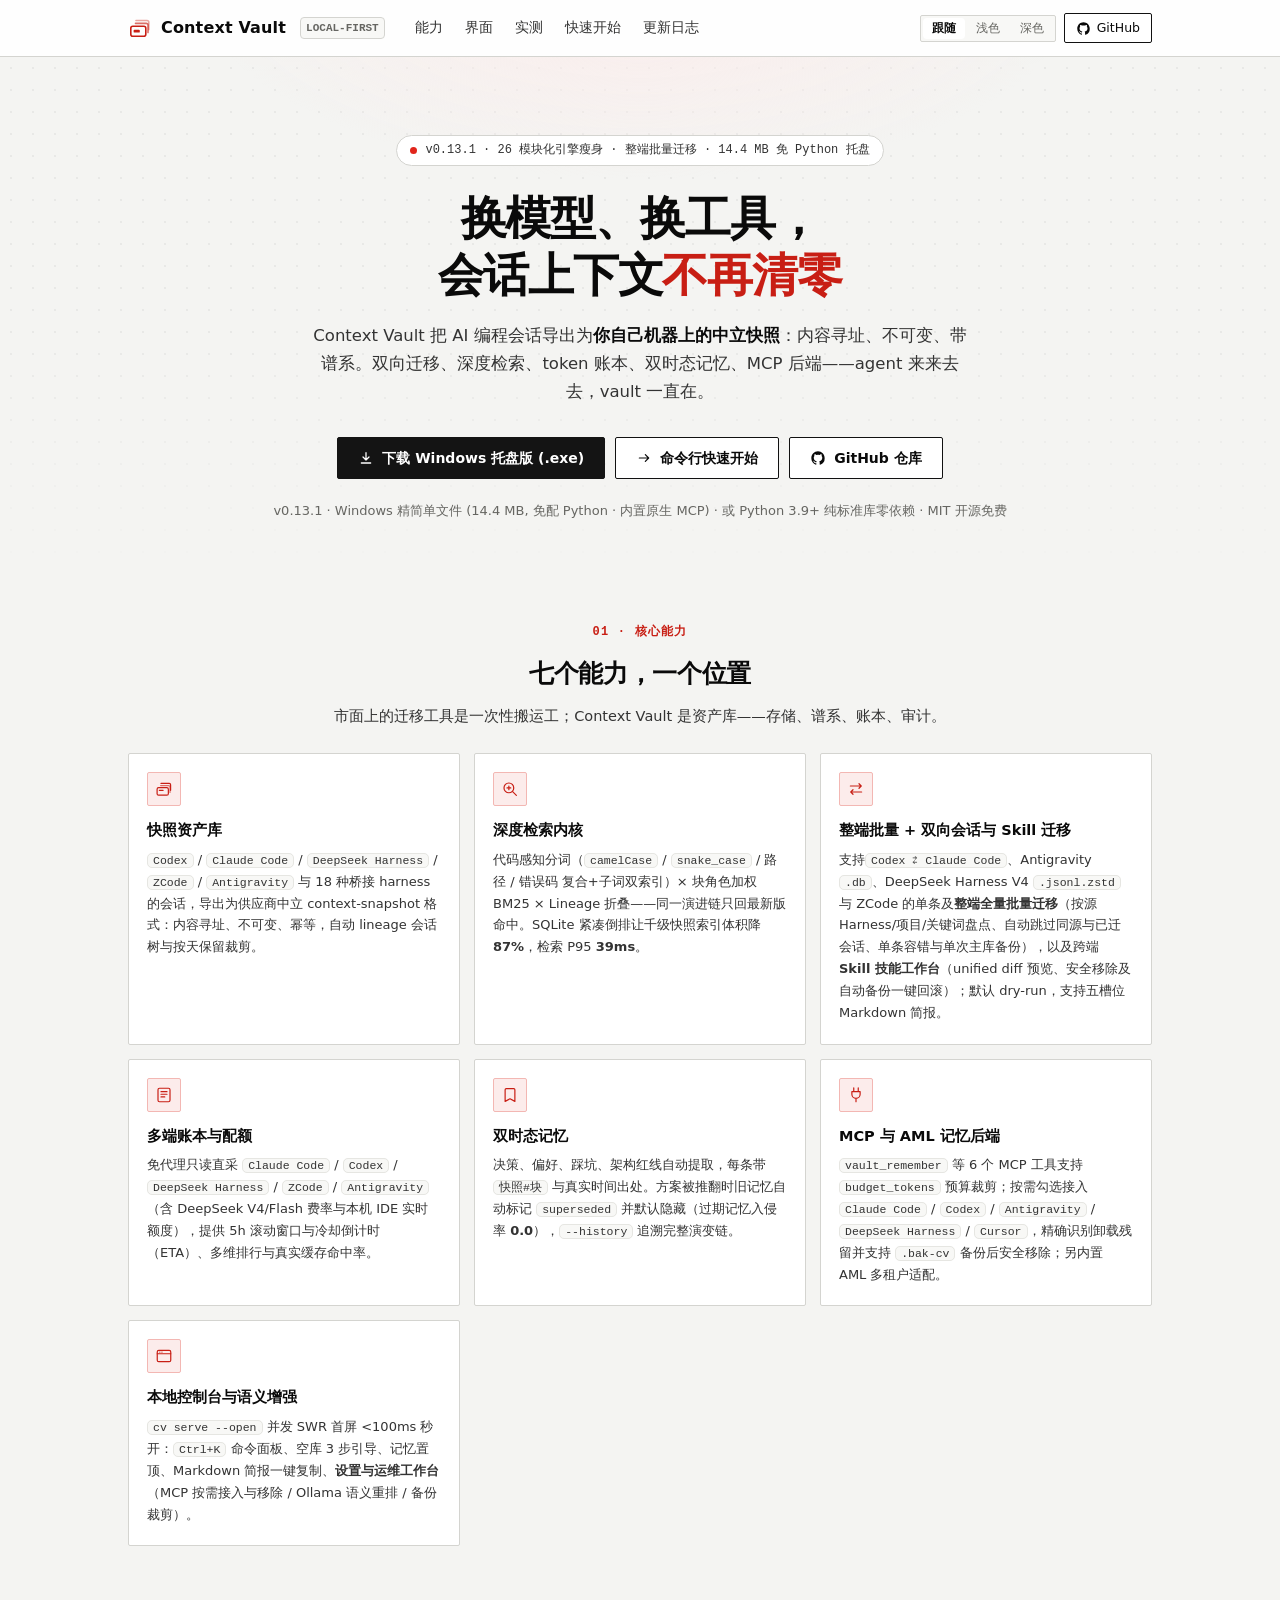
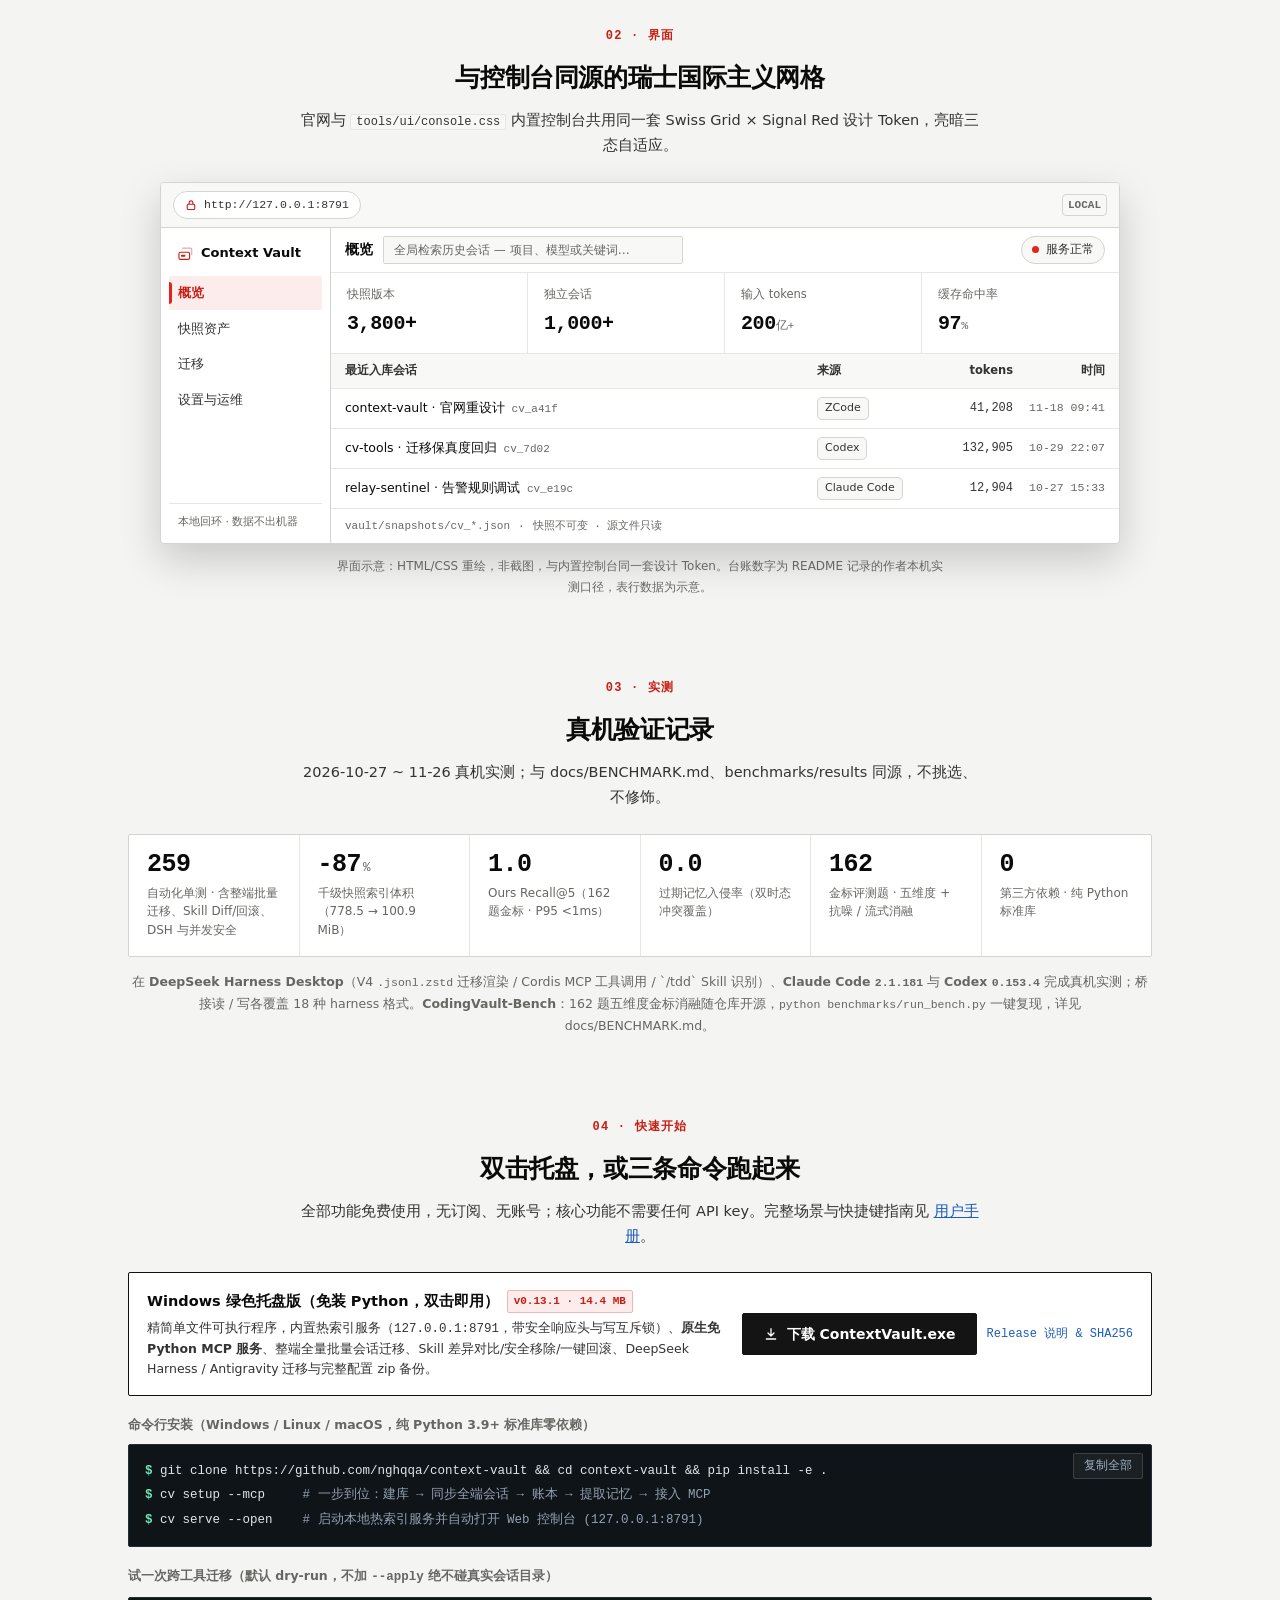
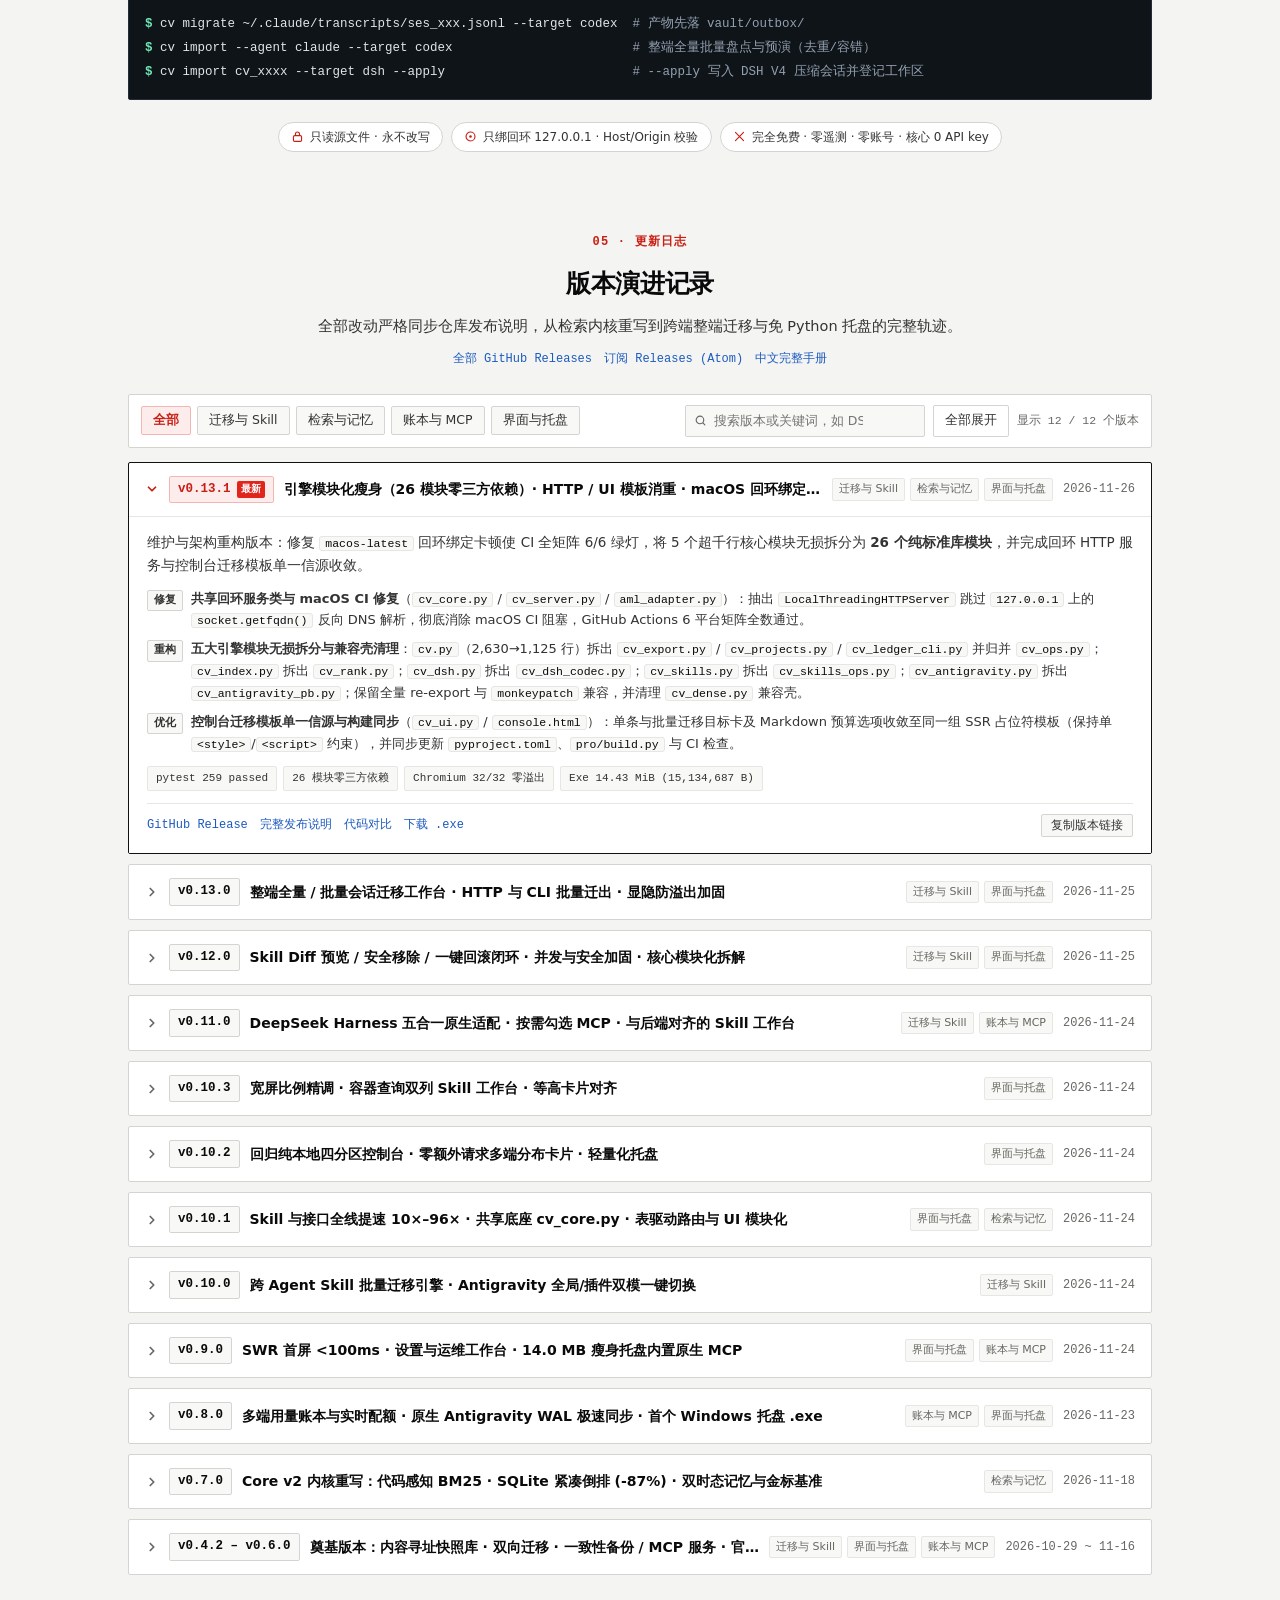
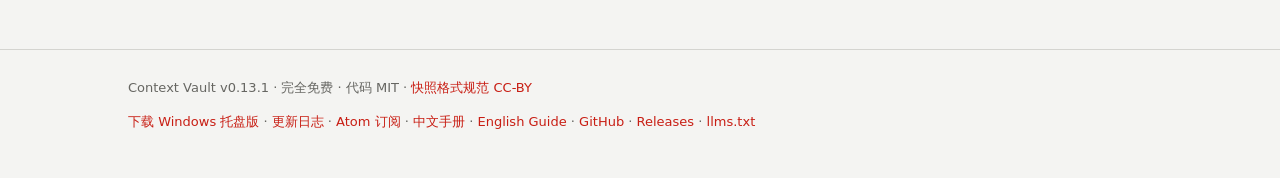
==== docs/site/index.html @ df3463b2 "release: v0.13.1 — modular engine refactor & loopback bind hardening" ====
<!DOCTYPE html>
<html lang="zh-CN">
<head>
<meta charset="utf-8">
<meta name="viewport" content="width=device-width,initial-scale=1">
<meta name="color-scheme" content="light dark">
<script>try{document.querySelector('meta[name="color-scheme"]').content=localStorage.getItem('cv-color-scheme')??'light dark'}catch(e){}</script>
<title>Context Vault — 本地优先的 AI 会话资产库</title>
<link rel="canonical" href="https://vault.nghqqa.cn/">
<meta name="description" content="把 Codex / Claude Code / DeepSeek Harness / ZCode / Antigravity 等会话与 Skill 导出为供应商中立快照：双向迁移、深度检索、token 账本、双时态记忆、按需 MCP 后端。纯标准库零依赖，数据不出机器。">
<link rel="icon" href="data:image/svg+xml,%3Csvg xmlns='http://www.w3.org/2000/svg' viewBox='0 0 20 20'%3E%3Crect x='2' y='2' width='16' height='16' fill='%23e1251b'/%3E%3Cpath d='M10 5v10M5 10h10' stroke='%23ffffff' stroke-width='2.6'/%3E%3C/svg%3E">
<style>
/* ============ Design Tokens — 与 tools/ui/console.css 同源 (Swiss International Style) ============ */
:root{
  color-scheme:light dark;
  --bg-canvas:light-dark(#f4f4f2,#18191b);
  --bg-surface:light-dark(#ffffff,#202225);
  --bg-subtle:light-dark(#f8f8f6,#272a2e);
  --bg-inset:light-dark(#ecece8,#2f3338);
  --line:light-dark(#d4d4d0,#383c42);
  --line-soft:light-dark(#e6e6e2,#2c3035);
  --line-strong:light-dark(#111111,#d4d6d8);
  --ink:light-dark(#0a0a0a,#ededeb);
  --ink-2:light-dark(#333333,#b8bcc2);
  --ink-3:light-dark(#666662,#8a8f96);
  --acc:#e1251b;
  --acc-strong:light-dark(#c81e14,#ff645a);
  --acc-soft:light-dark(#fceceb,rgba(255,100,90,.15));
  --acc-line:light-dark(#f3b7b3,rgba(255,100,90,.36));
  --acc-ink:#ffffff;
  --cta:light-dark(#141414,#ededeb);
  --cta-hover:light-dark(#2c2c2c,#d6d6d2);
  --cta-ink:light-dark(#ffffff,#111111);
  --link:light-dark(#1d5bbf,#6ea8fe);
  --warn:light-dark(#9a5200,#f5b027);
  --warn-bg:light-dark(#fef5e7,rgba(245,176,39,.13));
  --warn-line:light-dark(#edd09a,rgba(245,176,39,.34));
  --err:light-dark(#990f0f,#ff7070);
  --sans:"Helvetica Neue","Inter","Segoe UI Variable Text","Segoe UI","Microsoft YaHei UI",system-ui,sans-serif;
  --mono:"JetBrains Mono","Cascadia Code",Consolas,"SF Mono",ui-monospace,monospace;
  --rad-s:2px;--rad-m:2px;--rad-l:4px;
  --shadow-1:none;
  --shadow-2:0 16px 40px light-dark(rgba(0,0,0,.18),rgba(0,0,0,.5));
}
:root:has(> head > meta[name="color-scheme"][content="dark"]){color-scheme:dark}
:root:has(> head > meta[name="color-scheme"][content="light"]){color-scheme:light}

/* ============ 基础 ============ */
*{box-sizing:border-box;margin:0;padding:0}
html{scroll-behavior:smooth;scroll-padding-top:76px}
body{background:var(--bg-canvas);color:var(--ink);font:15px/1.72 var(--sans);
  -webkit-font-smoothing:antialiased;font-feature-settings:"tnum"}
::selection{background:var(--acc-soft)}
a{color:inherit;text-decoration:none}
svg{flex:none;display:block}
:focus-visible{outline:2px solid var(--acc-strong);outline-offset:2px;border-radius:4px}
.wrap{max-width:1080px;margin:0 auto;padding:0 clamp(16px,4vw,28px)}
@keyframes rise{from{opacity:0;transform:translateY(10px)}}
@keyframes pulse{0%{box-shadow:0 0 0 0 rgba(225,37,27,.35)}70%{box-shadow:0 0 0 6px rgba(225,37,27,0)}100%{box-shadow:0 0 0 0 rgba(225,37,27,0)}}

/* ============ 顶栏 ============ */
.top{position:sticky;top:0;z-index:60;
  background:light-dark(rgba(255,255,255,.88),rgba(20,25,31,.88));
  -webkit-backdrop-filter:blur(10px);backdrop-filter:blur(10px);
  border-bottom:1px solid var(--line)}
.top-in{display:flex;align-items:center;gap:14px;height:56px}
.brand{display:flex;align-items:center;gap:9px;font-weight:650;font-size:16px;letter-spacing:.01em;white-space:nowrap}
.brand .logo-mark{color:var(--acc-strong)}
.brand-tag{font-family:var(--mono);font-size:11px;font-weight:600;color:var(--ink-3);
  background:var(--bg-subtle);border:1px solid var(--line);border-radius:4px;padding:1px 5px}
.top nav{display:flex;gap:2px;margin-left:6px}
.top nav a{color:var(--ink-2);font-size:13.5px;padding:6px 10px;border-radius:var(--rad-s);white-space:nowrap}
.top nav a:hover{background:var(--bg-subtle);color:var(--ink)}
.top-acts{margin-left:auto;display:flex;align-items:center;gap:8px}
.theme-sw{display:grid;grid-template-columns:repeat(3,1fr);gap:2px;background:var(--bg-subtle);
  border:1px solid var(--line);border-radius:var(--rad-s);padding:2px}
.theme-sw button{background:none;border:none;color:var(--ink-3);font-size:11.5px;padding:3px 9px;
  border-radius:4px;cursor:pointer;font-family:inherit;white-space:nowrap}
.theme-sw button:hover{color:var(--ink)}
.theme-sw button[aria-pressed="true"]{background:var(--bg-surface);color:var(--ink);font-weight:600;box-shadow:var(--shadow-1)}
.gh{display:inline-flex;align-items:center;gap:6px;height:30px;padding:0 11px;
  border:1px solid var(--line-strong);border-radius:var(--rad-s);background:var(--bg-surface);
  color:var(--ink);font-size:12.5px;font-weight:500;white-space:nowrap}
.gh:hover{border-color:var(--ink-3);background:var(--bg-subtle)}
.gh svg{width:15px;height:15px}

/* ============ Hero ============ */
.hero{position:relative;padding:78px 0 58px;text-align:center;overflow:hidden}
.hero::before{content:"";position:absolute;inset:0;pointer-events:none;
  background:
    radial-gradient(620px 280px at 50% -80px,var(--acc-soft),transparent 72%),
    radial-gradient(light-dark(rgba(21,25,29,.05),rgba(237,241,245,.05)) 1px,transparent 1px);
  background-size:auto,22px 22px;
  -webkit-mask-image:linear-gradient(#000 55%,transparent);mask-image:linear-gradient(#000 55%,transparent)}
.hero>*{position:relative}
.badge{display:inline-flex;align-items:center;gap:8px;border:1px solid var(--line);background:var(--bg-surface);
  border-radius:999px;padding:4px 13px;font-family:var(--mono);font-size:12px;color:var(--ink-2);box-shadow:var(--shadow-1)}
.badge .dot{width:7px;height:7px;border-radius:50%;background:var(--acc)}
@media(prefers-reduced-motion:no-preference){.badge .dot{animation:pulse 2.4s ease-out infinite}}
.hero h1{font-size:clamp(30px,5.2vw,46px);line-height:1.24;letter-spacing:-.025em;font-weight:700;
  max-width:760px;margin:24px auto 0}
.hero h1 em{font-style:normal;color:var(--acc-strong)}
.hero .lede{color:var(--ink-2);font-size:16.5px;max-width:660px;margin:18px auto 0}
.hero .lede b{color:var(--ink);font-weight:600}
.cta{display:flex;gap:10px;justify-content:center;align-items:center;flex-wrap:wrap;margin-top:30px}
.btn{display:inline-flex;align-items:center;justify-content:center;gap:8px;height:42px;padding:0 20px;
  border:1px solid var(--line-strong);border-radius:var(--rad-s);background:var(--bg-surface);color:var(--ink);
  font-size:14px;font-weight:600;cursor:pointer;white-space:nowrap;
  transition:background .12s ease,border-color .12s ease}
.btn:hover{border-color:var(--ink-3);background:var(--bg-subtle)}
.btn:active{transform:translateY(1px)}
.btn.primary{background:var(--cta);border-color:var(--cta);color:var(--cta-ink)}
.btn.primary:hover{background:var(--cta-hover);border-color:var(--cta-hover)}
.btn svg{width:16px;height:16px}
.hero .meta{margin-top:20px;color:var(--ink-3);font-size:13px;line-height:1.8}
@media(prefers-reduced-motion:no-preference){
  .hero .badge,.hero h1,.hero .lede,.hero .cta,.hero .meta{animation:rise .5s cubic-bezier(.2,.7,.3,1) backwards}
  .hero h1{animation-delay:.05s}.hero .lede{animation-delay:.1s}
  .hero .cta{animation-delay:.15s}.hero .meta{animation-delay:.2s}
}

/* ============ 分区标题 ============ */
section{padding:38px 0}
.sec-head{max-width:680px;margin:0 auto 24px;text-align:center}
.kicker{font-family:var(--mono);font-size:12px;font-weight:600;letter-spacing:.1em;color:var(--acc-strong)}
h2{font-size:clamp(20px,3vw,25px);font-weight:700;letter-spacing:-.015em;margin-top:8px}
.sub{color:var(--ink-2);font-size:14.5px;margin-top:9px}

/* ============ 能力卡片 ============ */
.cards{display:grid;grid-template-columns:repeat(3,minmax(0,1fr));gap:14px}
.card{background:var(--bg-surface);border:1px solid var(--line);border-radius:var(--rad-m);
  box-shadow:var(--shadow-1);padding:18px 18px 20px;min-width:0}
.card .ic{width:34px;height:34px;border-radius:var(--rad-s);background:var(--acc-soft);
  border:1px solid var(--acc-line);color:var(--acc-strong);
  display:flex;align-items:center;justify-content:center;margin-bottom:12px}
.card h3{font-size:14.5px;font-weight:650;margin-bottom:6px}
.card p{color:var(--ink-2);font-size:13px;line-height:1.68}
.card p code{font-family:var(--mono);font-size:11.5px;color:var(--ink-2);background:var(--bg-subtle);
  border:1px solid var(--line-soft);border-radius:5px;padding:0 5px;overflow-wrap:anywhere}
@media(prefers-reduced-motion:no-preference){
  .card{transition:border-color .15s ease,transform .15s ease}
  .card:hover{border-color:var(--line-strong);transform:translateY(-2px)}
}
@media(prefers-reduced-motion:reduce){.card:hover{border-color:var(--line-strong)}}

/* ============ 控制台预览（纯 HTML/CSS 示意） ============ */
.mock-fig{margin:0}
.mock{border:1px solid var(--line);border-radius:var(--rad-l);background:var(--bg-surface);
  box-shadow:var(--shadow-2);overflow:hidden;max-width:960px;margin:0 auto;text-align:left;font-size:13.5px}
.mock-bar{display:flex;align-items:center;gap:8px;padding:8px 12px;border-bottom:1px solid var(--line);background:var(--bg-subtle)}
.mock-url{display:inline-flex;align-items:center;gap:7px;font-family:var(--mono);font-size:11.5px;color:var(--ink-2);
  background:var(--bg-surface);border:1px solid var(--line);border-radius:999px;padding:3px 11px;
  min-width:0;overflow:hidden;white-space:nowrap}
.mock-url svg{width:12px;height:12px;color:var(--acc-strong)}
.mock-bar .brand-tag{margin-left:auto}
.mock-shell{display:grid;grid-template-columns:170px minmax(0,1fr)}
.mock-side{border-right:1px solid var(--line);display:flex;flex-direction:column;gap:2px;padding:10px 8px;min-width:0}
.ms-brand{display:flex;align-items:center;gap:7px;font-weight:650;font-size:13px;padding:4px 8px 10px;white-space:nowrap;overflow:hidden}
.ms-brand .logo-mark{color:var(--acc-strong)}
.ms-nav{display:flex;flex-direction:column;gap:2px}
.ms-nav span{position:relative;display:flex;align-items:center;gap:8px;font-size:12.5px;color:var(--ink-2);
  padding:6px 9px;border-radius:var(--rad-s);white-space:nowrap;overflow:hidden}
.ms-nav span.on{background:var(--acc-soft);color:var(--acc-strong);font-weight:600}
.ms-nav span.on::before{content:"";position:absolute;left:0;top:6px;bottom:6px;width:3px;
  border-radius:0 3px 3px 0;background:var(--acc)}
.ms-foot{margin-top:auto;padding:9px 9px 2px;font-size:11px;color:var(--ink-3);border-top:1px solid var(--line-soft)}
.mock-main{min-width:0;display:flex;flex-direction:column}
.mm-top{display:flex;align-items:center;gap:10px;padding:8px 14px;border-bottom:1px solid var(--line-soft)}
.mm-top b{font-size:13.5px;font-weight:650;white-space:nowrap}
.mm-search{flex:1;max-width:300px;display:flex;align-items:center;gap:7px;height:28px;min-width:0;
  border:1px solid var(--line);background:var(--bg-subtle);border-radius:var(--rad-s);
  padding:0 10px;color:var(--ink-3);font-size:12px;overflow:hidden;white-space:nowrap}
.mm-search svg{width:12px;height:12px}
.mm-status{margin-left:auto;display:inline-flex;align-items:center;gap:7px;font-size:11.5px;color:var(--ink-2);
  border:1px solid var(--line);border-radius:999px;padding:3px 10px;background:var(--bg-subtle);white-space:nowrap}
.mm-status .dot{width:7px;height:7px;border-radius:50%;background:var(--acc)}
.mock .kpi-band{display:grid;grid-template-columns:repeat(4,minmax(0,1fr));border-bottom:1px solid var(--line-soft)}
.mock .kpi{padding:12px 16px;border-right:1px solid var(--line-soft);min-width:0}
.mock .kpi:last-child{border-right:none}
.mock .kpi .k{font-size:11.5px;color:var(--ink-3)}
.mock .kpi .v{font-family:var(--mono);font-size:20px;font-weight:650;letter-spacing:-.02em;
  font-variant-numeric:tabular-nums;color:var(--ink);white-space:nowrap;margin-top:2px}
.mock .kpi .v small{font-size:11.5px;font-weight:500;color:var(--ink-3)}
.mm-tbl{font-size:12.5px}
.mm-tbl .th,.mm-row{display:grid;grid-template-columns:minmax(0,1fr) 96px 92px 84px;gap:8px;align-items:center;min-width:0}
.mm-tbl .th{padding:7px 14px;font-size:11.5px;font-weight:600;color:var(--ink-2);
  background:var(--bg-subtle);border-bottom:1px solid var(--line-soft)}
.mm-row{padding:8px 14px;border-bottom:1px solid var(--line-soft)}
.mm-row:last-child{border-bottom:none}
.mm-row .t{color:var(--ink);overflow:hidden;text-overflow:ellipsis;white-space:nowrap;min-width:0}
.mm-row .t i{font-style:normal;font-family:var(--mono);font-size:11px;color:var(--ink-3);margin-left:7px}
.chip{display:inline-flex;align-items:center;font-size:11px;padding:1px 7px;border-radius:5px;justify-self:start;
  background:var(--bg-subtle);color:var(--ink-2);border:1px solid var(--line);white-space:nowrap}
.mm-row .num{font-family:var(--mono);font-size:12px;color:var(--ink-2);text-align:right;font-variant-numeric:tabular-nums}
.mm-row .tm{font-family:var(--mono);font-size:11.5px;color:var(--ink-3);text-align:right;white-space:nowrap}
.mock-foot{display:flex;gap:8px;align-items:center;flex-wrap:wrap;padding:8px 14px;
  border-top:1px solid var(--line-soft);font-family:var(--mono);font-size:11px;color:var(--ink-3)}
.mock-fig figcaption{font-size:12px;color:var(--ink-3);text-align:center;line-height:1.75;
  max-width:640px;margin:12px auto 0;padding:0 16px}

/* ============ 实测数字 ============ */
.stats{display:grid;grid-template-columns:repeat(6,minmax(0,1fr));gap:1px;background:var(--line-soft);
  border:1px solid var(--line);border-radius:var(--rad-m);box-shadow:var(--shadow-1);overflow:hidden}
.stat{background:var(--bg-surface);padding:16px 18px;min-width:0;display:flex;flex-direction:column;gap:4px}
.stat .v{font-family:var(--mono);font-size:25px;font-weight:650;letter-spacing:-.02em;line-height:1.15;
  font-variant-numeric:tabular-nums;white-space:nowrap;color:var(--ink)}
.stat .v small{font-size:12.5px;font-weight:500;color:var(--ink-3);margin-left:2px}
.stat .k{font-size:12px;color:var(--ink-3);line-height:1.55}
.note{font-size:12.5px;color:var(--ink-3);text-align:center;line-height:1.75;margin-top:14px}
.note code{font-family:var(--mono);font-size:11.5px}

/* ============ 快速开始 ============ */
.dl-card{display:flex;align-items:center;justify-content:space-between;gap:16px;flex-wrap:wrap;
  background:var(--bg-surface);border:1px solid var(--line-strong);border-radius:var(--rad-m);
  padding:16px 18px;margin-bottom:18px}
.dl-info{min-width:0;flex:1 1 320px}
.dl-head{display:flex;align-items:center;gap:8px;flex-wrap:wrap;font-size:14.5px;font-weight:650;color:var(--ink)}
.dl-tag{font-family:var(--mono);font-size:11px;font-weight:600;color:var(--acc-strong);
  background:var(--acc-soft);border:1px solid var(--acc-line);border-radius:2px;padding:1px 6px}
.dl-desc{font-size:12.5px;color:var(--ink-2);margin-top:4px;line-height:1.6}
.dl-acts{display:flex;align-items:center;gap:10px;flex-wrap:wrap}
.dl-sub{font-family:var(--mono);font-size:12px;color:var(--link)}
.dl-sub:hover{text-decoration:underline;text-underline-offset:3px}
.term{position:relative;background:#0f1419;border:1px solid #242e3a;border-radius:var(--rad-m);
  box-shadow:var(--shadow-1);overflow:hidden}
.term pre{margin:0;padding:14px 16px;font:12.5px/1.95 var(--mono);color:#dfe5ea;overflow-x:auto;white-space:pre}
.term .pr{color:#6ee7b7;font-weight:700}
.term .cm{color:#93a0b0}
.copy{position:absolute;top:8px;right:8px;height:26px;padding:0 10px;display:inline-flex;align-items:center;
  font-size:11.5px;font-family:var(--mono);color:#9fb0c0;background:rgba(223,229,234,.06);
  border:1px solid rgba(223,229,234,.16);border-radius:var(--rad-s);cursor:pointer}
.copy:hover{color:#dfe5ea;border-color:rgba(223,229,234,.34)}
.copy.ok{color:#6ee7b7;border-color:rgba(110,231,183,.4)}
.copy.bad{color:#f87171;border-color:rgba(248,113,113,.4)}
.term-label{font-size:12.5px;font-weight:600;color:var(--ink-3);margin:18px 0 8px}
.privacy-row{display:flex;gap:8px;flex-wrap:wrap;justify-content:center;margin-top:22px}
.pv{display:inline-flex;align-items:center;gap:6px;font-size:12px;color:var(--ink-2);
  border:1px solid var(--line);background:var(--bg-surface);border-radius:999px;padding:4px 12px}
.pv svg{width:13px;height:13px;color:var(--acc-strong)}

/* ============ 页脚 ============ */
footer{border-top:1px solid var(--line);margin-top:36px;padding:26px 0 46px}
.foot-in{display:flex;justify-content:space-between;gap:10px 24px;flex-wrap:wrap;color:var(--ink-3);font-size:13px;line-height:1.9}
footer a{color:var(--acc-strong)}
footer a:hover{text-decoration:underline;text-underline-offset:3px}

/* ============ 响应式 ============ */
@media(max-width:960px){.top nav{display:none}}
@media(max-width:920px){
  .cards{grid-template-columns:repeat(2,minmax(0,1fr))}
  .stats{grid-template-columns:repeat(3,minmax(0,1fr))}
}
@media(max-width:700px){
  .mock-shell{grid-template-columns:minmax(0,1fr)}
  .mock-side{display:none}
  .mock .kpi-band{grid-template-columns:repeat(2,minmax(0,1fr))}
  .mock .kpi:nth-child(2){border-right:none}
  .mock .kpi:nth-child(-n+2){border-bottom:1px solid var(--line-soft)}
  .mm-search{display:none}
}
@media(max-width:640px){
  .hero{padding:56px 0 44px}
  section{padding:30px 0}
  .cards{grid-template-columns:minmax(0,1fr)}
}
@media(max-width:560px){
  .stats{grid-template-columns:repeat(2,minmax(0,1fr))}
  .stat .v{font-size:22px}
  .mm-tbl .th,.mm-row{grid-template-columns:minmax(0,1fr) 74px}
  .mm-tbl .th :nth-child(2),.mm-tbl .th :nth-child(4),
  .mm-row :nth-child(2),.mm-row :nth-child(4){display:none}
}
@media(max-width:430px){
  .top-in{gap:8px}
  .brand{font-size:15px}
  .brand-tag{display:none}
  .theme-sw button{padding:3px 6px;font-size:11px}
  .gh span{display:none}
  .gh{padding:0 8px}
  .cta .btn{height:40px;padding:0 16px;font-size:13.5px}
}
@media(prefers-reduced-motion:reduce){html{scroll-behavior:auto}}
[hidden]{display:none!important}
.badge{transition:border-color .15s ease,color .15s ease}
.badge:hover{border-color:var(--line-strong);color:var(--ink)}

/* ============ 更新日志 (Changelog) ============ */
.cl-head-links{display:flex;gap:12px;justify-content:center;flex-wrap:wrap;margin-top:10px;font-family:var(--mono);font-size:12px}
.cl-head-links a{color:var(--link)}
.cl-head-links a:hover{text-decoration:underline;text-underline-offset:3px}
.cl-bar{display:flex;align-items:center;justify-content:space-between;gap:10px;flex-wrap:wrap;
  background:var(--bg-surface);border:1px solid var(--line);border-radius:var(--rad-m);
  padding:10px 12px;margin-bottom:14px}
.cl-cats{display:flex;gap:6px;flex-wrap:wrap}
.cl-cat{background:var(--bg-subtle);border:1px solid var(--line);border-radius:var(--rad-s);
  color:var(--ink-2);font-family:var(--sans);font-size:12.5px;font-weight:500;padding:5px 11px;cursor:pointer;white-space:nowrap}
.cl-cat:hover{border-color:var(--line-strong);color:var(--ink)}
.cl-cat[aria-pressed="true"]{background:var(--acc-soft);border-color:var(--acc-line);color:var(--acc-strong);font-weight:600}
.cl-tools{display:flex;align-items:center;gap:8px;flex-wrap:wrap;margin-left:auto}
.cl-search{position:relative;display:flex;align-items:center}
.cl-search svg{position:absolute;left:9px;width:13px;height:13px;color:var(--ink-3);pointer-events:none}
.cl-search input{height:32px;width:240px;max-width:100%;padding:0 48px 0 28px;border:1px solid var(--line);
  border-radius:var(--rad-s);background:var(--bg-subtle);color:var(--ink);font-family:var(--sans);font-size:12.5px}
.cl-search input:focus{outline:2px solid var(--acc-strong);outline-offset:-1px;background:var(--bg-surface)}
.cl-q-clr{position:absolute;right:5px;border:none;background:transparent;color:var(--ink-3);
  font-size:11px;padding:2px 6px;cursor:pointer;font-family:var(--sans);border-radius:2px}
.cl-q-clr:hover{color:var(--ink);background:var(--bg-inset)}
.cl-act{height:32px;padding:0 11px;border:1px solid var(--line);border-radius:var(--rad-s);
  background:var(--bg-surface);color:var(--ink-2);font-family:var(--sans);font-size:12.5px;font-weight:500;
  cursor:pointer;white-space:nowrap}
.cl-act:hover{border-color:var(--line-strong);color:var(--ink);background:var(--bg-subtle)}
[command="--toggle-all"][aria-expanded="true"] .expand,
[command="--toggle-all"][aria-expanded="false"] .collapse{display:none}
.cl-count{font-family:var(--mono);font-size:11.5px;color:var(--ink-3);white-space:nowrap}
.cl-list{display:flex;flex-direction:column;gap:10px}
.cl-item{background:var(--bg-surface);border:1px solid var(--line);border-radius:var(--rad-m);
  overflow:hidden;scroll-margin-top:76px}
.cl-item[open]{border-color:var(--line-strong)}
.cl-item > summary{list-style:none;display:flex;align-items:center;gap:10px;padding:13px 16px;
  cursor:pointer;user-select:none;font-size:14px;min-width:0}
.cl-item > summary::-webkit-details-marker{display:none}
.cl-item > summary:hover{background:var(--bg-subtle)}
.cl-item > summary::before{content:"";inline-size:1em;block-size:1em;flex-shrink:0;background-color:currentColor;color:var(--ink-3);
  -webkit-mask:url("data:image/svg+xml,%3Csvg xmlns='http://www.w3.org/2000/svg' viewBox='0 0 16 16'%3E%3Cpath fill='none' stroke='%23000' stroke-width='2' stroke-linecap='round' stroke-linejoin='round' d='M4 6l4 4 4-4'/%3E%3C/svg%3E") no-repeat center / contain;
  mask:url("data:image/svg+xml,%3Csvg xmlns='http://www.w3.org/2000/svg' viewBox='0 0 16 16'%3E%3Cpath fill='none' stroke='%23000' stroke-width='2' stroke-linecap='round' stroke-linejoin='round' d='M4 6l4 4 4-4'/%3E%3C/svg%3E") no-repeat center / contain;
  rotate:-90deg}
details.cl-item[open] > summary::before{rotate:0deg;color:var(--acc-strong)}
@media(prefers-reduced-motion:no-preference){
  .cl-item > summary::before{transition:rotate .2s}
  details.cl-item::details-content{transition:block-size,content-visibility,display;transition-duration:.25s;transition-timing-function:ease-in-out;transition-behavior:allow-discrete}
}
details.cl-item::details-content{interpolate-size:allow-keywords;overflow:clip;contain:layout}
details.cl-item:not([open])::details-content{block-size:0}
.cl-ver{display:inline-flex;align-items:center;gap:6px;flex:none;font-family:var(--mono);font-size:12.5px;
  font-weight:700;padding:2px 8px;border-radius:var(--rad-s);border:1px solid var(--line);
  background:var(--bg-subtle);color:var(--ink);white-space:nowrap}
.cl-ver.latest{border-color:var(--acc-line);background:var(--acc-soft);color:var(--acc-strong)}
.cl-ver b{font-size:10px;font-weight:700;padding:0 4px;border-radius:2px;background:var(--acc);color:var(--acc-ink)}
.cl-title{font-weight:650;color:var(--ink);min-width:0;flex:1;overflow:hidden;text-overflow:ellipsis;white-space:nowrap}
.cl-tags{display:flex;gap:5px;flex:none}
.cl-tag{font-size:11px;color:var(--ink-3);background:var(--bg-subtle);border:1px solid var(--line-soft);
  border-radius:var(--rad-s);padding:1px 6px;white-space:nowrap}
.cl-item > summary time{flex:none;font-family:var(--mono);font-size:12px;color:var(--ink-3);white-space:nowrap}
.cl-body{padding:14px 18px 16px;border-top:1px solid var(--line-soft);background:var(--bg-surface)}
.cl-lead{font-size:13.5px;color:var(--ink-2);line-height:1.72;margin-bottom:10px}
.cl-lead code,.cl-pts code{font-family:var(--mono);font-size:11.5px;color:var(--ink);background:var(--bg-subtle);
  border:1px solid var(--line-soft);border-radius:3px;padding:0 5px;overflow-wrap:anywhere}
.cl-pts{list-style:none;display:flex;flex-direction:column;gap:7px;font-size:13px;color:var(--ink-2);line-height:1.68}
.cl-pts li{display:flex;align-items:baseline;gap:8px;min-width:0}
.cl-pts li > span:last-child{min-width:0;flex:1}
.cl-kind{flex:none;font-family:var(--mono);font-size:10.5px;font-weight:600;padding:1px 6px;border-radius:2px;
  border:1px solid var(--line);background:var(--bg-subtle);color:var(--ink-2);white-space:nowrap}
.cl-kind.k-add{border-color:var(--acc-line);background:var(--acc-soft);color:var(--acc-strong)}
.cl-kind.k-sec{border-color:var(--warn-line);background:var(--warn-bg);color:var(--warn)}
.cl-metrics{display:flex;flex-wrap:wrap;gap:6px;margin-top:12px}
.cl-m{font-family:var(--mono);font-size:11px;color:var(--ink-2);background:var(--bg-subtle);
  border:1px solid var(--line-soft);border-radius:var(--rad-s);padding:2px 8px}
.cl-links{display:flex;align-items:center;gap:12px;flex-wrap:wrap;margin-top:12px;padding-top:10px;
  border-top:1px solid var(--line-soft);font-family:var(--mono);font-size:12px}
.cl-links a{color:var(--link)}
.cl-links a:hover{text-decoration:underline;text-underline-offset:3px}
.cl-copy-link{margin-left:auto;border:1px solid var(--line);background:var(--bg-subtle);color:var(--ink-2);
  font-family:var(--mono);font-size:11.5px;padding:3px 9px;border-radius:var(--rad-s);cursor:pointer}
.cl-copy-link:hover{border-color:var(--line-strong);color:var(--ink)}
.cl-copy-link.ok{border-color:var(--acc-line);background:var(--acc-soft);color:var(--acc-strong)}
.cl-empty{background:var(--bg-surface);border:1px dashed var(--line);border-radius:var(--rad-m);
  padding:28px 16px;text-align:center;color:var(--ink-3);font-size:13.5px}
.cl-empty p{margin-bottom:10px}
@media(max-width:760px){
  .cl-tools{width:100%;margin-left:0}
  .cl-search{flex:1 1 200px}
  .cl-search input{width:100%}
}
@media(max-width:640px){
  .cl-tags{display:none}
  .cl-item > summary{padding:11px 12px;gap:8px}
  .cl-body{padding:12px 14px}
}
@media(max-width:430px){
  .cl-item > summary{flex-wrap:wrap;row-gap:4px}
  .cl-title{flex:1 1 100%;order:3;white-space:normal}
  .cl-item > summary time{margin-left:auto}
  .cl-copy-link{margin-left:0}
}
</style>
</head>
<body>

<header class="top">
  <div class="wrap top-in">
    <a class="brand" href="#top" aria-label="Context Vault 首页">
      <svg class="logo-mark" width="24" height="24" viewBox="0 0 24 24" fill="none" aria-hidden="true">
        <path d="M8 4.5h11a1.8 1.8 0 0 1 1.8 1.8v7.4" stroke="currentColor" stroke-width="1.6" opacity=".4" stroke-linecap="round"/>
        <path d="M7.5 7.4h10.7a1.8 1.8 0 0 1 1.8 1.8v7.4" stroke="currentColor" stroke-width="1.6" opacity=".65" stroke-linecap="round"/>
        <rect x="2.8" y="10.2" width="15" height="10" rx="2" stroke="currentColor" stroke-width="1.6"/>
        <rect x="5.6" y="13.8" width="6.2" height="2.8" rx=".9" fill="currentColor"/>
      </svg>
      Context Vault
    </a>
    <span class="brand-tag">LOCAL-FIRST</span>
    <nav aria-label="页面导航">
      <a href="#features">能力</a>
      <a href="#console">界面</a>
      <a href="#metrics">实测</a>
      <a href="#quickstart">快速开始</a>
      <a href="#changelog">更新日志</a>
    </nav>
    <div class="top-acts">
      <div class="theme-sw" role="group" aria-label="界面主题">
        <button type="button" data-theme="light dark" aria-pressed="true">跟随</button>
        <button type="button" data-theme="light" aria-pressed="false">浅色</button>
        <button type="button" data-theme="dark" aria-pressed="false">深色</button>
      </div>
      <a class="gh" href="https://github.com/nghqqa/context-vault" aria-label="GitHub 仓库">
        <svg viewBox="0 0 24 24" fill="currentColor" aria-hidden="true"><path d="M12 2C6.48 2 2 6.58 2 12.25c0 4.53 2.87 8.37 6.84 9.73.5.1.68-.22.68-.48 0-.24-.01-.87-.01-1.7-2.78.62-3.37-1.37-3.37-1.37-.45-1.18-1.11-1.5-1.11-1.5-.91-.64.07-.63.07-.63 1 .07 1.53 1.06 1.53 1.06.9 1.57 2.36 1.12 2.94.86.09-.67.35-1.12.63-1.38-2.22-.26-4.56-1.14-4.56-5.07 0-1.12.39-2.03 1.03-2.75-.1-.26-.45-1.3.1-2.7 0 0 .84-.28 2.75 1.05a9.36 9.36 0 0 1 5 0c1.91-1.33 2.75-1.05 2.75-1.05.55 1.4.2 2.44.1 2.7.64.72 1.03 1.63 1.03 2.75 0 3.94-2.34 4.8-4.57 5.06.36.32.68.94.68 1.9 0 1.37-.01 2.47-.01 2.81 0 .27.18.59.69.48A10.06 10.06 0 0 0 22 12.25C22 6.58 17.52 2 12 2Z"/></svg>
        <span>GitHub</span>
      </a>
    </div>
  </div>
</header>

<main id="top">

  <!-- ============ Hero ============ -->
  <section class="hero" aria-label="简介">
    <div class="wrap">
      <a class="badge" href="#changelog"><span class="dot" aria-hidden="true"></span>v0.13.1 · 26 模块化引擎瘦身 · 整端批量迁移 · 14.4 MB 免 Python 托盘</a>
      <h1>换模型、换工具，<br>会话上下文<em>不再清零</em></h1>
      <p class="lede">Context Vault 把 AI 编程会话导出为<b>你自己机器上的中立快照</b>：内容寻址、不可变、带谱系。双向迁移、深度检索、token 账本、双时态记忆、MCP 后端——agent 来来去去，vault 一直在。</p>
      <div class="cta">
        <a class="btn primary" href="https://github.com/nghqqa/context-vault/releases/download/v0.13.1/ContextVault.exe">
          <svg viewBox="0 0 24 24" fill="none" stroke="currentColor" stroke-width="1.9" stroke-linecap="round" stroke-linejoin="round" aria-hidden="true"><path d="M12 4v11m0 0-4.5-4.5M12 15l4.5-4.5M5 19.5h14"/></svg>
          下载 Windows 托盘版 (.exe)
        </a>
        <a class="btn" href="#quickstart">
          <svg viewBox="0 0 24 24" fill="none" stroke="currentColor" stroke-width="1.8" stroke-linecap="round" stroke-linejoin="round" aria-hidden="true"><path d="M5 12h14m0 0-5-5m5 5-5 5"/></svg>
          命令行快速开始
        </a>
        <a class="btn" href="https://github.com/nghqqa/context-vault">
          <svg viewBox="0 0 24 24" fill="currentColor" aria-hidden="true"><path d="M12 2C6.48 2 2 6.58 2 12.25c0 4.53 2.87 8.37 6.84 9.73.5.1.68-.22.68-.48 0-.24-.01-.87-.01-1.7-2.78.62-3.37-1.37-3.37-1.37-.45-1.18-1.11-1.5-1.11-1.5-.91-.64.07-.63.07-.63 1 .07 1.53 1.06 1.53 1.06.9 1.57 2.36 1.12 2.94.86.09-.67.35-1.12.63-1.38-2.22-.26-4.56-1.14-4.56-5.07 0-1.12.39-2.03 1.03-2.75-.1-.26-.45-1.3.1-2.7 0 0 .84-.28 2.75 1.05a9.36 9.36 0 0 1 5 0c1.91-1.33 2.75-1.05 2.75-1.05.55 1.4.2 2.44.1 2.7.64.72 1.03 1.63 1.03 2.75 0 3.94-2.34 4.8-4.57 5.06.36.32.68.94.68 1.9 0 1.37-.01 2.47-.01 2.81 0 .27.18.59.69.48A10.06 10.06 0 0 0 22 12.25C22 6.58 17.52 2 12 2Z"/></svg>
          GitHub 仓库
        </a>
      </div>
      <p class="meta">v0.13.1 · Windows 精简单文件 (14.4 MB, 免配 Python · 内置原生 MCP) · 或 Python 3.9+ 纯标准库零依赖 · MIT 开源免费</p>
    </div>
  </section>

  <!-- ============ 核心能力 ============ -->
  <section id="features">
    <div class="wrap">
      <div class="sec-head">
        <span class="kicker">01 · 核心能力</span>
        <h2>七个能力，一个位置</h2>
        <p class="sub">市面上的迁移工具是一次性搬运工；Context Vault 是资产库——存储、谱系、账本、审计。</p>
      </div>
      <div class="cards">
        <article class="card">
          <div class="ic"><svg width="18" height="18" viewBox="0 0 24 24" fill="none" stroke="currentColor" stroke-width="1.6" stroke-linecap="round" aria-hidden="true"><path d="M8 4.5h11a1.8 1.8 0 0 1 1.8 1.8v7.4"/><path d="M7.5 7.4h10.7a1.8 1.8 0 0 1 1.8 1.8v7.4" opacity=".6"/><rect x="2.8" y="10.2" width="15" height="10" rx="2"/><path d="M5.8 13.8h5" stroke-linejoin="round"/></svg></div>
          <h3>快照资产库</h3>
          <p><code>Codex</code> / <code>Claude Code</code> / <code>DeepSeek Harness</code> / <code>ZCode</code> / <code>Antigravity</code> 与 18 种桥接 harness 的会话，导出为供应商中立 context-snapshot 格式：内容寻址、不可变、幂等，自动 lineage 会话树与按天保留裁剪。</p>
        </article>
        <article class="card">
          <div class="ic"><svg width="18" height="18" viewBox="0 0 24 24" fill="none" stroke="currentColor" stroke-width="1.6" stroke-linecap="round" aria-hidden="true"><circle cx="10.5" cy="10.5" r="6.5"/><path d="m15.5 15.5 5 5"/><path d="M8 10.5h5m-2.5-2.5v5"/></svg></div>
          <h3>深度检索内核</h3>
          <p>代码感知分词（<code>camelCase</code> / <code>snake_case</code> / 路径 / 错误码 复合+子词双索引）× 块角色加权 BM25 × Lineage 折叠——同一演进链只回最新版命中。SQLite 紧凑倒排让千级快照索引体积降 <strong>87%</strong>，检索 P95 <strong>39ms</strong>。</p>
        </article>
        <article class="card">
          <div class="ic"><svg width="18" height="18" viewBox="0 0 24 24" fill="none" stroke="currentColor" stroke-width="1.6" stroke-linecap="round" stroke-linejoin="round" aria-hidden="true"><path d="M4.5 8H19m0 0-3-3m3 3-3 3M19.5 16H5m0 0 3-3m-3 3 3 3"/></svg></div>
          <h3>整端批量 + 双向会话与 Skill 迁移</h3>
          <p>支持<code>Codex ⇄ Claude Code</code>、Antigravity <code>.db</code>、DeepSeek Harness V4 <code>.jsonl.zstd</code> 与 ZCode 的单条及<b>整端全量批量迁移</b>（按源 Harness/项目/关键词盘点、自动跳过同源与已迁会话、单条容错与单次主库备份），以及跨端 <b>Skill 技能工作台</b>（unified diff 预览、安全移除及自动备份一键回滚）；默认 dry-run，支持五槽位 Markdown 简报。</p>
        </article>
        <article class="card">
          <div class="ic"><svg width="18" height="18" viewBox="0 0 24 24" fill="none" stroke="currentColor" stroke-width="1.6" stroke-linecap="round" stroke-linejoin="round" aria-hidden="true"><rect x="4" y="3" width="16" height="18" rx="2"/><path d="M8 7.5h8M8 11h8M8 14.5h5"/></svg></div>
          <h3>多端账本与配额</h3>
          <p>免代理只读直采 <code>Claude Code</code> / <code>Codex</code> / <code>DeepSeek Harness</code> / <code>ZCode</code> / <code>Antigravity</code>（含 DeepSeek V4/Flash 费率与本机 IDE 实时额度），提供 5h 滚动窗口与冷却倒计时（ETA）、多维排行与真实缓存命中率。</p>
        </article>
        <article class="card">
          <div class="ic"><svg width="18" height="18" viewBox="0 0 24 24" fill="none" stroke="currentColor" stroke-width="1.6" stroke-linecap="round" stroke-linejoin="round" aria-hidden="true"><path d="M7 3.5h10A1.5 1.5 0 0 1 18.5 5v15.5L12 17l-6.5 3.5V5A1.5 1.5 0 0 1 7 3.5Z"/></svg></div>
          <h3>双时态记忆</h3>
          <p>决策、偏好、踩坑、架构红线自动提取，每条带 <code>快照#块</code> 与真实时间出处。方案被推翻时旧记忆自动标记 <code>superseded</code> 并默认隐藏（过期记忆入侵率 <strong>0.0</strong>），<code>--history</code> 追溯完整演变链。</p>
        </article>
        <article class="card">
          <div class="ic"><svg width="18" height="18" viewBox="0 0 24 24" fill="none" stroke="currentColor" stroke-width="1.6" stroke-linecap="round" stroke-linejoin="round" aria-hidden="true"><path d="M9 2.5v5m6-5v5M6.5 7.5h11v3.5a5.5 5.5 0 0 1-11 0V7.5ZM12 16.5V21"/></svg></div>
          <h3>MCP 与 AML 记忆后端</h3>
          <p><code>vault_remember</code> 等 6 个 MCP 工具支持 <code>budget_tokens</code> 预算裁剪；按需勾选接入 <code>Claude Code</code> / <code>Codex</code> / <code>Antigravity</code> / <code>DeepSeek Harness</code> / <code>Cursor</code>，精确识别卸载残留并支持 <code>.bak-cv</code> 备份后安全移除；另内置 AML 多租户适配。</p>
        </article>
        <article class="card">
          <div class="ic"><svg width="18" height="18" viewBox="0 0 24 24" fill="none" stroke="currentColor" stroke-width="1.6" stroke-linecap="round" stroke-linejoin="round" aria-hidden="true"><rect x="3" y="4.5" width="18" height="15" rx="2"/><path d="M3 9h18M6.5 6.8h.01M9.3 6.8h.01"/></svg></div>
          <h3>本地控制台与语义增强</h3>
          <p><code>cv serve --open</code> 并发 SWR 首屏 &lt;100ms 秒开：<code>Ctrl+K</code> 命令面板、空库 3 步引导、记忆置顶、Markdown 简报一键复制、<strong>设置与运维工作台</strong>（MCP 按需接入与移除 / Ollama 语义重排 / 备份裁剪）。</p>
        </article>
      </div>
    </div>
  </section>

  <!-- ============ 控制台预览 ============ -->
  <section id="console">
    <div class="wrap">
      <div class="sec-head">
        <span class="kicker">02 · 界面</span>
        <h2>与控制台同源的瑞士国际主义网格</h2>
        <p class="sub">官网与 <code style="font-family:var(--mono);font-size:12px;background:var(--bg-subtle);border:1px solid var(--line-soft);border-radius:2px;padding:0 5px">tools/ui/console.css</code> 内置控制台共用同一套 Swiss Grid × Signal Red 设计 Token，亮暗三态自适应。</p>
      </div>
      <figure class="mock-fig">
        <div class="mock" aria-hidden="true">
          <div class="mock-bar">
            <span class="mock-url">
              <svg viewBox="0 0 16 16" fill="none" stroke="currentColor" stroke-width="1.5"><rect x="3" y="7" width="10" height="7" rx="1.5"/><path d="M5.5 7V5a2.5 2.5 0 0 1 5 0v2"/></svg>
              http://127.0.0.1:8791
            </span>
            <span class="brand-tag">LOCAL</span>
          </div>
          <div class="mock-shell">
            <div class="mock-side">
              <div class="ms-brand">
                <svg class="logo-mark" width="17" height="17" viewBox="0 0 24 24" fill="none" aria-hidden="true"><path d="M8 4.5h11a1.8 1.8 0 0 1 1.8 1.8v7.4" stroke="currentColor" stroke-width="1.6" opacity=".4" stroke-linecap="round"/><rect x="2.8" y="10.2" width="15" height="10" rx="2" stroke="currentColor" stroke-width="1.6"/><rect x="5.6" y="13.8" width="6.2" height="2.8" rx=".9" fill="currentColor"/></svg>
                Context Vault
              </div>
              <div class="ms-nav">
                <span class="on">概览</span>
                <span>快照资产</span>
                <span>迁移</span>
                <span>设置与运维</span>
              </div>
              <div class="ms-foot">本地回环 · 数据不出机器</div>
            </div>
            <div class="mock-main">
              <div class="mm-top">
                <b>概览</b>
                <span class="mm-search">全局检索历史会话 — 项目、模型或关键词…</span>
                <span class="mm-status"><span class="dot"></span>服务正常</span>
              </div>
              <div class="kpi-band">
                <div class="kpi"><div class="k">快照版本</div><div class="v">3,800+</div></div>
                <div class="kpi"><div class="k">独立会话</div><div class="v">1,000+</div></div>
                <div class="kpi"><div class="k">输入 tokens</div><div class="v">200<small>亿+</small></div></div>
                <div class="kpi"><div class="k">缓存命中率</div><div class="v">97<small>%</small></div></div>
              </div>
              <div class="mm-tbl">
                <div class="th"><span>最近入库会话</span><span>来源</span><span style="text-align:right">tokens</span><span style="text-align:right">时间</span></div>
                <div class="mm-row"><span class="t">context-vault · 官网重设计<i>cv_a41f</i></span><span class="chip">ZCode</span><span class="num">41,208</span><span class="tm">11-18 09:41</span></div>
                <div class="mm-row"><span class="t">cv-tools · 迁移保真度回归<i>cv_7d02</i></span><span class="chip">Codex</span><span class="num">132,905</span><span class="tm">10-29 22:07</span></div>
                <div class="mm-row"><span class="t">relay-sentinel · 告警规则调试<i>cv_e19c</i></span><span class="chip">Claude Code</span><span class="num">12,904</span><span class="tm">10-27 15:33</span></div>
              </div>
              <div class="mock-foot"><span>vault/snapshots/cv_*.json</span><span>·</span><span>快照不可变 · 源文件只读</span></div>
            </div>
          </div>
        </div>
        <figcaption>界面示意：HTML/CSS 重绘，非截图，与内置控制台同一套设计 Token。台账数字为 README 记录的作者本机实测口径，表行数据为示意。</figcaption>
      </figure>
    </div>
  </section>

  <!-- ============ 实测数字 ============ -->
  <section id="metrics">
    <div class="wrap">
      <div class="sec-head">
        <span class="kicker">03 · 实测</span>
        <h2>真机验证记录</h2>
        <p class="sub">2026-10-27 ~ 11-26 真机实测；与 docs/BENCHMARK.md、benchmarks/results 同源，不挑选、不修饰。</p>
      </div>
      <div class="stats">
        <div class="stat"><span class="v">259</span><span class="k">自动化单测 · 含整端批量迁移、Skill Diff/回滚、DSH 与并发安全</span></div>
        <div class="stat"><span class="v">-87<small>%</small></span><span class="k">千级快照索引体积（778.5 → 100.9 MiB）</span></div>
        <div class="stat"><span class="v">1.0</span><span class="k">Ours Recall@5（162 题金标 · P95 &lt;1ms）</span></div>
        <div class="stat"><span class="v">0.0</span><span class="k">过期记忆入侵率（双时态冲突覆盖）</span></div>
        <div class="stat"><span class="v">162</span><span class="k">金标评测题 · 五维度 + 抗噪 / 流式消融</span></div>
        <div class="stat"><span class="v">0</span><span class="k">第三方依赖 · 纯 Python 标准库</span></div>
      </div>
      <p class="note">在 <strong>DeepSeek Harness Desktop</strong>（V4 <code>.jsonl.zstd</code> 迁移渲染 / Cordis MCP 工具调用 / `/tdd` Skill 识别）、<strong>Claude Code <code>2.1.181</code></strong> 与 <strong>Codex <code>0.153.4</code></strong> 完成真机实测；桥接读 / 写各覆盖 18 种 harness 格式。<strong>CodingVault-Bench</strong>：162 题五维度金标消融随仓库开源，<code>python benchmarks/run_bench.py</code> 一键复现，详见 <a href="https://github.com/nghqqa/context-vault/blob/main/docs/BENCHMARK.md">docs/BENCHMARK.md</a>。</p>
    </div>
  </section>

  <!-- ============ 快速开始 ============ -->
  <section id="quickstart">
    <div class="wrap">
      <div class="sec-head">
        <span class="kicker">04 · 快速开始</span>
        <h2>双击托盘，或三条命令跑起来</h2>
        <p class="sub">全部功能免费使用，无订阅、无账号；核心功能不需要任何 API key。完整场景与快捷键指南见 <a href="https://github.com/nghqqa/context-vault/blob/main/docs/USAGE.md" style="color:var(--link);text-decoration:underline">用户手册</a>。</p>
      </div>
      <div class="dl-card">
        <div class="dl-info">
          <div class="dl-head">Windows 绿色托盘版（免装 Python，双击即用）<span class="dl-tag">v0.13.1 · 14.4 MB</span></div>
          <p class="dl-desc">精简单文件可执行程序，内置热索引服务（<code>127.0.0.1:8791</code>，带安全响应头与写互斥锁）、<strong>原生免 Python MCP 服务</strong>、整端全量批量会话迁移、Skill 差异对比/安全移除/一键回滚、DeepSeek Harness / Antigravity 迁移与完整配置 zip 备份。</p>
        </div>
        <div class="dl-acts">
          <a class="btn primary" href="https://github.com/nghqqa/context-vault/releases/download/v0.13.1/ContextVault.exe">
            <svg viewBox="0 0 24 24" fill="none" stroke="currentColor" stroke-width="1.9" stroke-linecap="round" stroke-linejoin="round" aria-hidden="true"><path d="M12 4v11m0 0-4.5-4.5M12 15l4.5-4.5M5 19.5h14"/></svg>
            下载 ContextVault.exe
          </a>
          <a class="dl-sub" href="https://github.com/nghqqa/context-vault/releases/tag/v0.13.1">Release 说明 &amp; SHA256</a>
        </div>
      </div>
      <p class="term-label" style="margin-top:0">命令行安装（Windows / Linux / macOS，纯 Python 3.9+ 标准库零依赖）</p>
      <div class="term">
        <button class="copy" id="copy-clone" type="button">复制全部</button>
<pre><span class="pr">$</span> git clone https://github.com/nghqqa/context-vault &amp;&amp; cd context-vault &amp;&amp; pip install -e .
<span class="pr">$</span> cv setup --mcp     <span class="cm"># 一步到位：建库 → 同步全端会话 → 账本 → 提取记忆 → 接入 MCP</span>
<span class="pr">$</span> cv serve --open    <span class="cm"># 启动本地热索引服务并自动打开 Web 控制台 (127.0.0.1:8791)</span></pre>
      </div>
      <p class="term-label">试一次跨工具迁移（默认 dry-run，不加 <code style="font-family:var(--mono)">--apply</code> 绝不碰真实会话目录）</p>
      <div class="term">
<pre><span class="pr">$</span> cv migrate ~/.claude/transcripts/ses_xxx.jsonl --target codex  <span class="cm"># 产物先落 vault/outbox/</span>
<span class="pr">$</span> cv import --agent claude --target codex                        <span class="cm"># 整端全量批量盘点与预演（去重/容错）</span>
<span class="pr">$</span> cv import cv_xxxx --target dsh --apply                         <span class="cm"># --apply 写入 DSH V4 压缩会话并登记工作区</span></pre>
      </div>
      <div class="privacy-row">
        <span class="pv"><svg viewBox="0 0 16 16" fill="none" stroke="currentColor" stroke-width="1.4" aria-hidden="true"><rect x="3" y="7" width="10" height="7" rx="1.5"/><path d="M5.5 7V5a2.5 2.5 0 0 1 5 0v2"/></svg>只读源文件 · 永不改写</span>
        <span class="pv"><svg viewBox="0 0 16 16" fill="none" stroke="currentColor" stroke-width="1.4" aria-hidden="true"><circle cx="8" cy="8" r="5.5"/><circle cx="8" cy="8" r="1.6" fill="currentColor" stroke="none"/></svg>只绑回环 127.0.0.1 · Host/Origin 校验</span>
        <span class="pv"><svg viewBox="0 0 16 16" fill="none" stroke="currentColor" stroke-width="1.4" stroke-linecap="round" aria-hidden="true"><path d="M3 3l10 10M13 3 3 13"/></svg>完全免费 · 零遥测 · 零账号 · 核心 0 API key</span>
      </div>
    </div>
  </section>

  <!-- ============ 更新日志 ============ -->
  <section id="changelog" aria-labelledby="changelog-heading">
    <div class="wrap">
      <div class="sec-head">
        <span class="kicker">05 · 更新日志</span>
        <h2 id="changelog-heading">版本演进记录</h2>
        <p class="sub">全部改动严格同步仓库发布说明，从检索内核重写到跨端整端迁移与免 Python 托盘的完整轨迹。</p>
        <div class="cl-head-links">
          <a href="https://github.com/nghqqa/context-vault/releases">全部 GitHub Releases</a>
          <a href="https://github.com/nghqqa/context-vault/releases.atom">订阅 Releases (Atom)</a>
          <a href="https://github.com/nghqqa/context-vault/blob/main/docs/USAGE.md">中文完整手册</a>
        </div>
      </div>

      <div class="cl-bar">
        <div class="cl-cats" role="group" aria-label="按主题筛选版本">
          <button type="button" class="cl-cat" data-cat="all" aria-pressed="true">全部</button>
          <button type="button" class="cl-cat" data-cat="migrate" aria-pressed="false">迁移与 Skill</button>
          <button type="button" class="cl-cat" data-cat="retrieval" aria-pressed="false">检索与记忆</button>
          <button type="button" class="cl-cat" data-cat="ledger" aria-pressed="false">账本与 MCP</button>
          <button type="button" class="cl-cat" data-cat="ui" aria-pressed="false">界面与托盘</button>
        </div>
        <div class="cl-tools">
          <div class="cl-search">
            <svg viewBox="0 0 24 24" fill="none" stroke="currentColor" stroke-width="2.1" stroke-linecap="round" aria-hidden="true"><circle cx="11" cy="11" r="7"/><path d="m20 20-3.5-3.5"/></svg>
            <input type="search" id="cl-q" placeholder="搜索版本或关键词，如 DSH / Skill / 批量…" aria-label="搜索更新日志">
            <button type="button" id="cl-q-clr" class="cl-q-clr" hidden>清空</button>
          </div>
          <button type="button" id="cl-toggle-all" class="cl-act" commandfor="cl-list" command="--toggle-all" aria-expanded="false">
            <span class="expand">全部展开</span><span class="collapse">全部收起</span>
          </button>
          <span id="cl-count" class="cl-count" aria-live="polite">显示 12 / 12 个版本</span>
        </div>
      </div>

      <div id="cl-list" class="cl-list">

        <details class="cl-item" id="v0.13.1" data-cats="migrate retrieval ui" open>
          <summary>
            <span class="cl-ver latest">v0.13.1 <b>最新</b></span>
            <span class="cl-title">引擎模块化瘦身（26 模块零三方依赖）· HTTP / UI 模板消重 · macOS 回环绑定修复</span>
            <span class="cl-tags"><span class="cl-tag">迁移与 Skill</span><span class="cl-tag">检索与记忆</span><span class="cl-tag">界面与托盘</span></span>
            <time datetime="2026-11-26">2026-11-26</time>
          </summary>
          <div class="cl-body">
            <p class="cl-lead">维护与架构重构版本：修复 <code>macos-latest</code> 回环绑定卡顿使 CI 全矩阵 6/6 绿灯，将 5 个超千行核心模块无损拆分为 <b>26 个纯标准库模块</b>，并完成回环 HTTP 服务与控制台迁移模板单一信源收敛。</p>
            <ul class="cl-pts">
              <li><span class="cl-kind k-fix">修复</span><span><b>共享回环服务类与 macOS CI 修复</b>（<code>cv_core.py</code> / <code>cv_server.py</code> / <code>aml_adapter.py</code>）：抽出 <code>LocalThreadingHTTPServer</code> 跳过 <code>127.0.0.1</code> 上的 <code>socket.getfqdn()</code> 反向 DNS 解析，彻底消除 macOS CI 阻塞，GitHub Actions 6 平台矩阵全数通过。</span></li>
              <li><span class="cl-kind k-ref">重构</span><span><b>五大引擎模块无损拆分与兼容壳清理</b>：<code>cv.py</code>（2,630→1,125 行）拆出 <code>cv_export.py</code> / <code>cv_projects.py</code> / <code>cv_ledger_cli.py</code> 并归并 <code>cv_ops.py</code>；<code>cv_index.py</code> 拆出 <code>cv_rank.py</code>；<code>cv_dsh.py</code> 拆出 <code>cv_dsh_codec.py</code>；<code>cv_skills.py</code> 拆出 <code>cv_skills_ops.py</code>；<code>cv_antigravity.py</code> 拆出 <code>cv_antigravity_pb.py</code>；保留全量 re-export 与 <code>monkeypatch</code> 兼容，并清理 <code>cv_dense.py</code> 兼容壳。</span></li>
              <li><span class="cl-kind k-opt">优化</span><span><b>控制台迁移模板单一信源与构建同步</b>（<code>cv_ui.py</code> / <code>console.html</code>）：单条与批量迁移目标卡及 Markdown 预算选项收敛至同一组 SSR 占位符模板（保持单 <code>&lt;style&gt;</code>/<code>&lt;script&gt;</code> 约束），并同步更新 <code>pyproject.toml</code>、<code>pro/build.py</code> 与 CI 检查。</span></li>
            </ul>
            <div class="cl-metrics">
              <span class="cl-m">pytest 259 passed</span>
              <span class="cl-m">26 模块零三方依赖</span>
              <span class="cl-m">Chromium 32/32 零溢出</span>
              <span class="cl-m">Exe 14.43 MiB (15,134,687 B)</span>
            </div>
            <div class="cl-links">
              <a href="https://github.com/nghqqa/context-vault/releases/tag/v0.13.1">GitHub Release</a>
              <a href="https://github.com/nghqqa/context-vault/blob/main/docs/release-notes-v0.13.1.md">完整发布说明</a>
              <a href="https://github.com/nghqqa/context-vault/compare/v0.13.0...v0.13.1">代码对比</a>
              <a href="https://github.com/nghqqa/context-vault/releases/download/v0.13.1/ContextVault.exe">下载 .exe</a>
              <button type="button" class="cl-copy-link" data-hash="#v0.13.1">复制版本链接</button>
            </div>
          </div>
        </details>

        <details class="cl-item" id="v0.13.0" data-cats="migrate ui">
          <summary>
            <span class="cl-ver">v0.13.0</span>
            <span class="cl-title">整端全量 / 批量会话迁移工作台 · HTTP 与 CLI 批量迁出 · 显隐防溢出加固</span>
            <span class="cl-tags"><span class="cl-tag">迁移与 Skill</span><span class="cl-tag">界面与托盘</span></span>
            <time datetime="2026-11-25">2026-11-25</time>
          </summary>
          <div class="cl-body">
            <p class="cl-lead">正式推出<strong>整端全量 / 批量会话迁移</strong>全链路能力：可在 Web 控制台、HTTP 接口与命令行一次性盘点并迁移整个 Harness 的顶层主对话，自动去重同源与已迁移会话，支持单条容错与单次主库备份。</p>
            <ul class="cl-pts">
              <li><span class="cl-kind k-add">新增</span><span><b>批量迁移规划与执行引擎</b>（<code>cv_migrate.py</code>）：新增 <code>plan_batch_migration()</code> 与 <code>run_batch_migration()</code>，自动将 <code>claude</code> / <code>claude-code</code> / <code>claude-transcript</code> 聚合归并在 <code>claude</code> 下；通过 <code>vault/migrations.jsonl</code> 记录 <code>"target"</code> 实现按目标端幂等去重；写入 <code>zcode</code> 前整批仅备份 1 次主库（<code>skip_backup=True</code>），单条失败记入结果行而不中断整批。</span></li>
              <li><span class="cl-kind k-add">新增</span><span><b>HTTP 批量路由与 CLI 整端命令</b>：新增 <code>GET /migrate/batch</code> 与 <code>POST /migrate/batch</code>（写锁串行化 + <code>ctx.cache.clear()</code>）；<code>cv import --agent &lt;src&gt; --target &lt;tgt&gt; [--no-skip-migrated] [--apply]</code> 无需传入 <code>snapshot_id</code> 或 <code>--project</code> 即可执行整端批量迁移。</span></li>
              <li><span class="cl-kind k-add">新增</span><span><b>控制台「整端批量迁移」双栏工作台</b>（<code>console.html</code> / <code>console_migrate.js</code>）：在「迁移 → 会话迁移」新增 <b>单条精调 / 整端批量迁移</b> 切换条，支持源 Harness pills、项目与关键词筛选、切源撞同源自动换目标、超 300 条预览上限保持全量提交，以及按状态展示的明细结果卡。</span></li>
              <li><span class="cl-kind k-fix">修复</span><span><b>HTML 同级壳层修复与 Playwright 显隐断言</b>：修复 <code>#mig-single-shell</code> 闭合标签错位导致 <code>#mig-batch-shell</code> 连带隐藏的问题；升级 <code>check_console_overflow.py</code> 为 <code>mig:bat</code> 与 <code>mig:sk</code> 增加真实 <code>is_visible()</code> 与高度 <code>&gt;100</code> 校验。</span></li>
            </ul>
            <div class="cl-metrics">
              <span class="cl-m">pytest 259 passed</span>
              <span class="cl-m">JS 单元含 MB1-MB4 通过</span>
              <span class="cl-m">Chromium 32/32 零溢出</span>
              <span class="cl-m">Exe 14.42 MiB (15,121,015 B)</span>
            </div>
            <div class="cl-links">
              <a href="https://github.com/nghqqa/context-vault/releases/tag/v0.13.0">GitHub Release</a>
              <a href="https://github.com/nghqqa/context-vault/blob/main/docs/release-notes-v0.13.0.md">完整发布说明</a>
              <a href="https://github.com/nghqqa/context-vault/compare/v0.12.0...v0.13.0">代码对比</a>
              <a href="https://github.com/nghqqa/context-vault/releases/download/v0.13.0/ContextVault.exe">下载 .exe</a>
              <button type="button" class="cl-copy-link" data-hash="#v0.13.0">复制版本链接</button>
            </div>
          </div>
        </details>

        <details class="cl-item" id="v0.12.0" data-cats="migrate ledger ui">
          <summary>
            <span class="cl-ver">v0.12.0</span>
            <span class="cl-title">Skill Diff 预览 / 安全移除 / 一键回滚闭环 · 并发与安全加固 · 核心模块化拆解</span>
            <span class="cl-tags"><span class="cl-tag">迁移与 Skill</span><span class="cl-tag">界面与托盘</span></span>
            <time datetime="2026-11-25">2026-11-25</time>
          </summary>
          <div class="cl-body">
            <p class="cl-lead">将 <b>Skill 工作台</b>升级为可审、可删、可反悔的完整闭环，并系统消除并发隐蔽缺陷与安全隐患，同时把核心 Python 与前端模块无损瘦身拆解。</p>
            <ul class="cl-pts">
              <li><span class="cl-kind k-add">新增</span><span><b>Skill Diff 预览、安全移除与备份回滚</b>（<code>cv skills inspect/remove/backups/rollback</code>）：迁入前在右侧抽屉预览规范化 <code>SKILL.md</code>、逐行 <code>unified_diff</code> 与附属文件增删改；移除与覆盖前强制清洗 slug/backup_id 并写入 <code>vault/backups/skills-*</code> 与 <code>manifest.json</code> 校验一键回滚。</span></li>
              <li><span class="cl-kind k-sec">安全</span><span><b>清零 <code>redirect_stdout</code> + 并发锁 + HTTP/XSS 加固</b>：抽出 <code>sync_usage_events()</code> 等结构化无打印 API，补齐 <code>_ServerCtx._write_lock</code> 与托盘 <code>TrayState._op_lock</code>（修复托盘同步未清缓存），兼容 IPv6 <code>[::1]</code> 与拒绝未鉴权 POST 前先清包，响应附加安全头，备份压缩纳入全部关键配置文件。</span></li>
              <li><span class="cl-kind k-opt">优化</span><span><b>DSH 单次 Zstd 压缩与 SQL 聚合提速</b>：V4 双帧压缩合并为单次 Node 子进程，<code>_runway()</code> 改写为 SQL <code>COALESCE(SUM(...), 0)</code> 聚合；CI 增加 Ubuntu Python 3.9、macOS Python 3.12 与 20 模块纯标准库验证。</span></li>
              <li><span class="cl-kind k-ref">重构</span><span><b>前后端模块化拆解</b>：将 <code>cv_mcp.py</code>、<code>cv_sync.py</code>、<code>cv_ledger_collect.py</code> 从主文件拆出并保留向后兼容重导出；前端抽出 <code>console_memory.js</code> 与 <code>console_reader.js</code>，严守单 <code>&lt;style&gt;</code>/单 <code>&lt;script&gt;</code>。</span></li>
            </ul>
            <div class="cl-metrics">
              <span class="cl-m">pytest 258 passed</span>
              <span class="cl-m">Chromium 28/28 零溢出</span>
              <span class="cl-m">Exe 14.41 MiB</span>
            </div>
            <div class="cl-links">
              <a href="https://github.com/nghqqa/context-vault/releases/tag/v0.12.0">GitHub Release</a>
              <a href="https://github.com/nghqqa/context-vault/blob/main/docs/release-notes-v0.12.0.md">完整发布说明</a>
              <a href="https://github.com/nghqqa/context-vault/compare/v0.11.0...v0.12.0">代码对比</a>
              <a href="https://github.com/nghqqa/context-vault/releases/download/v0.12.0/ContextVault.exe">下载 .exe</a>
              <button type="button" class="cl-copy-link" data-hash="#v0.12.0">复制版本链接</button>
            </div>
          </div>
        </details>

        <details class="cl-item" id="v0.11.0" data-cats="migrate ledger ui">
          <summary>
            <span class="cl-ver">v0.11.0</span>
            <span class="cl-title">DeepSeek Harness 五合一原生适配 · 按需勾选 MCP · 与后端对齐的 Skill 工作台</span>
            <span class="cl-tags"><span class="cl-tag">迁移与 Skill</span><span class="cl-tag">账本与 MCP</span></span>
            <time datetime="2026-11-24">2026-11-24</time>
          </summary>
          <div class="cl-body">
            <p class="cl-lead">新增 <b>DeepSeek Harness (<code>dsh</code>) 五合一原生支持</b>，同时重做真程序探测与按需勾选 MCP 安装/卸载，并在控制台 Skill 工作台强一致遵循已接入 MCP 后端。</p>
            <ul class="cl-pts">
              <li><span class="cl-kind k-add">新增</span><span><b>DeepSeek Harness 全协议闭环</b>（<code>tools/cv_dsh.py</code>）：零硬依赖 5 级 Zstd 编解码链解析 V4/V3/V2 会话（含崩溃截断尾帧恢复）；迁移写回 V4 拼接式 <code>.v4.jsonl.zstd</code>、自动登记 <code>workspace.json</code> 并清理 <code>session_projcache</code>；账本纳入 DeepSeek V4/Flash 费率；支持 <code>$DSH_HOME/cordis.patch.yml</code> 全局 MCP 注入。</span></li>
              <li><span class="cl-kind k-add">新增</span><span><b>按需自选 MCP 与残留目录识别</b>：探测真实可执行文件与扩展，自动识别已卸载客户端残留目录（<code>residual: true</code>）；支持 <code>cv mcp install --clients</code> 多选接入与 5 端单项安全卸载（自动写 <code>.bak-cv</code> 备份，不破坏同文件其它配置）。</span></li>
              <li><span class="cl-kind k-opt">优化</span><span><b>Skill 工作台单源对齐</b>：Web 控制台启用 <code>connected_only=1</code>，自动隐藏未接入 MCP 后端与 0 Skill 工具，MCP 变更后立即失效缓存，服务端对未接入目标返回 <code>400</code> 拦截。</span></li>
            </ul>
            <div class="cl-metrics">
              <span class="cl-m">DeepSeek Harness Desktop 真机实测通过</span>
              <span class="cl-m">pytest 251 passed</span>
              <span class="cl-m">Exe 14.39 MiB</span>
            </div>
            <div class="cl-links">
              <a href="https://github.com/nghqqa/context-vault/releases/tag/v0.11.0">GitHub Release</a>
              <a href="https://github.com/nghqqa/context-vault/blob/main/docs/release-notes-v0.11.0.md">完整发布说明</a>
              <a href="https://github.com/nghqqa/context-vault/compare/v0.10.3...v0.11.0">代码对比</a>
              <a href="https://github.com/nghqqa/context-vault/releases/download/v0.11.0/ContextVault.exe">下载 .exe</a>
              <button type="button" class="cl-copy-link" data-hash="#v0.11.0">复制版本链接</button>
            </div>
          </div>
        </details>

        <details class="cl-item" id="v0.10.3" data-cats="ui migrate">
          <summary>
            <span class="cl-ver">v0.10.3</span>
            <span class="cl-title">宽屏比例精调 · 容器查询双列 Skill 工作台 · 等高卡片对齐</span>
            <span class="cl-tags"><span class="cl-tag">界面与托盘</span></span>
            <time datetime="2026-11-24">2026-11-24</time>
          </summary>
          <div class="cl-body">
            <p class="cl-lead">聚焦宽屏人体工学与视觉对齐：全局容器放宽至 <code>1600px</code>，彻底翻转「Skill 技能迁移」布局并对齐四大分区卡片基线。</p>
            <ul class="cl-pts">
              <li><span class="cl-kind k-opt">优化</span><span><b>左宽右紧凑双列 Skill 工作台</b>：使用 <code>@container sklist &gt;= 680px</code> 容器查询在宽屏下自动呈双列网格，搭配 <code>380px–440px</code> 右侧吸顶操作栏（<code>&lt;=1100px</code> 自动折回单列）。</span></li>
              <li><span class="cl-kind k-opt">优化</span><span><b>概览齐平、快照合并栏与设置 2×2 等高</b>：概览采用 <code>7fr : 4.5fr</code> 实现左右底部齐平，多端资产按独立会话数降序；合并快照来源筛选与统计条；设置 2×2 卡片改为等高贴底按钮并放宽桌面端 MCP 配置路径至 56 字符。</span></li>
            </ul>
            <div class="cl-metrics">
              <span class="cl-m">pytest 241 passed</span>
              <span class="cl-m">Chromium 28/28 零溢出</span>
              <span class="cl-m">Exe 14.00 MiB</span>
            </div>
            <div class="cl-links">
              <a href="https://github.com/nghqqa/context-vault/releases/tag/v0.10.3">GitHub Release</a>
              <a href="https://github.com/nghqqa/context-vault/blob/main/docs/release-notes-v0.10.3.md">完整发布说明</a>
              <a href="https://github.com/nghqqa/context-vault/compare/v0.10.2...v0.10.3">代码对比</a>
              <a href="https://github.com/nghqqa/context-vault/releases/download/v0.10.3/ContextVault.exe">下载 .exe</a>
              <button type="button" class="cl-copy-link" data-hash="#v0.10.3">复制版本链接</button>
            </div>
          </div>
        </details>

        <details class="cl-item" id="v0.10.2" data-cats="ui ledger">
          <summary>
            <span class="cl-ver">v0.10.2</span>
            <span class="cl-title">回归纯本地四分区控制台 · 零额外请求多端分布卡片 · 轻量化托盘</span>
            <span class="cl-tags"><span class="cl-tag">界面与托盘</span></span>
            <time datetime="2026-11-24">2026-11-24</time>
          </summary>
          <div class="cl-body">
            <p class="cl-lead">围绕「纯粹本地化与零 API Key」做减法重构：移除早期代理哨兵分区与 30 秒轮询，让 Web 控制台与桌面托盘更加轻快专注。</p>
            <ul class="cl-pts">
              <li><span class="cl-kind k-ref">重构</span><span><b>精简为四大核心分区</b>：侧栏导航收敛为 <code>概览 / 快照资产 / 迁移 / 设置与运维</code>，移动端对齐 4 列布局，彻底清理遗留 <code>.probe-*</code> 样式。</span></li>
              <li><span class="cl-kind k-add">新增</span><span><b>零额外请求「多端资产分布」卡片</b>：直接复用 <code>/ledger</code> 数据渲染各端会话数与输入量，点击卡片内客户端可直接跳至对应快照筛选视图。</span></li>
              <li><span class="cl-kind k-opt">优化</span><span><b>轻量化双线程桌面托盘</b>：<code>pro/tray_app.py</code> 移除哨兵与切换守望线程，专注于热索引、原生 MCP 与自动同步/备份。</span></li>
            </ul>
            <div class="cl-metrics">
              <span class="cl-m">pytest 241 passed</span>
              <span class="cl-m">Exe 14.00 MiB</span>
            </div>
            <div class="cl-links">
              <a href="https://github.com/nghqqa/context-vault/releases/tag/v0.10.2">GitHub Release</a>
              <a href="https://github.com/nghqqa/context-vault/blob/main/docs/release-notes-v0.10.2.md">完整发布说明</a>
              <a href="https://github.com/nghqqa/context-vault/compare/v0.10.1...v0.10.2">代码对比</a>
              <a href="https://github.com/nghqqa/context-vault/releases/download/v0.10.2/ContextVault.exe">下载 .exe</a>
              <button type="button" class="cl-copy-link" data-hash="#v0.10.2">复制版本链接</button>
            </div>
          </div>
        </details>

        <details class="cl-item" id="v0.10.1" data-cats="retrieval ui">
          <summary>
            <span class="cl-ver">v0.10.1</span>
            <span class="cl-title">Skill 与接口全线提速 10×–96× · 共享底座 cv_core.py · 表驱动路由与 UI 模块化</span>
            <span class="cl-tags"><span class="cl-tag">界面与托盘</span><span class="cl-tag">检索与记忆</span></span>
            <time datetime="2026-11-24">2026-11-24</time>
          </summary>
          <div class="cl-body">
            <p class="cl-lead">纯标准库全栈性能提速与工程消重版本：Skill 扫描对比提速 <b>11×–52×</b>，热点 HTTP 接口全部压入 <b>2–20ms</b> 区间。</p>
            <ul class="cl-pts">
              <li><span class="cl-kind k-opt">优化</span><span><b>分层自失效 Skill 缓存</b>：单次 <code>os.scandir</code> + <code>(size, mtime_ns)</code> 自失效缓存 + 4 线程并行摘要，ZCode→Antigravity 从 1,181ms 降至 79.3ms、Claude 130 项暖态仅需 72.1ms，并配合前端 <code>{soft:true}</code> 切换零闪烁。</span></li>
              <li><span class="cl-kind k-opt">优化</span><span><b>服务端 WAL 缓存与零冗余 DDL</b>：<code>/stats</code>（<b>96×</b> → 2.1ms）、<code>/ledger/usage</code>（<b>35×</b> → 4.9ms）、<code>/ledger</code>（<b>20×</b> → 2.3ms）、<code>/projects</code>（<b>8.2×</b> → 19.7ms）；已开启数据库不再重复跑 <code>WAL</code>/<code>ALTER TABLE</code>。</span></li>
              <li><span class="cl-kind k-ref">重构</span><span><b>底座消重与路由展平</b>：抽出共享模块 <code>tools/cv_core.py</code>，<code>cv_dense</code> 并入 <code>cv_semantic</code>，<code>cv_server.py</code> 改为表驱动 <code>GET_ROUTES/POST_ROUTES</code> + 标准库日志轮换，2,313 行单文件 JS 拆分为 6 个模块。</span></li>
            </ul>
            <div class="cl-metrics">
              <span class="cl-m">/stats 202.8ms → 2.1ms (96×)</span>
              <span class="cl-m">Skill 扫描 11×–52×</span>
              <span class="cl-m">pytest 241 passed</span>
            </div>
            <div class="cl-links">
              <a href="https://github.com/nghqqa/context-vault/releases/tag/v0.10.1">GitHub Release</a>
              <a href="https://github.com/nghqqa/context-vault/blob/main/docs/release-notes-v0.10.1.md">完整发布说明</a>
              <a href="https://github.com/nghqqa/context-vault/compare/v0.10.0...v0.10.1">代码对比</a>
              <a href="https://github.com/nghqqa/context-vault/releases/download/v0.10.1/ContextVault.exe">下载 .exe</a>
              <button type="button" class="cl-copy-link" data-hash="#v0.10.1">复制版本链接</button>
            </div>
          </div>
        </details>

        <details class="cl-item" id="v0.10.0" data-cats="migrate ui">
          <summary>
            <span class="cl-ver">v0.10.0</span>
            <span class="cl-title">跨 Agent Skill 批量迁移引擎 · Antigravity 全局/插件双模一键切换</span>
            <span class="cl-tags"><span class="cl-tag">迁移与 Skill</span></span>
            <time datetime="2026-11-24">2026-11-24</time>
          </summary>
          <div class="cl-body">
            <p class="cl-lead">首次引入零依赖跨端 <code>SKILL.md</code> 批量迁移引擎（<code>cv_skills.py</code>）及控制台双模式工作台，支持在多款 AI 编程工具间安全迁出技能包。</p>
            <ul class="cl-pts">
              <li><span class="cl-kind k-add">新增</span><span><b>全只读源发现与 SHA-256 幂等比对</b>：零依赖解析 ZCode / Claude Code / Codex / Antigravity / Cursor 与工作区 <code>.agents/skills/</code>；自动完成目标副本 Frontmatter slug 规范化，检测硬编码路径并监测 System Prompt Token 预算。</span></li>
              <li><span class="cl-kind k-add">新增</span><span><b>Antigravity 双写模式</b>：支持直写全局目录（<code>skills</code> 热加载）与打包为包含 <code>plugin.json</code> 的可一键开关插件包（<code>plugin</code>）；覆盖同名冲突时自动备份到 <code>vault/backups/skills-*</code>。</span></li>
            </ul>
            <div class="cl-metrics">
              <span class="cl-m">真机实测 77/77 ZCode Skill 迁入 Antigravity</span>
              <span class="cl-m">pytest 240 passed</span>
              <span class="cl-m">Exe 13.99 MiB</span>
            </div>
            <div class="cl-links">
              <a href="https://github.com/nghqqa/context-vault/releases/tag/v0.10.0">GitHub Release</a>
              <a href="https://github.com/nghqqa/context-vault/blob/main/docs/release-notes-v0.10.0.md">完整发布说明</a>
              <a href="https://github.com/nghqqa/context-vault/compare/v0.9.0...v0.10.0">代码对比</a>
              <a href="https://github.com/nghqqa/context-vault/releases/download/v0.10.0/ContextVault.exe">下载 .exe</a>
              <button type="button" class="cl-copy-link" data-hash="#v0.10.0">复制版本链接</button>
            </div>
          </div>
        </details>

        <details class="cl-item" id="v0.9.0" data-cats="ui ledger">
          <summary>
            <span class="cl-ver">v0.9.0</span>
            <span class="cl-title">SWR 首屏 &lt;100ms · 设置与运维工作台 · 14.0 MB 瘦身托盘内置原生 MCP</span>
            <span class="cl-tags"><span class="cl-tag">界面与托盘</span><span class="cl-tag">账本与 MCP</span></span>
            <time datetime="2026-11-24">2026-11-24</time>
          </summary>
          <div class="cl-body">
            <p class="cl-lead">全栈精修版本：控制台首屏加载从 ~6 秒骤降至 <b>&lt; 100ms（热态 65ms）</b>，独立托盘体积直降 <b>47.6%</b> 并首次原生内置 <code>--mcp</code> 服务。</p>
            <ul class="cl-pts">
              <li><span class="cl-kind k-opt">优化</span><span><b>并发渐进首屏 + SWR 异步配额缓存</b>：外网与本机 IDE 实时配额走 SWR 零阻塞刷新，<code>/audit?summary_only=1</code> 从 43 KB 降至 151 B，新增 4 个 SQLite 二级索引并启用自动 gzip、32 MB 限流与 5 MB 日志轮换。</span></li>
              <li><span class="cl-kind k-add">新增</span><span><b>设置与运维工作台 + 3 步新手向导</b>：浏览器内可视化管理 MCP 一键接入、Ollama 语义层配置、额度 Token、在线 zip 备份与版本裁剪，新增英文完整手册 <code>docs/USAGE.en.md</code>。</span></li>
              <li><span class="cl-kind k-opt">优化</span><span><b>瘦身免 Python 托盘 + 内置 <code>--mcp</code></b>：排除重型无关科学计算包使 <code>ContextVault.exe</code> 从 26.67 MiB 减至 <b>13.98 MiB</b>，并通过 <code>ContextVault.exe --mcp</code> 零 Python 直连 MCP 客户端。</span></li>
            </ul>
            <div class="cl-metrics">
              <span class="cl-m">首屏 ~6s → &lt;100ms</span>
              <span class="cl-m">Exe 体积 -47.6% (13.98 MiB)</span>
              <span class="cl-m">pytest 236 passed</span>
            </div>
            <div class="cl-links">
              <a href="https://github.com/nghqqa/context-vault/releases/tag/v0.9.0">GitHub Release</a>
              <a href="https://github.com/nghqqa/context-vault/blob/main/docs/release-notes-v0.9.0.md">完整发布说明</a>
              <a href="https://github.com/nghqqa/context-vault/compare/v0.8.0...v0.9.0">代码对比</a>
              <a href="https://github.com/nghqqa/context-vault/releases/download/v0.9.0/ContextVault.exe">下载 .exe</a>
              <button type="button" class="cl-copy-link" data-hash="#v0.9.0">复制版本链接</button>
            </div>
          </div>
        </details>

        <details class="cl-item" id="v0.8.0" data-cats="ledger migrate ui">
          <summary>
            <span class="cl-ver">v0.8.0</span>
            <span class="cl-title">多端用量账本与实时配额 · 原生 Antigravity WAL 极速同步 · 首个 Windows 托盘 .exe</span>
            <span class="cl-tags"><span class="cl-tag">账本与 MCP</span><span class="cl-tag">界面与托盘</span></span>
            <time datetime="2026-11-23">2026-11-23</time>
          </summary>
          <div class="cl-body">
            <p class="cl-lead">首次上线零依赖多端用量账本、<b>0.2 秒</b>原生 Antigravity <code>.db</code>/WAL 同步、瑞士国际主义重构界面与免 Python Windows 绿色托盘单文件。</p>
            <ul class="cl-pts">
              <li><span class="cl-kind k-add">新增</span><span><b>免代理本地多端账本</b>（<code>cv_ledger.py</code>）：直采多端日志内嵌 usage，提供 5h 滚动窗口、恢复倒计时 ETA、7d/月跑道与实时配额卡片。</span></li>
              <li><span class="cl-kind k-opt">优化</span><span><b>原生 Antigravity <code>.db</code>/WAL 解码器</b>：替代外部工具链将同步耗时从 ~60s 压缩至 <b>~0.2s</b>；<code>cv_index.py</code> 补齐 <code>idx_blockhash_h</code> 实现 O(1) 增量索引去重。</span></li>
              <li><span class="cl-kind k-add">新增</span><span><b>AML 多租户适配器、脱敏与语义层</b>：内置 <code>cv-aml</code> / <code>Dockerfile.aml</code>（<code>request_id</code> 幂等 + <code>409</code> 冲突）、<code>--redact</code> 密钥脱敏、可选 Ollama <code>cv semantic</code> 以及首个独立 <code>ContextVault.exe</code> 发布附件。</span></li>
            </ul>
            <div class="cl-metrics">
              <span class="cl-m">Antigravity 同步 ~60s → ~0.2s</span>
              <span class="cl-m">pytest 234 passed</span>
            </div>
            <div class="cl-links">
              <a href="https://github.com/nghqqa/context-vault/releases/tag/v0.8.0">GitHub Release</a>
              <a href="https://github.com/nghqqa/context-vault/blob/main/docs/release-notes-v0.8.0.md">完整发布说明</a>
              <a href="https://github.com/nghqqa/context-vault/compare/v0.7.0...v0.8.0">代码对比</a>
              <a href="https://github.com/nghqqa/context-vault/releases/download/v0.8.0/ContextVault.exe">下载 .exe</a>
              <button type="button" class="cl-copy-link" data-hash="#v0.8.0">复制版本链接</button>
            </div>
          </div>
        </details>

        <details class="cl-item" id="v0.7.0" data-cats="retrieval">
          <summary>
            <span class="cl-ver">v0.7.0</span>
            <span class="cl-title">Core v2 内核重写：代码感知 BM25 · SQLite 紧凑倒排 (-87%) · 双时态记忆与金标基准</span>
            <span class="cl-tags"><span class="cl-tag">检索与记忆</span></span>
            <time datetime="2026-11-18">2026-11-18</time>
          </summary>
          <div class="cl-body">
            <p class="cl-lead">彻底重写检索与记忆内核，并用 162 题五维度消融基准（<b>CodingVault-Bench</b>）全程量化验收每一项结构改动。</p>
            <ul class="cl-pts">
              <li><span class="cl-kind k-opt">优化</span><span><b>代码感知 BM25 + Lineage 折叠 + SQLite 倒排</b>：复合词/子词双索引让跨写法检索 R@1 从 0.69 升至 <b>0.89</b>；Lineage 折叠与块角色加权终结老版本重复命中与 <code>tool_result</code> 刷分；2,006 快照实测索引体积 <b>778.5 MiB → 100.9 MiB (-87.0%)</b>，检索 <b>P95 39.0ms</b>。</span></li>
              <li><span class="cl-kind k-add">新增</span><span><b>双时态记忆（v2）与五槽位交接简报</b>：带出处与主题签名的五类记忆支持冲突覆盖（<code>superseded</code>），过期记忆入侵率降至 <b>0.0</b>；4K 预算 Markdown 交接简报实现 <b>1.0</b> 触碰文件召回。</span></li>
              <li><span class="cl-kind k-add">新增</span><span><b>CodingVault-Bench 开源基准</b>：<code>python benchmarks/run_bench.py</code> 30 秒复现 162 题五维度消融评测。</span></li>
            </ul>
            <div class="cl-metrics">
              <span class="cl-m">索引体积 -87.0%</span>
              <span class="cl-m">检索 P95 39.0ms</span>
              <span class="cl-m">过期入侵率 0.0</span>
              <span class="cl-m">pytest 124 passed</span>
            </div>
            <div class="cl-links">
              <a href="https://github.com/nghqqa/context-vault/releases/tag/v0.7.0">GitHub Release</a>
              <a href="https://github.com/nghqqa/context-vault/blob/main/docs/release-notes-v0.7.0.md">完整发布说明</a>
              <a href="https://github.com/nghqqa/context-vault/compare/v0.6.0...v0.7.0">代码对比</a>
              <button type="button" class="cl-copy-link" data-hash="#v0.7.0">复制版本链接</button>
            </div>
          </div>
        </details>

        <details class="cl-item" id="v0.6.0" data-cats="migrate ui ledger">
          <summary>
            <span class="cl-ver">v0.4.2 – v0.6.0</span>
            <span class="cl-title">奠基版本：内容寻址快照库 · 双向迁移 · 一致性备份 / MCP 服务 · 官网上线</span>
            <span class="cl-tags"><span class="cl-tag">迁移与 Skill</span><span class="cl-tag">界面与托盘</span><span class="cl-tag">账本与 MCP</span></span>
            <time datetime="2026-11-16">2026-10-29 ~ 11-16</time>
          </summary>
          <div class="cl-body">
            <p class="cl-lead">确立供应商中立快照规范、Codex ⇄ Claude Code 真机双向迁移、MCP stdio 后端与单文件官网的早期里程碑阶段。</p>
            <ul class="cl-pts">
              <li><span class="cl-kind k-add">新增</span><span><b>v0.6.0（2026-11-16）</b>：现代多栏迁移工作台界面、Antigravity / ZCode 双向会话交换、按项目树批量同步与 <code>cv prune</code> 按天版本保留裁剪。</span></li>
              <li><span class="cl-kind k-add">新增</span><span><b>v0.5.0（2026-10-31）</b>：Markdown 交接简报导出（<code>--target markdown</code>）、常驻服务令牌鉴权（<code>CV_SERVE_TOKEN</code>）与单文件静态官网首版上线。</span></li>
              <li><span class="cl-kind k-add">新增</span><span><b>v0.4.2（2026-10-29）</b>：一致性 zip 快照备份与轮换（<code>cv backup</code>）、早期 MCP Server 联调与双向会话迁移真机验证通过。</span></li>
            </ul>
            <div class="cl-links">
              <a href="https://github.com/nghqqa/context-vault/releases/tag/v0.6.0">v0.6.0 Release</a>
              <a href="https://github.com/nghqqa/context-vault/releases/tag/v0.5.0">v0.5.0 Release</a>
              <a href="https://github.com/nghqqa/context-vault/releases/tag/v0.4.2">v0.4.2 Release</a>
              <button type="button" class="cl-copy-link" data-hash="#v0.6.0">复制版本链接</button>
            </div>
          </div>
        </details>

      </div>

      <div id="cl-empty" class="cl-empty" hidden>
        <p>当前筛选或搜索关键词下没有匹配的版本记录。</p>
        <button type="button" id="cl-reset-empty" class="cl-act">重置筛选条件</button>
      </div>
    </div>
  </section>

</main>

<footer>
  <div class="wrap foot-in">
    <div>Context Vault v0.13.1 · 完全免费 · 代码 MIT · <a href="https://github.com/nghqqa/context-vault/blob/main/docs/snapshot-format.md">快照格式规范 CC-BY</a></div>
    <div><a href="https://github.com/nghqqa/context-vault/releases/download/v0.13.1/ContextVault.exe">下载 Windows 托盘版</a> · <a href="#changelog">更新日志</a> · <a href="https://github.com/nghqqa/context-vault/releases.atom">Atom 订阅</a> · <a href="https://github.com/nghqqa/context-vault/blob/main/docs/USAGE.md">中文手册</a> · <a href="https://github.com/nghqqa/context-vault/blob/main/docs/USAGE.en.md">English Guide</a> · <a href="https://github.com/nghqqa/context-vault">GitHub</a> · <a href="https://github.com/nghqqa/context-vault/releases">Releases</a> · <a href="https://raw.githubusercontent.com/nghqqa/context-vault/main/llms.txt">llms.txt</a></div>
  </div>
</footer>

<script>
(function(){
"use strict";
var KEY="cv-color-scheme";
var meta=document.querySelector('meta[name="color-scheme"]');
var btns=Array.prototype.slice.call(document.querySelectorAll(".theme-sw button"));
function apply(v){
  meta.setAttribute("content",v);
  btns.forEach(function(b){b.setAttribute("aria-pressed",String(b.dataset.theme===v))});
}
function setTheme(v){
  try{
    if(v==="light dark"){localStorage.removeItem(KEY)}else{localStorage.setItem(KEY,v)}
  }catch(e){}
  apply(v);
}
btns.forEach(function(b){b.addEventListener("click",function(){setTheme(b.dataset.theme)})});
var stored=null;
try{stored=localStorage.getItem(KEY)}catch(e){}
apply(stored||"light dark");
window.addEventListener("storage",function(e){
  if(e.key===KEY){
    var v=null;
    try{v=localStorage.getItem(KEY)}catch(_){/* ignore */}
    apply(v||"light dark");
  }
});

/* 复制走 Async Clipboard（GH Pages 恒为 https secure context）；失败也如实反馈，不做假成功 */
var CLONE_CMD="git clone https://github.com/nghqqa/context-vault && cd context-vault && pip install -e .\ncv setup --mcp\ncv serve --open";
var copyBtn=document.getElementById("copy-clone");
if(copyBtn){
  copyBtn.addEventListener("click",function(){
    var t=function(txt,cls){copyBtn.textContent=txt;copyBtn.classList.remove("ok","bad");if(cls)copyBtn.classList.add(cls)};
    var p;
    try{
      if(!(navigator.clipboard&&navigator.clipboard.writeText))throw new Error("clipboard unavailable");
      p=navigator.clipboard.writeText(CLONE_CMD);
    }catch(e){t("复制失败","bad");return}
    p.then(function(){t("已复制","ok")},function(){t("复制失败","bad")});
    setTimeout(function(){t("复制全部")},1800);
  });
}

/* ============ 更新日志筛选、全部展开/收起、版本深链 ============ */
var clList=document.getElementById("cl-list");
if(clList){
  var clItems=Array.prototype.slice.call(clList.querySelectorAll(":scope > details.cl-item"));
  var clCats=Array.prototype.slice.call(document.querySelectorAll(".cl-cat"));
  var clQ=document.getElementById("cl-q");
  var clQClr=document.getElementById("cl-q-clr");
  var clEmpty=document.getElementById("cl-empty");
  var clReset=document.getElementById("cl-reset-empty");
  var clCount=document.getElementById("cl-count");
  var clToggleAll=document.getElementById("cl-toggle-all");
  var activeCat="all",lastHadQ=false;

  clItems.forEach(function(d){
    d._defaultOpen=d.hasAttribute("open");
    d._hay=(d.id+" "+(d.textContent||"")).toLowerCase();
  });

  function syncToggleBtn(){
    if(!clToggleAll)return;
    var vis=clItems.filter(function(d){return !d.hidden});
    var allOpen=vis.length>0&&vis.every(function(d){return d.open});
    clToggleAll.setAttribute("aria-expanded",allOpen?"true":"false");
    clToggleAll.disabled=vis.length===0;
  }

  function filterChangelog(){
    var q=(clQ?clQ.value:"").trim().toLowerCase();
    if(clQClr)clQClr.hidden=!q;
    var shown=0;
    clItems.forEach(function(d){
      var cats=(d.dataset.cats||"").split(/\s+/);
      var okCat=(activeCat==="all")||cats.indexOf(activeCat)>=0;
      var okQ=!q||d._hay.indexOf(q)>=0;
      var vis=okCat&&okQ;
      d.hidden=!vis;
      if(vis){
        shown++;
        if(q)d.open=true;
        else if(lastHadQ)d.open=!!d._defaultOpen;
      }else if(!q&&lastHadQ){
        d.open=!!d._defaultOpen;
      }
    });
    lastHadQ=!!q;
    if(clCount)clCount.textContent="显示 "+shown+" / "+clItems.length+" 个版本";
    if(clEmpty)clEmpty.hidden=shown>0;
    syncToggleBtn();
  }

  function resetFilters(){
    activeCat="all";
    clCats.forEach(function(b){b.setAttribute("aria-pressed",b.dataset.cat==="all"?"true":"false")});
    if(clQ)clQ.value="";
    filterChangelog();
  }

  clCats.forEach(function(b){
    b.addEventListener("click",function(){
      activeCat=b.dataset.cat||"all";
      clCats.forEach(function(x){x.setAttribute("aria-pressed",x===b?"true":"false")});
      filterChangelog();
    });
  });

  if(clQ)clQ.addEventListener("input",filterChangelog);
  if(clQClr)clQClr.addEventListener("click",function(){
    if(clQ){clQ.value="";clQ.focus()}
    filterChangelog();
  });
  if(clReset)clReset.addEventListener("click",resetFilters);

  function runToggleAll(btn){
    var target=btn||clToggleAll;
    if(!target)return;
    var expand=target.getAttribute("aria-expanded")!=="true";
    clItems.forEach(function(d){if(!d.hidden)d.open=expand});
    syncToggleBtn();
  }

  document.addEventListener("command",function(event){
    if(event.command!=="--toggle-all")return;
    runToggleAll(event.source||clToggleAll);
  },{capture:true});
  if(clToggleAll&&!(typeof Object.hasOwn==="function"?Object.hasOwn(HTMLButtonElement.prototype,"commandForElement"):("commandForElement" in HTMLButtonElement.prototype))){
    clToggleAll.addEventListener("click",function(){runToggleAll(clToggleAll)});
  }

  clList.addEventListener("toggle",function(event){
    if(event.target&&event.target.matches&&event.target.matches("#cl-list > details.cl-item"))syncToggleBtn();
  },{capture:true});

  function openVersionHash(){
    var h=location.hash||"";
    if(h.indexOf("#v")!==0)return;
    var target=document.getElementById(h.slice(1));
    if(!target||!target.matches("details.cl-item"))return;
    if(target.hidden)resetFilters();
    target.open=true;
    syncToggleBtn();
    target.scrollIntoView({behavior:"auto"});
  }
  window.addEventListener("hashchange",openVersionHash);

  clList.addEventListener("click",function(e){
    var btn=e.target&&e.target.closest?e.target.closest(".cl-copy-link"):null;
    if(!btn)return;
    var h=btn.dataset.hash||"";
    var url=location.origin!=="null"?(location.origin+location.pathname+h):(location.href.split("#")[0]+h);
    var resetTxt=function(txt,ok){btn.textContent=txt;btn.classList.toggle("ok",!!ok)};
    var p;
    try{
      if(!(navigator.clipboard&&navigator.clipboard.writeText))throw new Error("clipboard unavailable");
      p=navigator.clipboard.writeText(url);
    }catch(_){resetTxt("复制失败",false);return}
    p.then(function(){resetTxt("已复制链接",true)},function(){resetTxt("复制失败",false)});
    setTimeout(function(){resetTxt("复制版本链接",false)},1800);
  });

  syncToggleBtn();
  openVersionHash();
}
})();
</script>
</body>
</html>
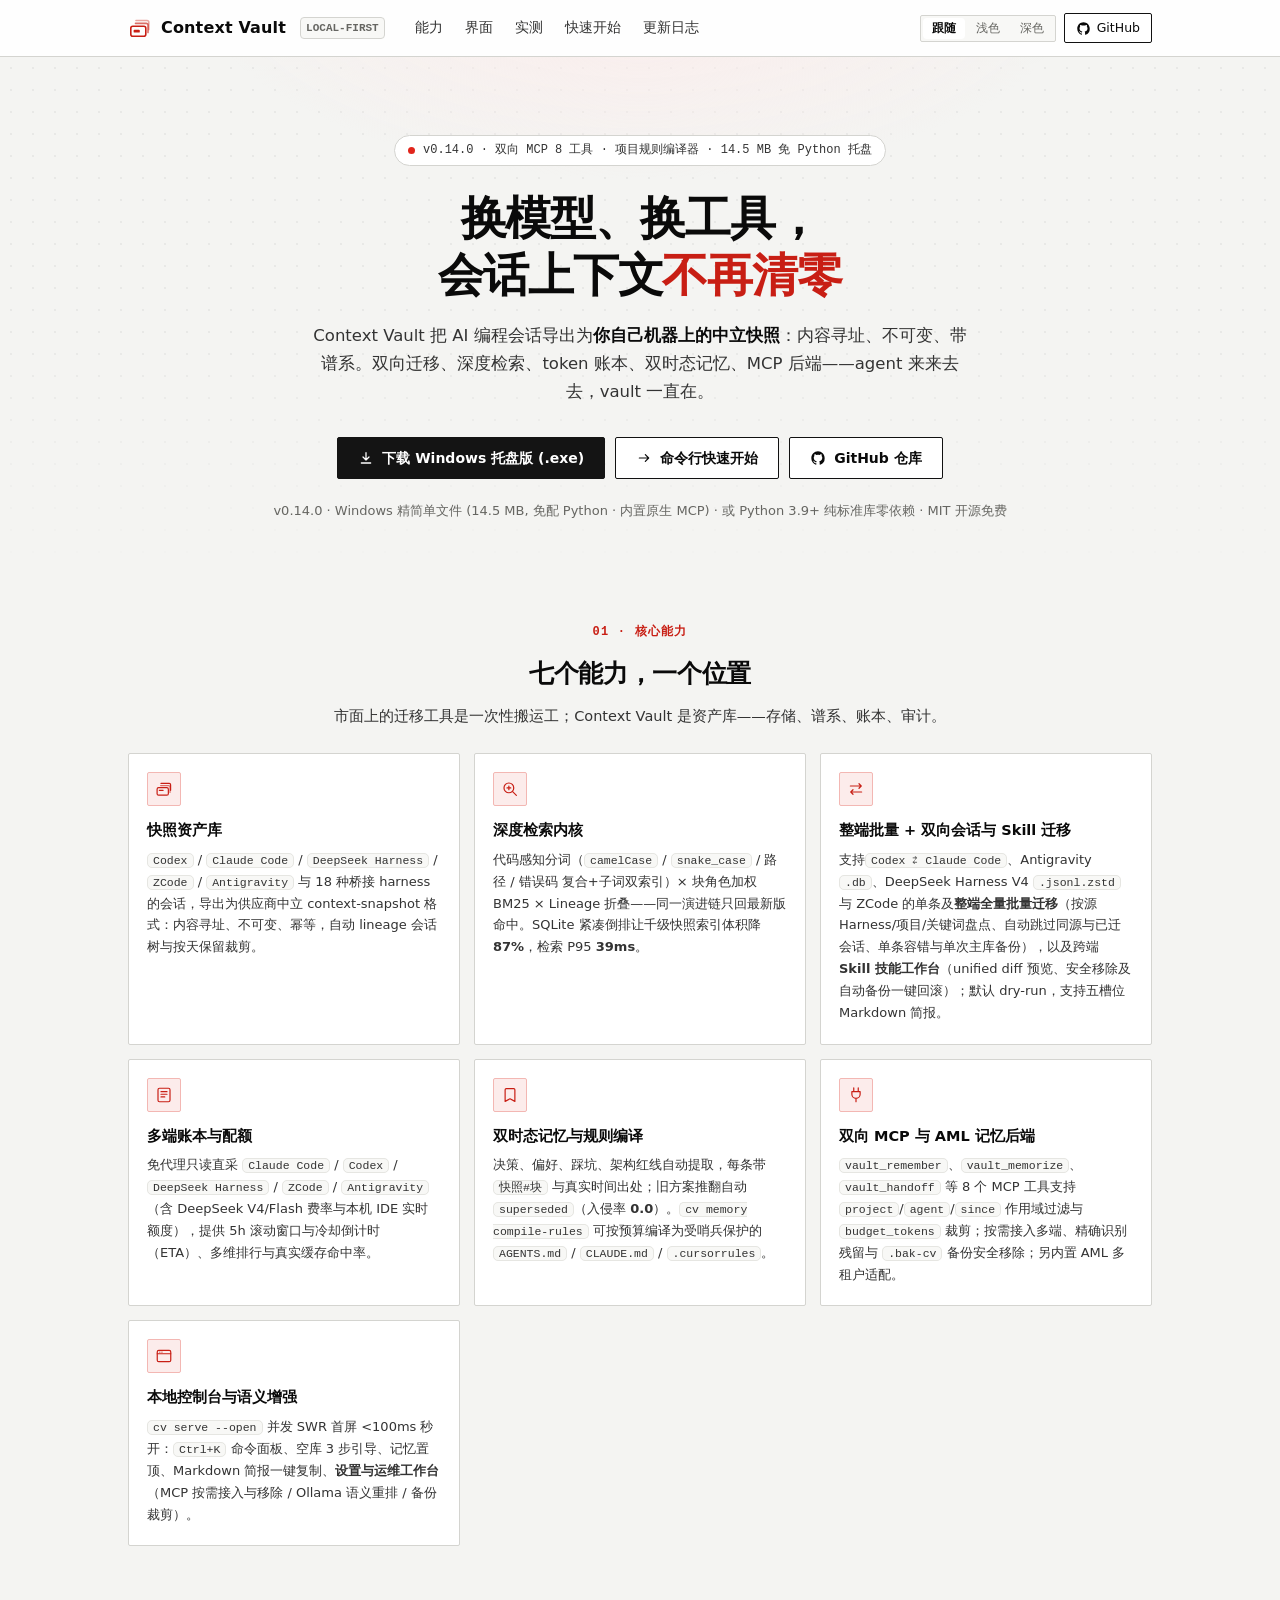
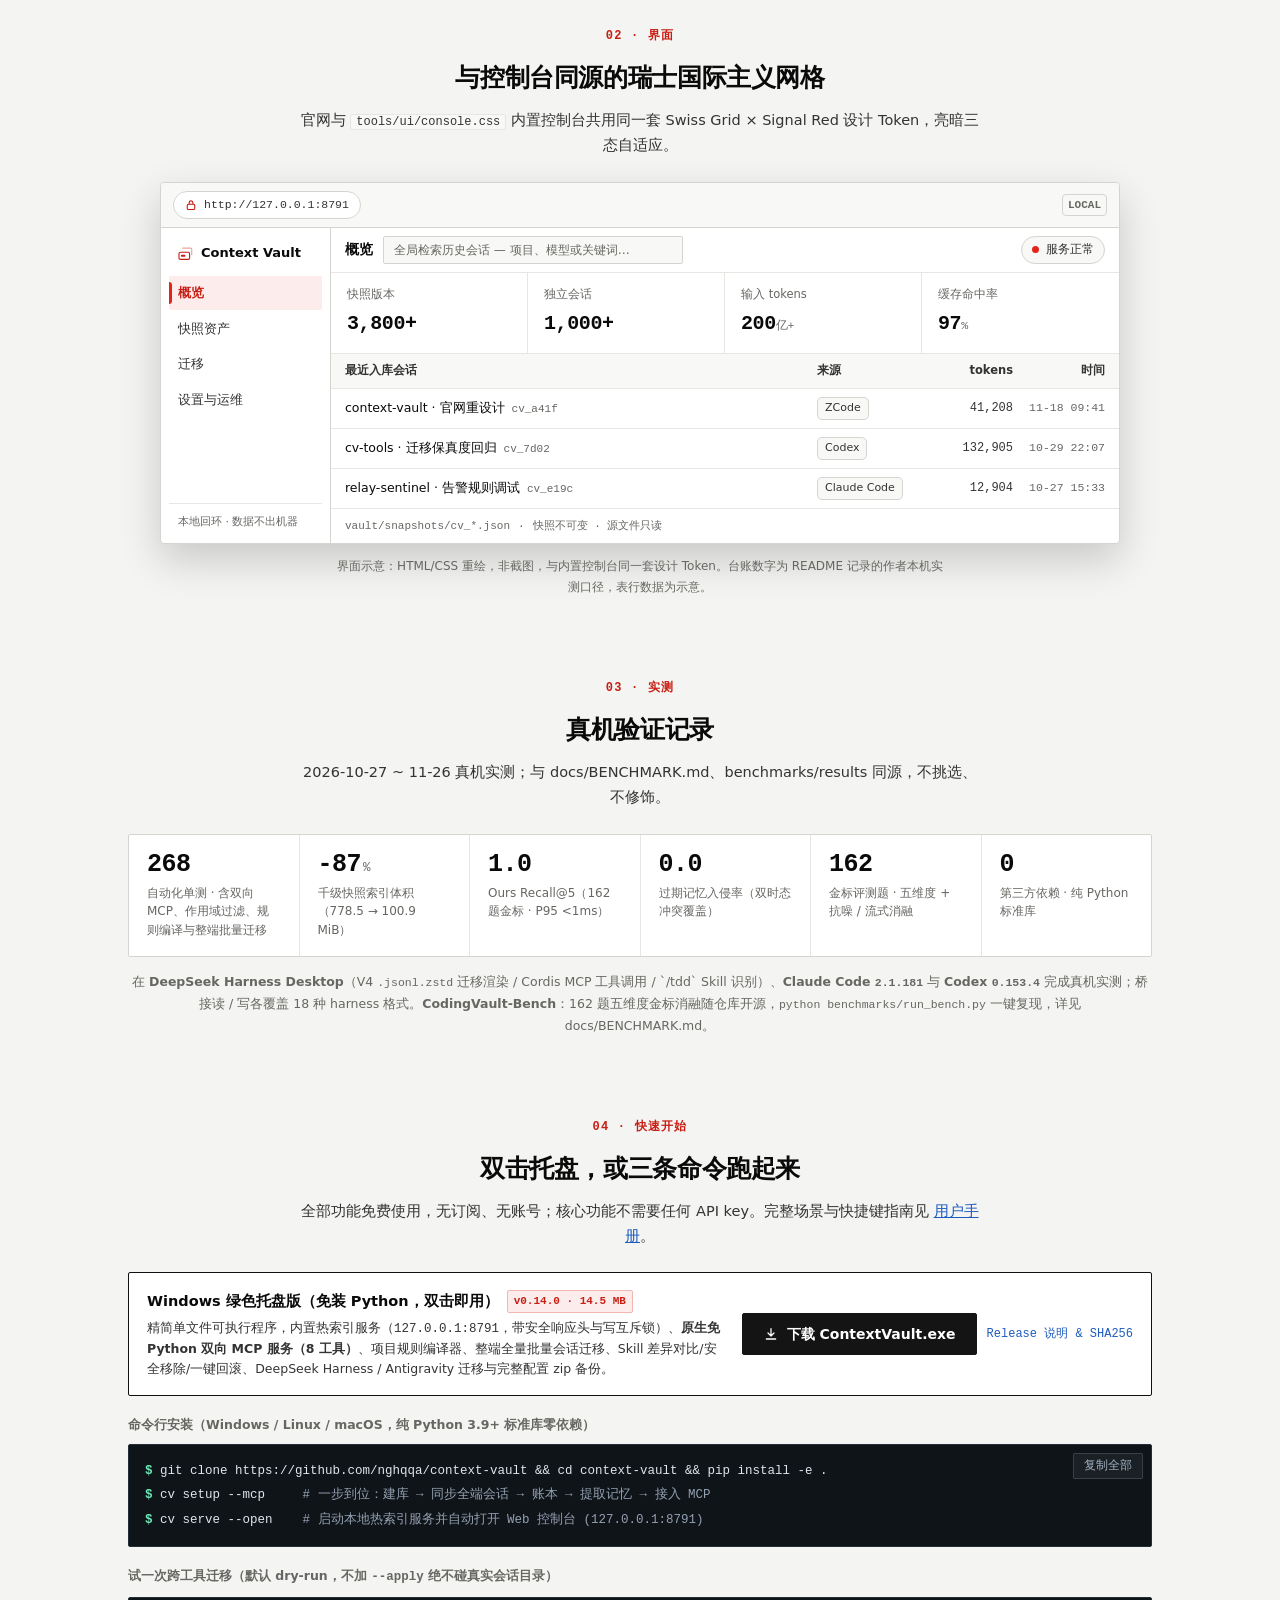
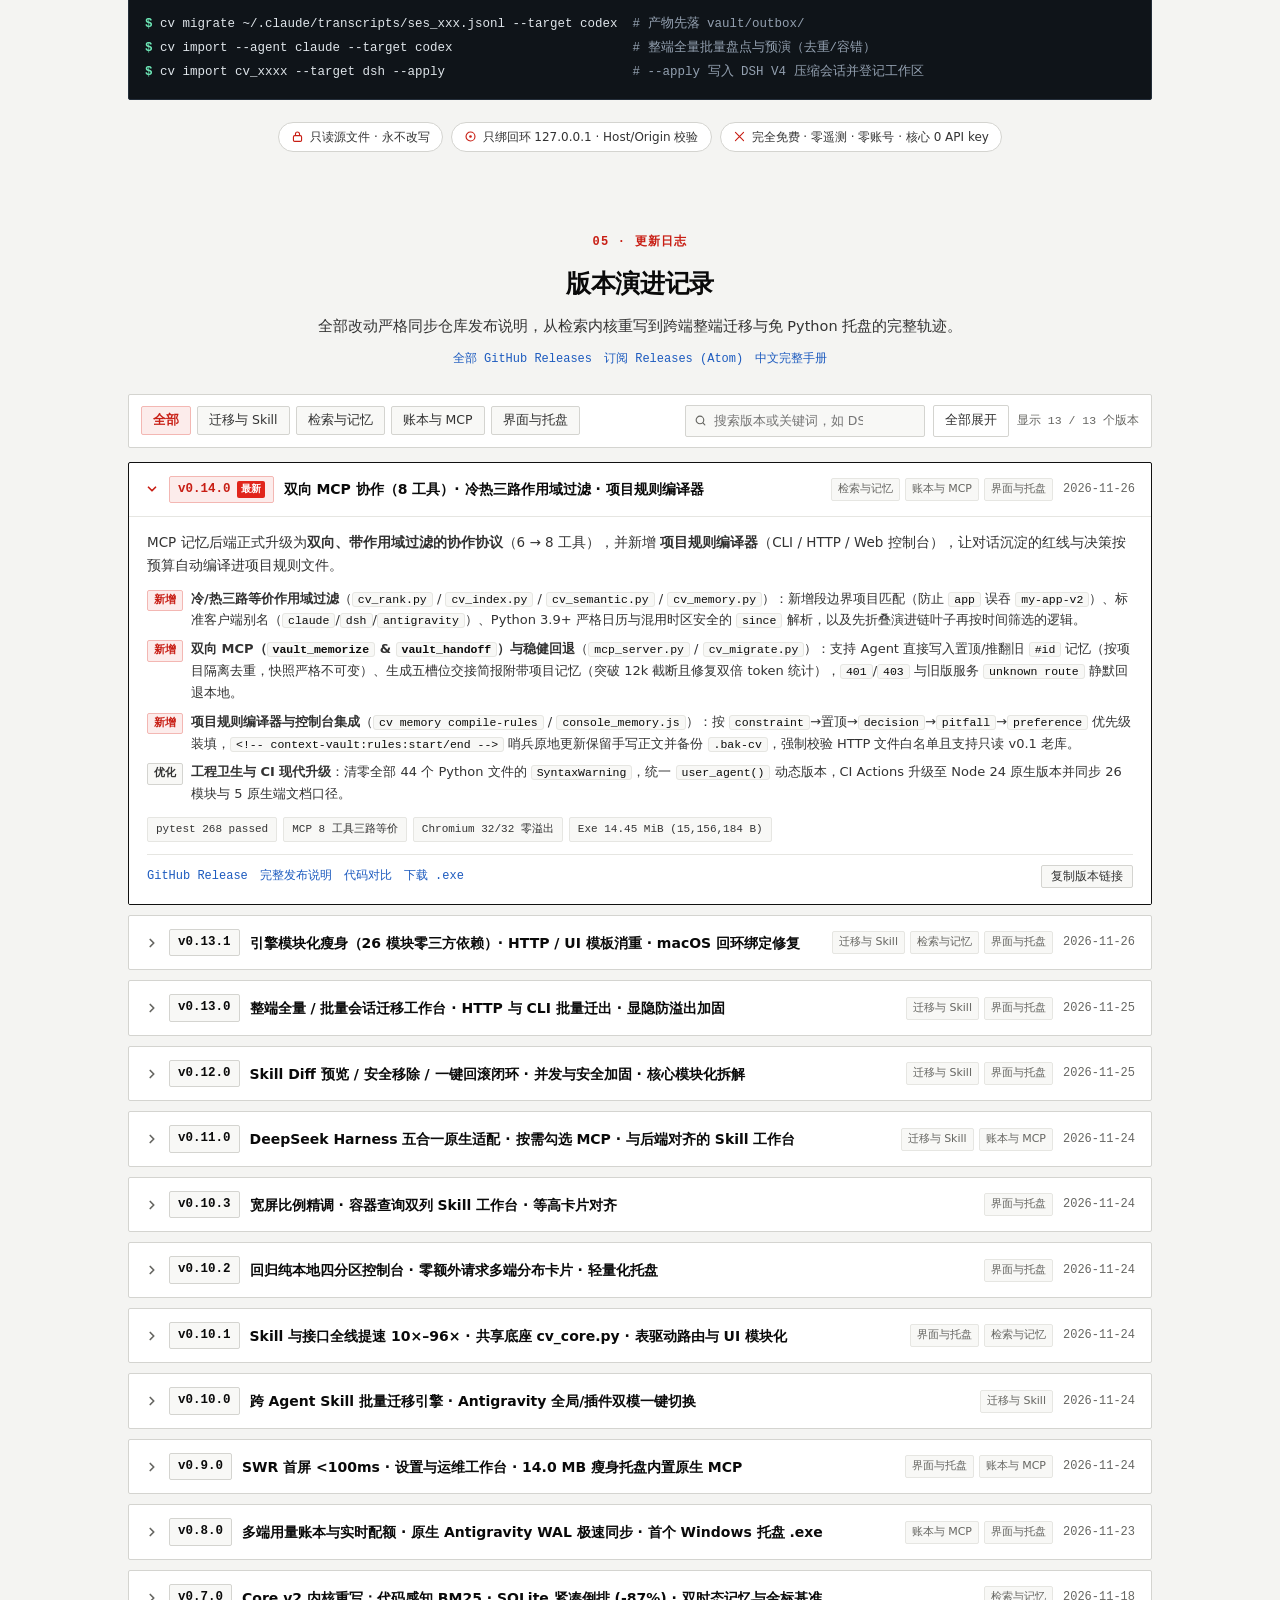
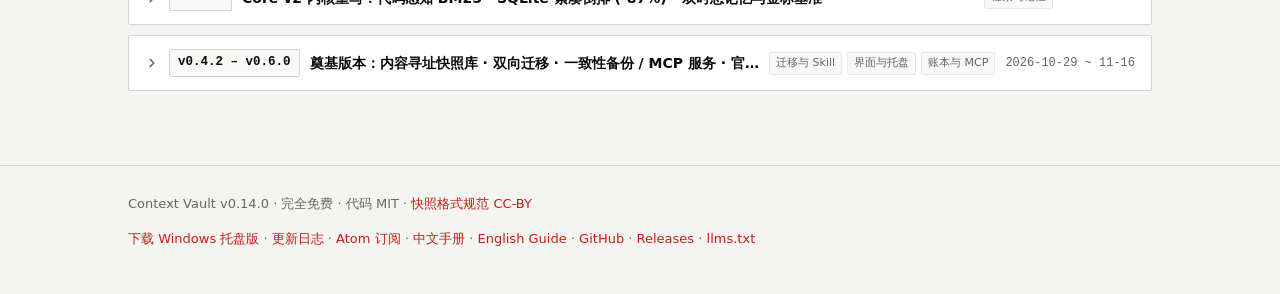
==== commit eb4e9a60: "release: v0.14.0 — bidirectional MCP, scoped filtering & project rules compiler" ====
--- a/docs/site/index.html
+++ b/docs/site/index.html
@@ -424,11 +424,11 @@
   <!-- ============ Hero ============ -->
   <section class="hero" aria-label="简介">
     <div class="wrap">
-      <a class="badge" href="#changelog"><span class="dot" aria-hidden="true"></span>v0.13.1 · 26 模块化引擎瘦身 · 整端批量迁移 · 14.4 MB 免 Python 托盘</a>
+      <a class="badge" href="#changelog"><span class="dot" aria-hidden="true"></span>v0.14.0 · 双向 MCP 8 工具 · 项目规则编译器 · 14.5 MB 免 Python 托盘</a>
       <h1>换模型、换工具，<br>会话上下文<em>不再清零</em></h1>
       <p class="lede">Context Vault 把 AI 编程会话导出为<b>你自己机器上的中立快照</b>：内容寻址、不可变、带谱系。双向迁移、深度检索、token 账本、双时态记忆、MCP 后端——agent 来来去去，vault 一直在。</p>
       <div class="cta">
-        <a class="btn primary" href="https://github.com/nghqqa/context-vault/releases/download/v0.13.1/ContextVault.exe">
+        <a class="btn primary" href="https://github.com/nghqqa/context-vault/releases/download/v0.14.0/ContextVault.exe">
           <svg viewBox="0 0 24 24" fill="none" stroke="currentColor" stroke-width="1.9" stroke-linecap="round" stroke-linejoin="round" aria-hidden="true"><path d="M12 4v11m0 0-4.5-4.5M12 15l4.5-4.5M5 19.5h14"/></svg>
           下载 Windows 托盘版 (.exe)
         </a>
@@ -441,7 +441,7 @@
           GitHub 仓库
         </a>
       </div>
-      <p class="meta">v0.13.1 · Windows 精简单文件 (14.4 MB, 免配 Python · 内置原生 MCP) · 或 Python 3.9+ 纯标准库零依赖 · MIT 开源免费</p>
+      <p class="meta">v0.14.0 · Windows 精简单文件 (14.5 MB, 免配 Python · 内置原生 MCP) · 或 Python 3.9+ 纯标准库零依赖 · MIT 开源免费</p>
     </div>
   </section>
 
@@ -476,13 +476,13 @@
         </article>
         <article class="card">
           <div class="ic"><svg width="18" height="18" viewBox="0 0 24 24" fill="none" stroke="currentColor" stroke-width="1.6" stroke-linecap="round" stroke-linejoin="round" aria-hidden="true"><path d="M7 3.5h10A1.5 1.5 0 0 1 18.5 5v15.5L12 17l-6.5 3.5V5A1.5 1.5 0 0 1 7 3.5Z"/></svg></div>
-          <h3>双时态记忆</h3>
-          <p>决策、偏好、踩坑、架构红线自动提取，每条带 <code>快照#块</code> 与真实时间出处。方案被推翻时旧记忆自动标记 <code>superseded</code> 并默认隐藏（过期记忆入侵率 <strong>0.0</strong>），<code>--history</code> 追溯完整演变链。</p>
+          <h3>双时态记忆与规则编译</h3>
+          <p>决策、偏好、踩坑、架构红线自动提取，每条带 <code>快照#块</code> 与真实时间出处；旧方案推翻自动 <code>superseded</code>（入侵率 <strong>0.0</strong>）。<code>cv memory compile-rules</code> 可按预算编译为受哨兵保护的 <code>AGENTS.md</code> / <code>CLAUDE.md</code> / <code>.cursorrules</code>。</p>
         </article>
         <article class="card">
           <div class="ic"><svg width="18" height="18" viewBox="0 0 24 24" fill="none" stroke="currentColor" stroke-width="1.6" stroke-linecap="round" stroke-linejoin="round" aria-hidden="true"><path d="M9 2.5v5m6-5v5M6.5 7.5h11v3.5a5.5 5.5 0 0 1-11 0V7.5ZM12 16.5V21"/></svg></div>
-          <h3>MCP 与 AML 记忆后端</h3>
-          <p><code>vault_remember</code> 等 6 个 MCP 工具支持 <code>budget_tokens</code> 预算裁剪；按需勾选接入 <code>Claude Code</code> / <code>Codex</code> / <code>Antigravity</code> / <code>DeepSeek Harness</code> / <code>Cursor</code>，精确识别卸载残留并支持 <code>.bak-cv</code> 备份后安全移除；另内置 AML 多租户适配。</p>
+          <h3>双向 MCP 与 AML 记忆后端</h3>
+          <p><code>vault_remember</code>、<code>vault_memorize</code>、<code>vault_handoff</code> 等 8 个 MCP 工具支持 <code>project</code>/<code>agent</code>/<code>since</code> 作用域过滤与 <code>budget_tokens</code> 裁剪；按需接入多端、精确识别残留与 <code>.bak-cv</code> 备份安全移除；另内置 AML 多租户适配。</p>
         </article>
         <article class="card">
           <div class="ic"><svg width="18" height="18" viewBox="0 0 24 24" fill="none" stroke="currentColor" stroke-width="1.6" stroke-linecap="round" stroke-linejoin="round" aria-hidden="true"><rect x="3" y="4.5" width="18" height="15" rx="2"/><path d="M3 9h18M6.5 6.8h.01M9.3 6.8h.01"/></svg></div>
@@ -560,7 +560,7 @@
         <p class="sub">2026-10-27 ~ 11-26 真机实测；与 docs/BENCHMARK.md、benchmarks/results 同源，不挑选、不修饰。</p>
       </div>
       <div class="stats">
-        <div class="stat"><span class="v">259</span><span class="k">自动化单测 · 含整端批量迁移、Skill Diff/回滚、DSH 与并发安全</span></div>
+        <div class="stat"><span class="v">268</span><span class="k">自动化单测 · 含双向 MCP、作用域过滤、规则编译与整端批量迁移</span></div>
         <div class="stat"><span class="v">-87<small>%</small></span><span class="k">千级快照索引体积（778.5 → 100.9 MiB）</span></div>
         <div class="stat"><span class="v">1.0</span><span class="k">Ours Recall@5（162 题金标 · P95 &lt;1ms）</span></div>
         <div class="stat"><span class="v">0.0</span><span class="k">过期记忆入侵率（双时态冲突覆盖）</span></div>
@@ -581,15 +581,15 @@
       </div>
       <div class="dl-card">
         <div class="dl-info">
-          <div class="dl-head">Windows 绿色托盘版（免装 Python，双击即用）<span class="dl-tag">v0.13.1 · 14.4 MB</span></div>
-          <p class="dl-desc">精简单文件可执行程序，内置热索引服务（<code>127.0.0.1:8791</code>，带安全响应头与写互斥锁）、<strong>原生免 Python MCP 服务</strong>、整端全量批量会话迁移、Skill 差异对比/安全移除/一键回滚、DeepSeek Harness / Antigravity 迁移与完整配置 zip 备份。</p>
+          <div class="dl-head">Windows 绿色托盘版（免装 Python，双击即用）<span class="dl-tag">v0.14.0 · 14.5 MB</span></div>
+          <p class="dl-desc">精简单文件可执行程序，内置热索引服务（<code>127.0.0.1:8791</code>，带安全响应头与写互斥锁）、<strong>原生免 Python 双向 MCP 服务（8 工具）</strong>、项目规则编译器、整端全量批量会话迁移、Skill 差异对比/安全移除/一键回滚、DeepSeek Harness / Antigravity 迁移与完整配置 zip 备份。</p>
         </div>
         <div class="dl-acts">
-          <a class="btn primary" href="https://github.com/nghqqa/context-vault/releases/download/v0.13.1/ContextVault.exe">
+          <a class="btn primary" href="https://github.com/nghqqa/context-vault/releases/download/v0.14.0/ContextVault.exe">
             <svg viewBox="0 0 24 24" fill="none" stroke="currentColor" stroke-width="1.9" stroke-linecap="round" stroke-linejoin="round" aria-hidden="true"><path d="M12 4v11m0 0-4.5-4.5M12 15l4.5-4.5M5 19.5h14"/></svg>
             下载 ContextVault.exe
           </a>
-          <a class="dl-sub" href="https://github.com/nghqqa/context-vault/releases/tag/v0.13.1">Release 说明 &amp; SHA256</a>
+          <a class="dl-sub" href="https://github.com/nghqqa/context-vault/releases/tag/v0.14.0">Release 说明 &amp; SHA256</a>
         </div>
       </div>
       <p class="term-label" style="margin-top:0">命令行安装（Windows / Linux / macOS，纯 Python 3.9+ 标准库零依赖）</p>
@@ -644,15 +644,46 @@
           <button type="button" id="cl-toggle-all" class="cl-act" commandfor="cl-list" command="--toggle-all" aria-expanded="false">
             <span class="expand">全部展开</span><span class="collapse">全部收起</span>
           </button>
-          <span id="cl-count" class="cl-count" aria-live="polite">显示 12 / 12 个版本</span>
+          <span id="cl-count" class="cl-count" aria-live="polite">显示 13 / 13 个版本</span>
         </div>
       </div>
 
       <div id="cl-list" class="cl-list">
 
-        <details class="cl-item" id="v0.13.1" data-cats="migrate retrieval ui" open>
+        <details class="cl-item" id="v0.14.0" data-cats="retrieval ledger ui" open>
           <summary>
-            <span class="cl-ver latest">v0.13.1 <b>最新</b></span>
+            <span class="cl-ver latest">v0.14.0 <b>最新</b></span>
+            <span class="cl-title">双向 MCP 协作（8 工具）· 冷热三路作用域过滤 · 项目规则编译器</span>
+            <span class="cl-tags"><span class="cl-tag">检索与记忆</span><span class="cl-tag">账本与 MCP</span><span class="cl-tag">界面与托盘</span></span>
+            <time datetime="2026-11-26">2026-11-26</time>
+          </summary>
+          <div class="cl-body">
+            <p class="cl-lead">MCP 记忆后端正式升级为<strong>双向、带作用域过滤的协作协议</strong>（6 → 8 工具），并新增 <b>项目规则编译器</b>（CLI / HTTP / Web 控制台），让对话沉淀的红线与决策按预算自动编译进项目规则文件。</p>
+            <ul class="cl-pts">
+              <li><span class="cl-kind k-add">新增</span><span><b>冷/热三路等价作用域过滤</b>（<code>cv_rank.py</code> / <code>cv_index.py</code> / <code>cv_semantic.py</code> / <code>cv_memory.py</code>）：新增段边界项目匹配（防止 <code>app</code> 误吞 <code>my-app-v2</code>）、标准客户端别名（<code>claude</code>/<code>dsh</code>/<code>antigravity</code>）、Python 3.9+ 严格日历与混用时区安全的 <code>since</code> 解析，以及先折叠演进链叶子再按时间筛选的逻辑。</span></li>
+              <li><span class="cl-kind k-add">新增</span><span><b>双向 MCP（<code>vault_memorize</code> &amp; <code>vault_handoff</code>）与稳健回退</b>（<code>mcp_server.py</code> / <code>cv_migrate.py</code>）：支持 Agent 直接写入置顶/推翻旧 <code>#id</code> 记忆（按项目隔离去重，快照严格不可变）、生成五槽位交接简报附带项目记忆（突破 12k 截断且修复双倍 token 统计），<code>401</code>/<code>403</code> 与旧版服务 <code>unknown route</code> 静默回退本地。</span></li>
+              <li><span class="cl-kind k-add">新增</span><span><b>项目规则编译器与控制台集成</b>（<code>cv memory compile-rules</code> / <code>console_memory.js</code>）：按 <code>constraint</code>→置顶→<code>decision</code>→<code>pitfall</code>→<code>preference</code> 优先级装填，<code>&lt;!-- context-vault:rules:start/end --&gt;</code> 哨兵原地更新保留手写正文并备份 <code>.bak-cv</code>，强制校验 HTTP 文件白名单且支持只读 v0.1 老库。</span></li>
+              <li><span class="cl-kind k-opt">优化</span><span><b>工程卫生与 CI 现代升级</b>：清零全部 44 个 Python 文件的 <code>SyntaxWarning</code>，统一 <code>user_agent()</code> 动态版本，CI Actions 升级至 Node 24 原生版本并同步 26 模块与 5 原生端文档口径。</span></li>
+            </ul>
+            <div class="cl-metrics">
+              <span class="cl-m">pytest 268 passed</span>
+              <span class="cl-m">MCP 8 工具三路等价</span>
+              <span class="cl-m">Chromium 32/32 零溢出</span>
+              <span class="cl-m">Exe 14.45 MiB (15,156,184 B)</span>
+            </div>
+            <div class="cl-links">
+              <a href="https://github.com/nghqqa/context-vault/releases/tag/v0.14.0">GitHub Release</a>
+              <a href="https://github.com/nghqqa/context-vault/blob/main/docs/release-notes-v0.14.0.md">完整发布说明</a>
+              <a href="https://github.com/nghqqa/context-vault/compare/v0.13.1...v0.14.0">代码对比</a>
+              <a href="https://github.com/nghqqa/context-vault/releases/download/v0.14.0/ContextVault.exe">下载 .exe</a>
+              <button type="button" class="cl-copy-link" data-hash="#v0.14.0">复制版本链接</button>
+            </div>
+          </div>
+        </details>
+
+        <details class="cl-item" id="v0.13.1" data-cats="migrate retrieval ui">
+          <summary>
+            <span class="cl-ver">v0.13.1</span>
             <span class="cl-title">引擎模块化瘦身（26 模块零三方依赖）· HTTP / UI 模板消重 · macOS 回环绑定修复</span>
             <span class="cl-tags"><span class="cl-tag">迁移与 Skill</span><span class="cl-tag">检索与记忆</span><span class="cl-tag">界面与托盘</span></span>
             <time datetime="2026-11-26">2026-11-26</time>
@@ -1005,8 +1036,8 @@
 
 <footer>
   <div class="wrap foot-in">
-    <div>Context Vault v0.13.1 · 完全免费 · 代码 MIT · <a href="https://github.com/nghqqa/context-vault/blob/main/docs/snapshot-format.md">快照格式规范 CC-BY</a></div>
-    <div><a href="https://github.com/nghqqa/context-vault/releases/download/v0.13.1/ContextVault.exe">下载 Windows 托盘版</a> · <a href="#changelog">更新日志</a> · <a href="https://github.com/nghqqa/context-vault/releases.atom">Atom 订阅</a> · <a href="https://github.com/nghqqa/context-vault/blob/main/docs/USAGE.md">中文手册</a> · <a href="https://github.com/nghqqa/context-vault/blob/main/docs/USAGE.en.md">English Guide</a> · <a href="https://github.com/nghqqa/context-vault">GitHub</a> · <a href="https://github.com/nghqqa/context-vault/releases">Releases</a> · <a href="https://raw.githubusercontent.com/nghqqa/context-vault/main/llms.txt">llms.txt</a></div>
+    <div>Context Vault v0.14.0 · 完全免费 · 代码 MIT · <a href="https://github.com/nghqqa/context-vault/blob/main/docs/snapshot-format.md">快照格式规范 CC-BY</a></div>
+    <div><a href="https://github.com/nghqqa/context-vault/releases/download/v0.14.0/ContextVault.exe">下载 Windows 托盘版</a> · <a href="#changelog">更新日志</a> · <a href="https://github.com/nghqqa/context-vault/releases.atom">Atom 订阅</a> · <a href="https://github.com/nghqqa/context-vault/blob/main/docs/USAGE.md">中文手册</a> · <a href="https://github.com/nghqqa/context-vault/blob/main/docs/USAGE.en.md">English Guide</a> · <a href="https://github.com/nghqqa/context-vault">GitHub</a> · <a href="https://github.com/nghqqa/context-vault/releases">Releases</a> · <a href="https://raw.githubusercontent.com/nghqqa/context-vault/main/llms.txt">llms.txt</a></div>
   </div>
 </footer>
 
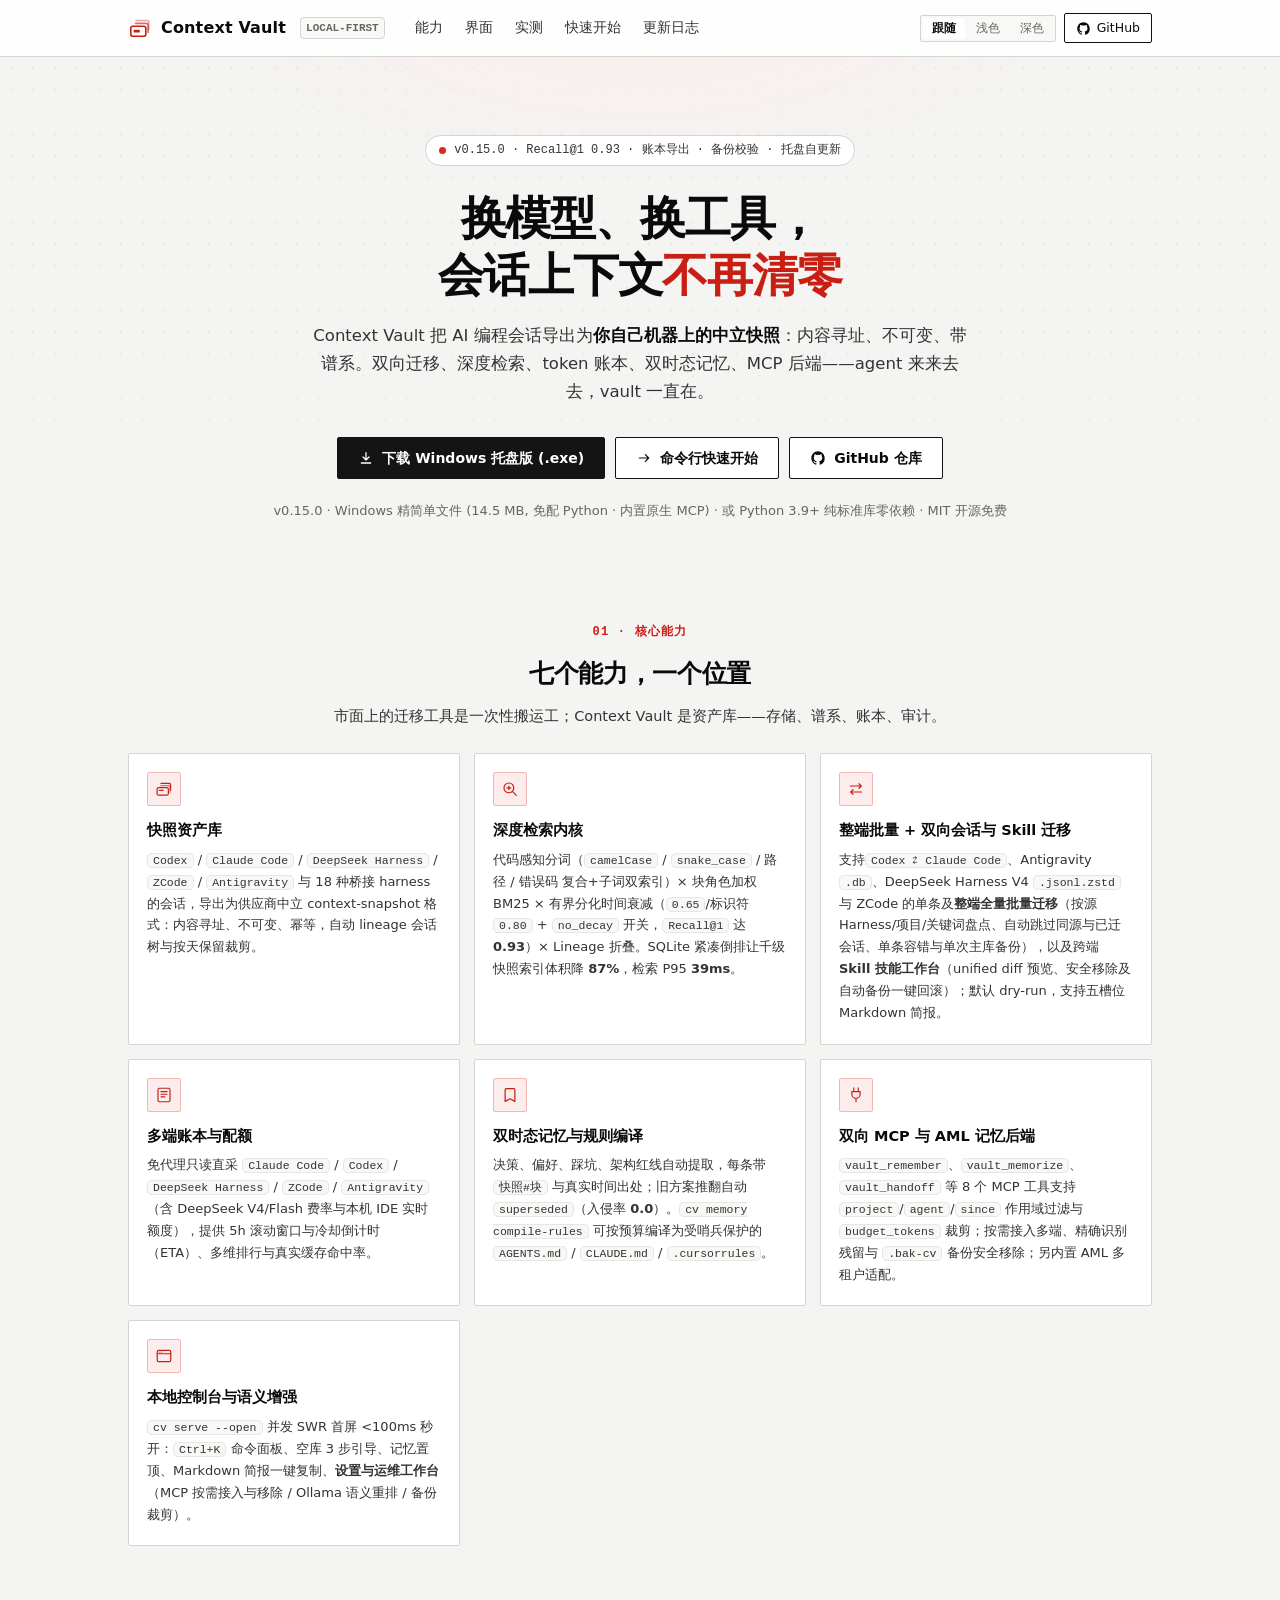
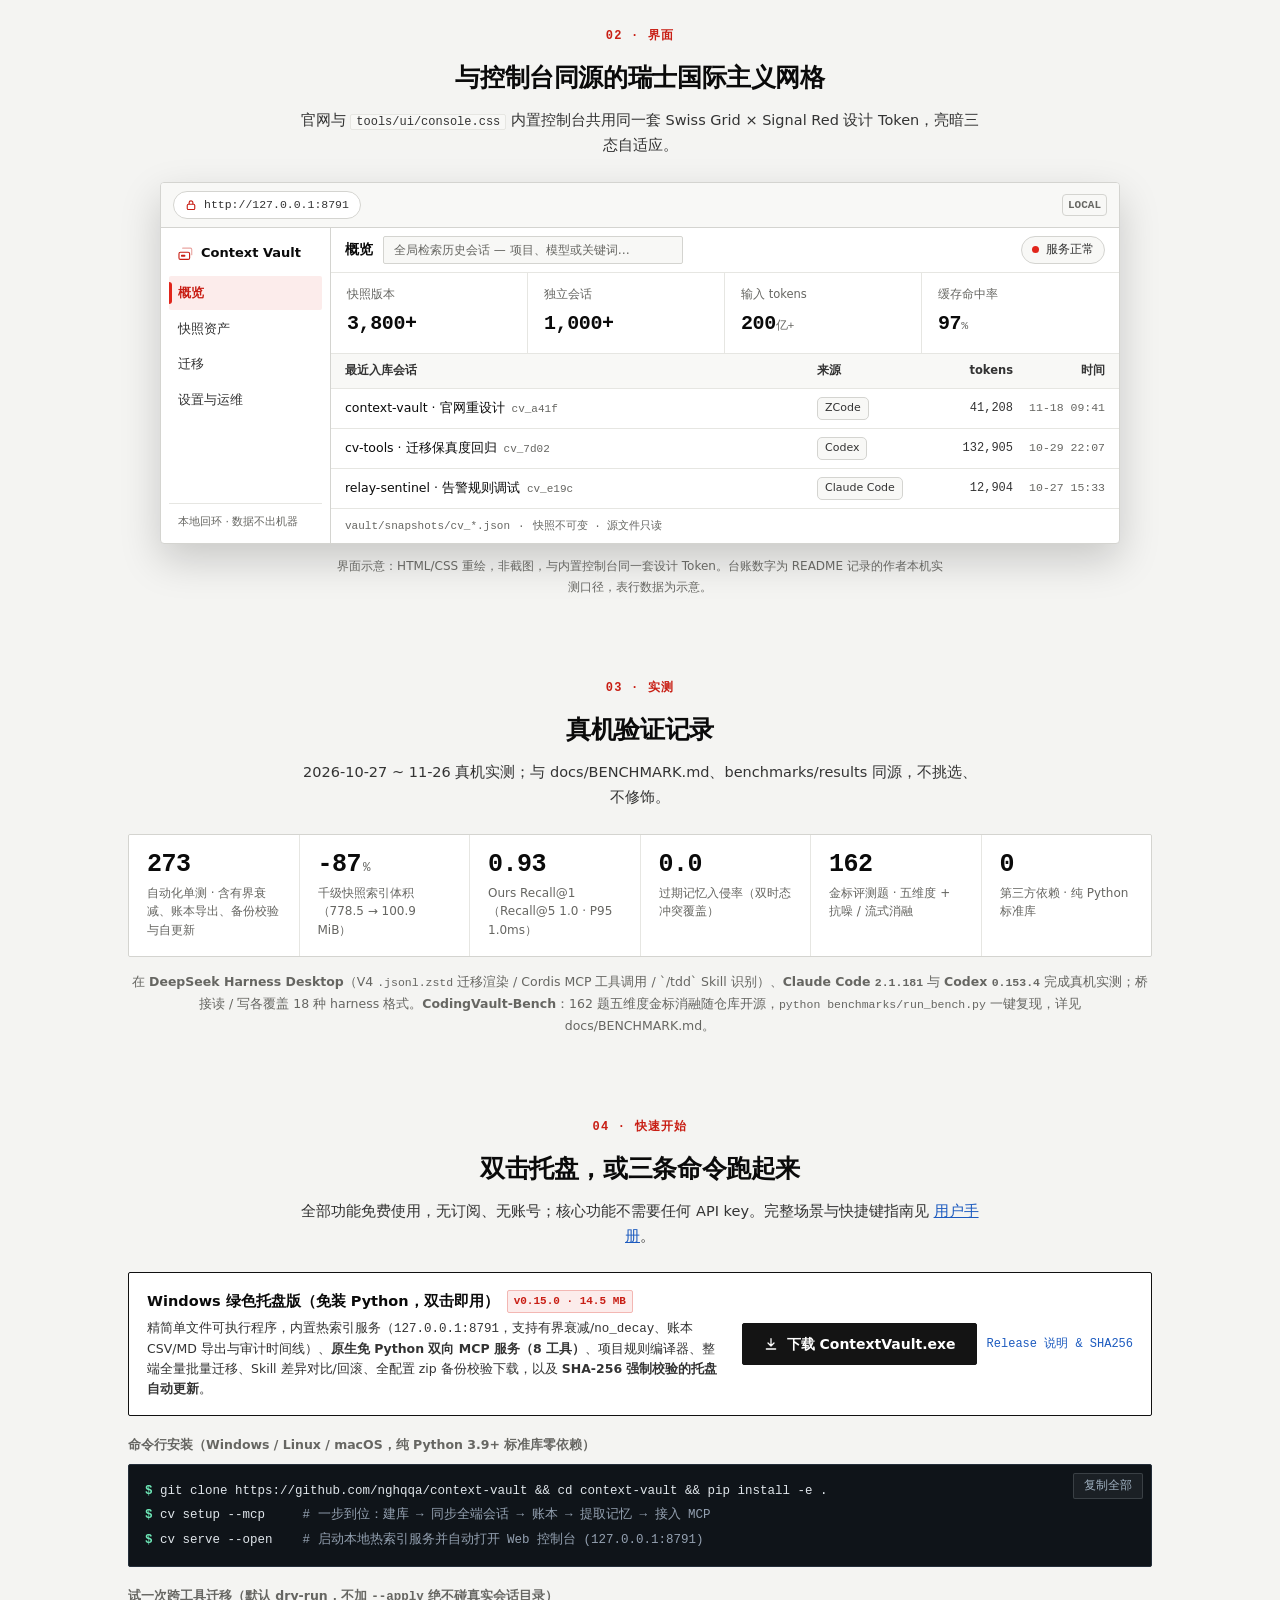
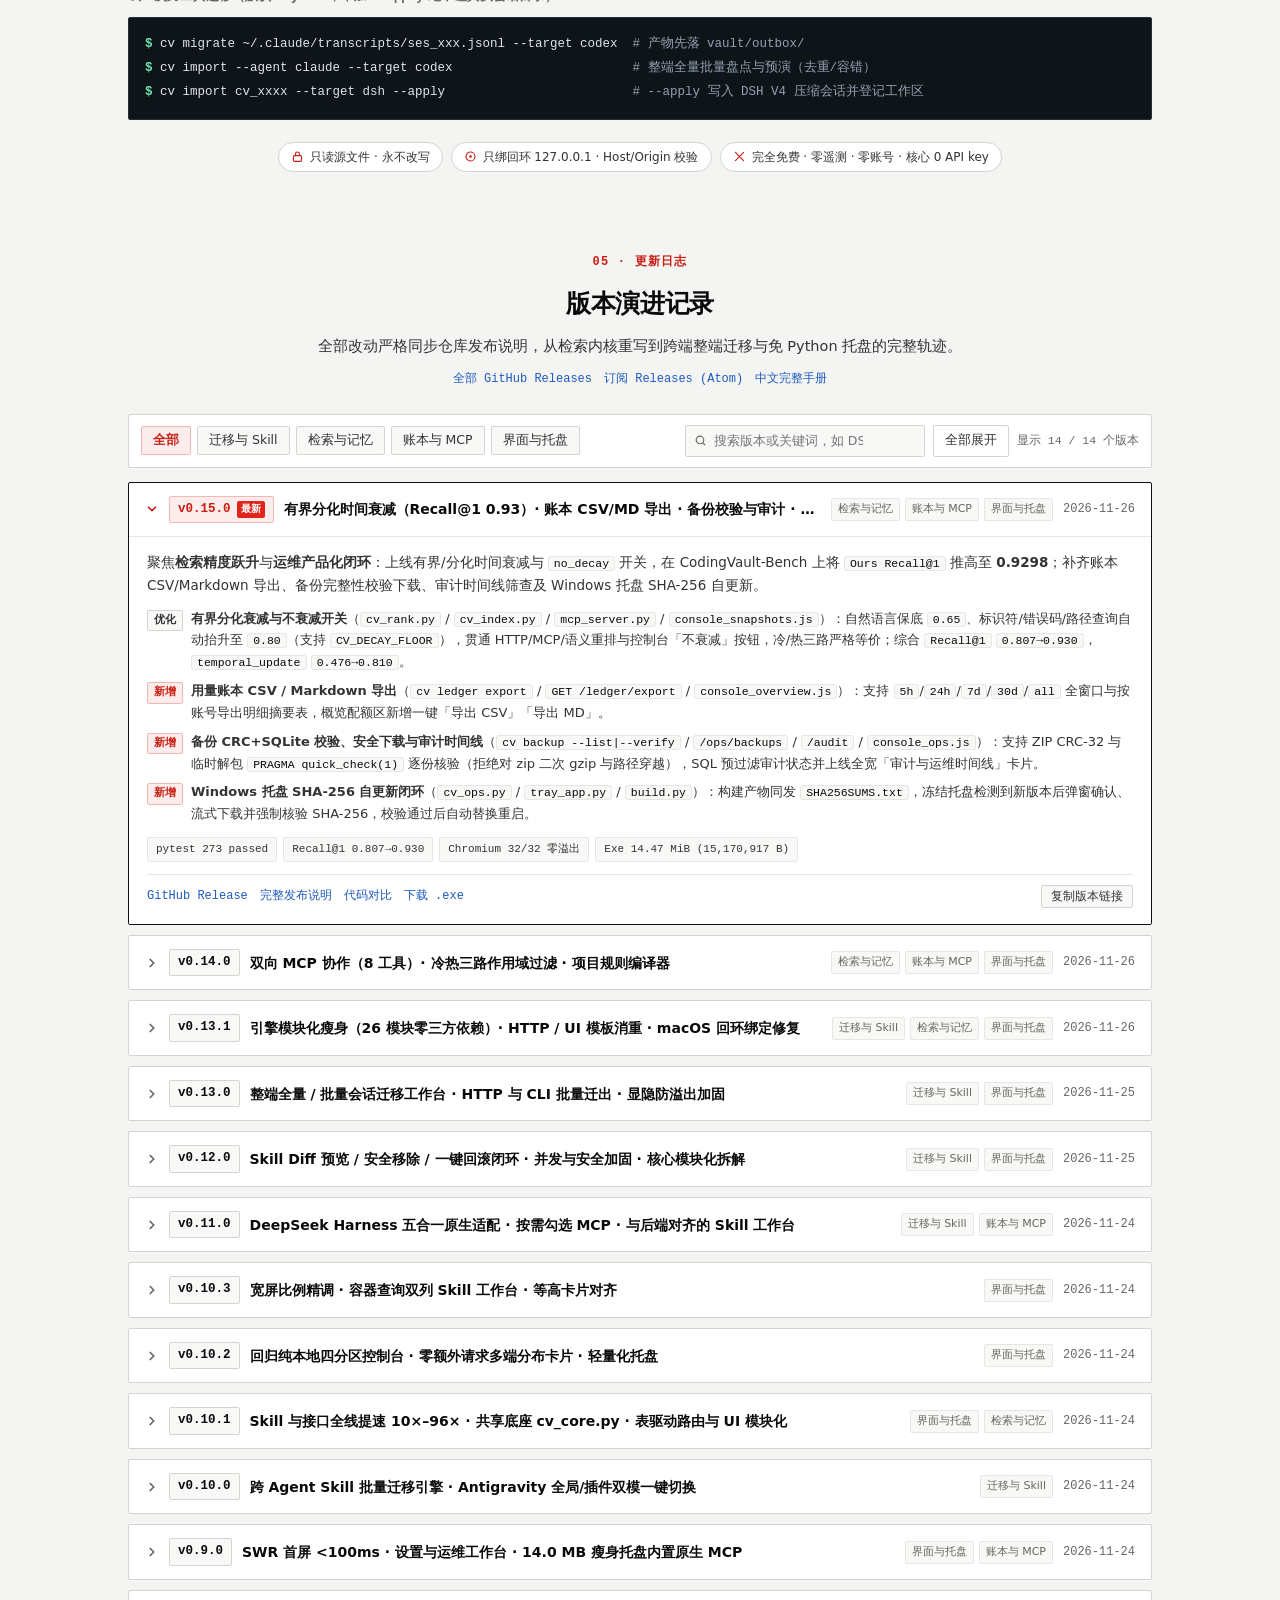
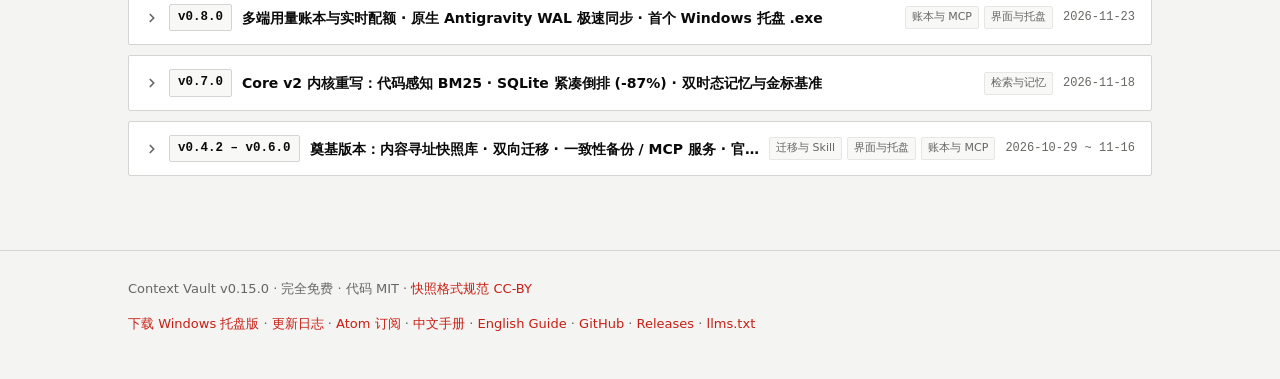
==== commit d529fc4b: "release: v0.15.0 — bounded decay retrieval, ledger export, backup verify & audit console" ====
--- a/docs/site/index.html
+++ b/docs/site/index.html
@@ -424,11 +424,11 @@
   <!-- ============ Hero ============ -->
   <section class="hero" aria-label="简介">
     <div class="wrap">
-      <a class="badge" href="#changelog"><span class="dot" aria-hidden="true"></span>v0.14.0 · 双向 MCP 8 工具 · 项目规则编译器 · 14.5 MB 免 Python 托盘</a>
+      <a class="badge" href="#changelog"><span class="dot" aria-hidden="true"></span>v0.15.0 · Recall@1 0.93 · 账本导出 · 备份校验 · 托盘自更新</a>
       <h1>换模型、换工具，<br>会话上下文<em>不再清零</em></h1>
       <p class="lede">Context Vault 把 AI 编程会话导出为<b>你自己机器上的中立快照</b>：内容寻址、不可变、带谱系。双向迁移、深度检索、token 账本、双时态记忆、MCP 后端——agent 来来去去，vault 一直在。</p>
       <div class="cta">
-        <a class="btn primary" href="https://github.com/nghqqa/context-vault/releases/download/v0.14.0/ContextVault.exe">
+        <a class="btn primary" href="https://github.com/nghqqa/context-vault/releases/download/v0.15.0/ContextVault.exe">
           <svg viewBox="0 0 24 24" fill="none" stroke="currentColor" stroke-width="1.9" stroke-linecap="round" stroke-linejoin="round" aria-hidden="true"><path d="M12 4v11m0 0-4.5-4.5M12 15l4.5-4.5M5 19.5h14"/></svg>
           下载 Windows 托盘版 (.exe)
         </a>
@@ -441,7 +441,7 @@
           GitHub 仓库
         </a>
       </div>
-      <p class="meta">v0.14.0 · Windows 精简单文件 (14.5 MB, 免配 Python · 内置原生 MCP) · 或 Python 3.9+ 纯标准库零依赖 · MIT 开源免费</p>
+      <p class="meta">v0.15.0 · Windows 精简单文件 (14.5 MB, 免配 Python · 内置原生 MCP) · 或 Python 3.9+ 纯标准库零依赖 · MIT 开源免费</p>
     </div>
   </section>
 
@@ -462,7 +462,7 @@
         <article class="card">
           <div class="ic"><svg width="18" height="18" viewBox="0 0 24 24" fill="none" stroke="currentColor" stroke-width="1.6" stroke-linecap="round" aria-hidden="true"><circle cx="10.5" cy="10.5" r="6.5"/><path d="m15.5 15.5 5 5"/><path d="M8 10.5h5m-2.5-2.5v5"/></svg></div>
           <h3>深度检索内核</h3>
-          <p>代码感知分词（<code>camelCase</code> / <code>snake_case</code> / 路径 / 错误码 复合+子词双索引）× 块角色加权 BM25 × Lineage 折叠——同一演进链只回最新版命中。SQLite 紧凑倒排让千级快照索引体积降 <strong>87%</strong>，检索 P95 <strong>39ms</strong>。</p>
+          <p>代码感知分词（<code>camelCase</code> / <code>snake_case</code> / 路径 / 错误码 复合+子词双索引）× 块角色加权 BM25 × 有界分化时间衰减（<code>0.65</code>/标识符 <code>0.80</code> + <code>no_decay</code> 开关，<code>Recall@1</code> 达 <strong>0.93</strong>）× Lineage 折叠。SQLite 紧凑倒排让千级快照索引体积降 <strong>87%</strong>，检索 P95 <strong>39ms</strong>。</p>
         </article>
         <article class="card">
           <div class="ic"><svg width="18" height="18" viewBox="0 0 24 24" fill="none" stroke="currentColor" stroke-width="1.6" stroke-linecap="round" stroke-linejoin="round" aria-hidden="true"><path d="M4.5 8H19m0 0-3-3m3 3-3 3M19.5 16H5m0 0 3-3m-3 3 3 3"/></svg></div>
@@ -560,9 +560,9 @@
         <p class="sub">2026-10-27 ~ 11-26 真机实测；与 docs/BENCHMARK.md、benchmarks/results 同源，不挑选、不修饰。</p>
       </div>
       <div class="stats">
-        <div class="stat"><span class="v">268</span><span class="k">自动化单测 · 含双向 MCP、作用域过滤、规则编译与整端批量迁移</span></div>
+        <div class="stat"><span class="v">273</span><span class="k">自动化单测 · 含有界衰减、账本导出、备份校验与自更新</span></div>
         <div class="stat"><span class="v">-87<small>%</small></span><span class="k">千级快照索引体积（778.5 → 100.9 MiB）</span></div>
-        <div class="stat"><span class="v">1.0</span><span class="k">Ours Recall@5（162 题金标 · P95 &lt;1ms）</span></div>
+        <div class="stat"><span class="v">0.93</span><span class="k">Ours Recall@1（Recall@5 1.0 · P95 1.0ms）</span></div>
         <div class="stat"><span class="v">0.0</span><span class="k">过期记忆入侵率（双时态冲突覆盖）</span></div>
         <div class="stat"><span class="v">162</span><span class="k">金标评测题 · 五维度 + 抗噪 / 流式消融</span></div>
         <div class="stat"><span class="v">0</span><span class="k">第三方依赖 · 纯 Python 标准库</span></div>
@@ -581,15 +581,15 @@
       </div>
       <div class="dl-card">
         <div class="dl-info">
-          <div class="dl-head">Windows 绿色托盘版（免装 Python，双击即用）<span class="dl-tag">v0.14.0 · 14.5 MB</span></div>
-          <p class="dl-desc">精简单文件可执行程序，内置热索引服务（<code>127.0.0.1:8791</code>，带安全响应头与写互斥锁）、<strong>原生免 Python 双向 MCP 服务（8 工具）</strong>、项目规则编译器、整端全量批量会话迁移、Skill 差异对比/安全移除/一键回滚、DeepSeek Harness / Antigravity 迁移与完整配置 zip 备份。</p>
+          <div class="dl-head">Windows 绿色托盘版（免装 Python，双击即用）<span class="dl-tag">v0.15.0 · 14.5 MB</span></div>
+          <p class="dl-desc">精简单文件可执行程序，内置热索引服务（<code>127.0.0.1:8791</code>，支持有界衰减/<code>no_decay</code>、账本 CSV/MD 导出与审计时间线）、<strong>原生免 Python 双向 MCP 服务（8 工具）</strong>、项目规则编译器、整端全量批量迁移、Skill 差异对比/回滚、全配置 zip 备份校验下载，以及 <strong>SHA-256 强制校验的托盘自动更新</strong>。</p>
         </div>
         <div class="dl-acts">
-          <a class="btn primary" href="https://github.com/nghqqa/context-vault/releases/download/v0.14.0/ContextVault.exe">
+          <a class="btn primary" href="https://github.com/nghqqa/context-vault/releases/download/v0.15.0/ContextVault.exe">
             <svg viewBox="0 0 24 24" fill="none" stroke="currentColor" stroke-width="1.9" stroke-linecap="round" stroke-linejoin="round" aria-hidden="true"><path d="M12 4v11m0 0-4.5-4.5M12 15l4.5-4.5M5 19.5h14"/></svg>
             下载 ContextVault.exe
           </a>
-          <a class="dl-sub" href="https://github.com/nghqqa/context-vault/releases/tag/v0.14.0">Release 说明 &amp; SHA256</a>
+          <a class="dl-sub" href="https://github.com/nghqqa/context-vault/releases/tag/v0.15.0">Release 说明 &amp; SHA256</a>
         </div>
       </div>
       <p class="term-label" style="margin-top:0">命令行安装（Windows / Linux / macOS，纯 Python 3.9+ 标准库零依赖）</p>
@@ -644,15 +644,46 @@
           <button type="button" id="cl-toggle-all" class="cl-act" commandfor="cl-list" command="--toggle-all" aria-expanded="false">
             <span class="expand">全部展开</span><span class="collapse">全部收起</span>
           </button>
-          <span id="cl-count" class="cl-count" aria-live="polite">显示 13 / 13 个版本</span>
+          <span id="cl-count" class="cl-count" aria-live="polite">显示 14 / 14 个版本</span>
         </div>
       </div>
 
       <div id="cl-list" class="cl-list">
 
-        <details class="cl-item" id="v0.14.0" data-cats="retrieval ledger ui" open>
-          <summary>
-            <span class="cl-ver latest">v0.14.0 <b>最新</b></span>
+        <details class="cl-item" id="v0.15.0" data-cats="retrieval ledger ui" open>
+          <summary>
+            <span class="cl-ver latest">v0.15.0 <b>最新</b></span>
+            <span class="cl-title">有界分化时间衰减（Recall@1 0.93）· 账本 CSV/MD 导出 · 备份校验与审计 · 托盘自更新</span>
+            <span class="cl-tags"><span class="cl-tag">检索与记忆</span><span class="cl-tag">账本与 MCP</span><span class="cl-tag">界面与托盘</span></span>
+            <time datetime="2026-11-26">2026-11-26</time>
+          </summary>
+          <div class="cl-body">
+            <p class="cl-lead">聚焦<strong>检索精度跃升</strong>与<strong>运维产品化闭环</strong>：上线有界/分化时间衰减与 <code>no_decay</code> 开关，在 CodingVault-Bench 上将 <code>Ours Recall@1</code> 推高至 <b>0.9298</b>；补齐账本 CSV/Markdown 导出、备份完整性校验下载、审计时间线筛查及 Windows 托盘 SHA-256 自更新。</p>
+            <ul class="cl-pts">
+              <li><span class="cl-kind k-opt">优化</span><span><b>有界分化衰减与不衰减开关</b>（<code>cv_rank.py</code> / <code>cv_index.py</code> / <code>mcp_server.py</code> / <code>console_snapshots.js</code>）：自然语言保底 <code>0.65</code>、标识符/错误码/路径查询自动抬升至 <code>0.80</code>（支持 <code>CV_DECAY_FLOOR</code>），贯通 HTTP/MCP/语义重排与控制台「不衰减」按钮，冷/热三路严格等价；综合 <code>Recall@1</code> <code>0.807→0.930</code>，<code>temporal_update</code> <code>0.476→0.810</code>。</span></li>
+              <li><span class="cl-kind k-add">新增</span><span><b>用量账本 CSV / Markdown 导出</b>（<code>cv ledger export</code> / <code>GET /ledger/export</code> / <code>console_overview.js</code>）：支持 <code>5h</code>/<code>24h</code>/<code>7d</code>/<code>30d</code>/<code>all</code> 全窗口与按账号导出明细摘要表，概览配额区新增一键「导出 CSV」「导出 MD」。</span></li>
+              <li><span class="cl-kind k-add">新增</span><span><b>备份 CRC+SQLite 校验、安全下载与审计时间线</b>（<code>cv backup --list|--verify</code> / <code>/ops/backups</code> / <code>/audit</code> / <code>console_ops.js</code>）：支持 ZIP CRC-32 与临时解包 <code>PRAGMA quick_check(1)</code> 逐份核验（拒绝对 zip 二次 gzip 与路径穿越），SQL 预过滤审计状态并上线全宽「审计与运维时间线」卡片。</span></li>
+              <li><span class="cl-kind k-add">新增</span><span><b>Windows 托盘 SHA-256 自更新闭环</b>（<code>cv_ops.py</code> / <code>tray_app.py</code> / <code>build.py</code>）：构建产物同发 <code>SHA256SUMS.txt</code>，冻结托盘检测到新版本后弹窗确认、流式下载并强制核验 SHA-256，校验通过后自动替换重启。</span></li>
+            </ul>
+            <div class="cl-metrics">
+              <span class="cl-m">pytest 273 passed</span>
+              <span class="cl-m">Recall@1 0.807→0.930</span>
+              <span class="cl-m">Chromium 32/32 零溢出</span>
+              <span class="cl-m">Exe 14.47 MiB (15,170,917 B)</span>
+            </div>
+            <div class="cl-links">
+              <a href="https://github.com/nghqqa/context-vault/releases/tag/v0.15.0">GitHub Release</a>
+              <a href="https://github.com/nghqqa/context-vault/blob/main/docs/release-notes-v0.15.0.md">完整发布说明</a>
+              <a href="https://github.com/nghqqa/context-vault/compare/v0.14.0...v0.15.0">代码对比</a>
+              <a href="https://github.com/nghqqa/context-vault/releases/download/v0.15.0/ContextVault.exe">下载 .exe</a>
+              <button type="button" class="cl-copy-link" data-hash="#v0.15.0">复制版本链接</button>
+            </div>
+          </div>
+        </details>
+
+        <details class="cl-item" id="v0.14.0" data-cats="retrieval ledger ui">
+          <summary>
+            <span class="cl-ver">v0.14.0</span>
             <span class="cl-title">双向 MCP 协作（8 工具）· 冷热三路作用域过滤 · 项目规则编译器</span>
             <span class="cl-tags"><span class="cl-tag">检索与记忆</span><span class="cl-tag">账本与 MCP</span><span class="cl-tag">界面与托盘</span></span>
             <time datetime="2026-11-26">2026-11-26</time>
@@ -1036,8 +1067,8 @@
 
 <footer>
   <div class="wrap foot-in">
-    <div>Context Vault v0.14.0 · 完全免费 · 代码 MIT · <a href="https://github.com/nghqqa/context-vault/blob/main/docs/snapshot-format.md">快照格式规范 CC-BY</a></div>
-    <div><a href="https://github.com/nghqqa/context-vault/releases/download/v0.14.0/ContextVault.exe">下载 Windows 托盘版</a> · <a href="#changelog">更新日志</a> · <a href="https://github.com/nghqqa/context-vault/releases.atom">Atom 订阅</a> · <a href="https://github.com/nghqqa/context-vault/blob/main/docs/USAGE.md">中文手册</a> · <a href="https://github.com/nghqqa/context-vault/blob/main/docs/USAGE.en.md">English Guide</a> · <a href="https://github.com/nghqqa/context-vault">GitHub</a> · <a href="https://github.com/nghqqa/context-vault/releases">Releases</a> · <a href="https://raw.githubusercontent.com/nghqqa/context-vault/main/llms.txt">llms.txt</a></div>
+    <div>Context Vault v0.15.0 · 完全免费 · 代码 MIT · <a href="https://github.com/nghqqa/context-vault/blob/main/docs/snapshot-format.md">快照格式规范 CC-BY</a></div>
+    <div><a href="https://github.com/nghqqa/context-vault/releases/download/v0.15.0/ContextVault.exe">下载 Windows 托盘版</a> · <a href="#changelog">更新日志</a> · <a href="https://github.com/nghqqa/context-vault/releases.atom">Atom 订阅</a> · <a href="https://github.com/nghqqa/context-vault/blob/main/docs/USAGE.md">中文手册</a> · <a href="https://github.com/nghqqa/context-vault/blob/main/docs/USAGE.en.md">English Guide</a> · <a href="https://github.com/nghqqa/context-vault">GitHub</a> · <a href="https://github.com/nghqqa/context-vault/releases">Releases</a> · <a href="https://raw.githubusercontent.com/nghqqa/context-vault/main/llms.txt">llms.txt</a></div>
   </div>
 </footer>
 
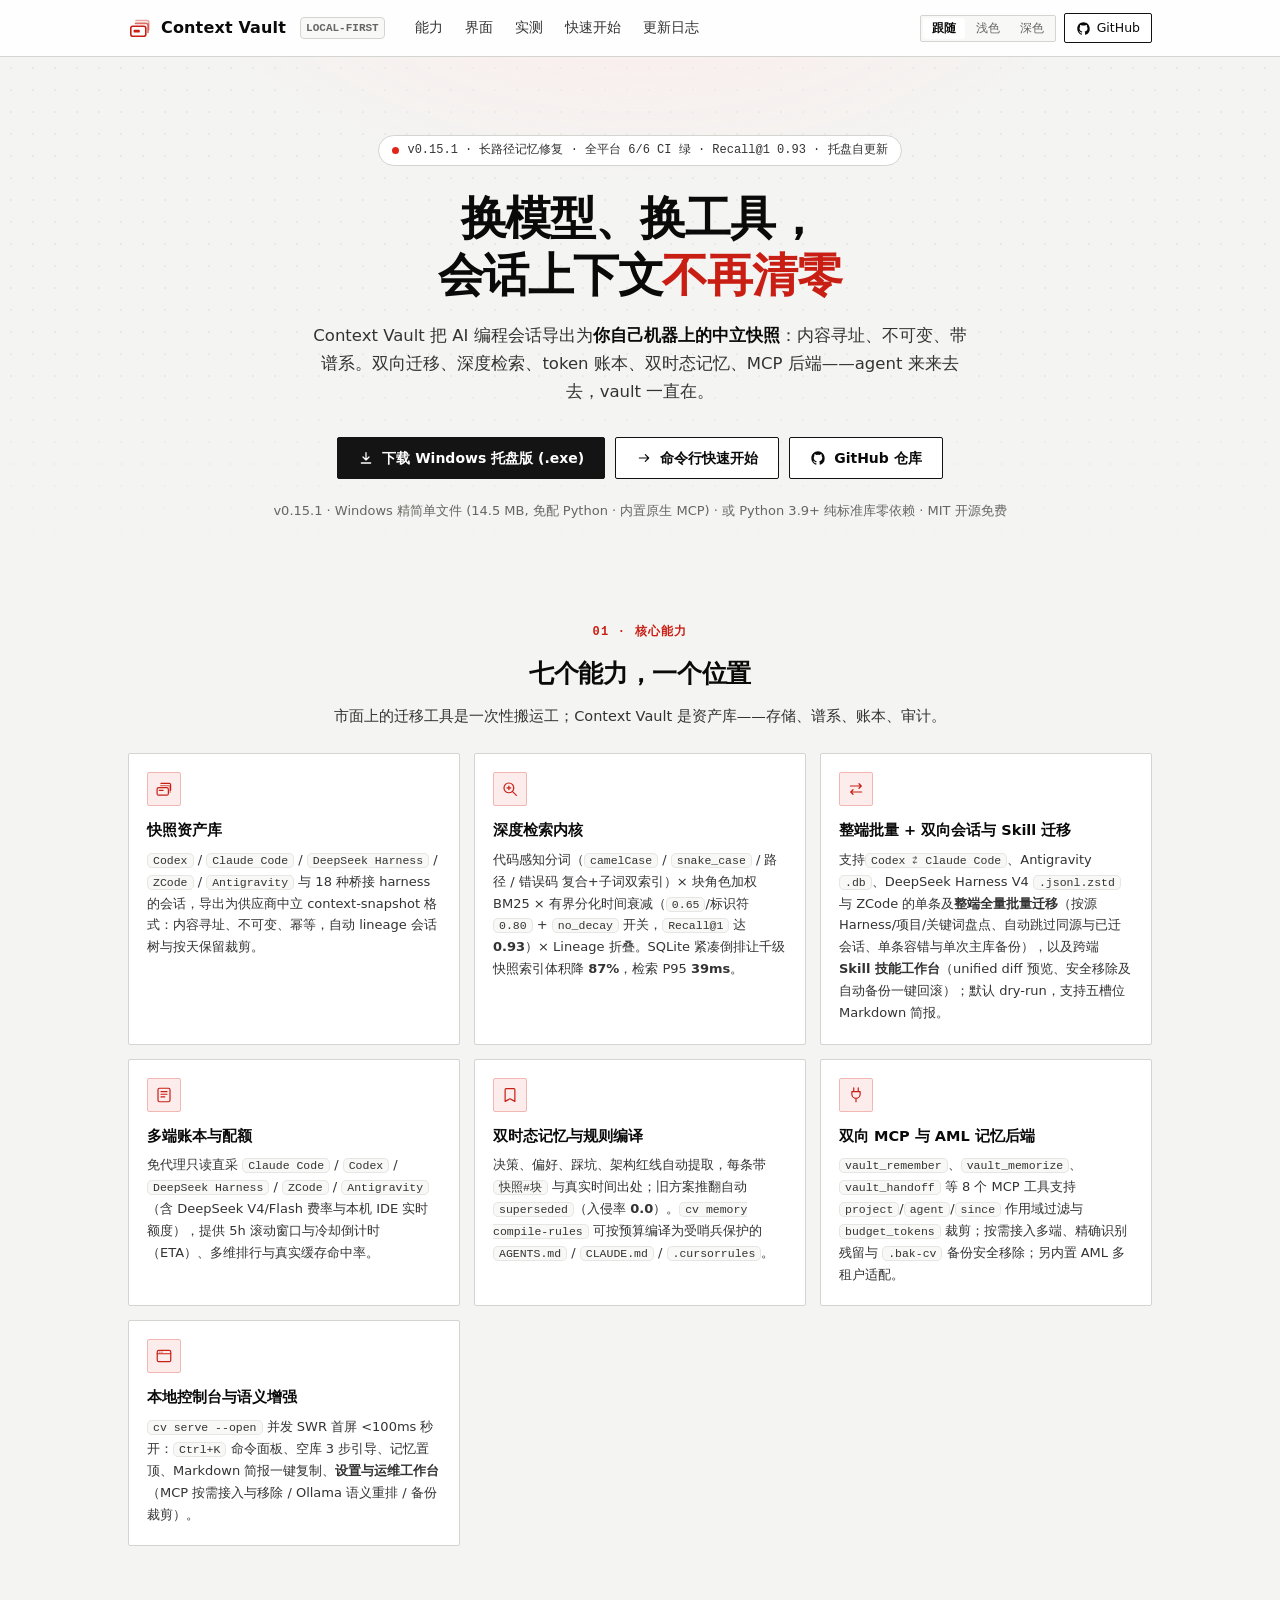
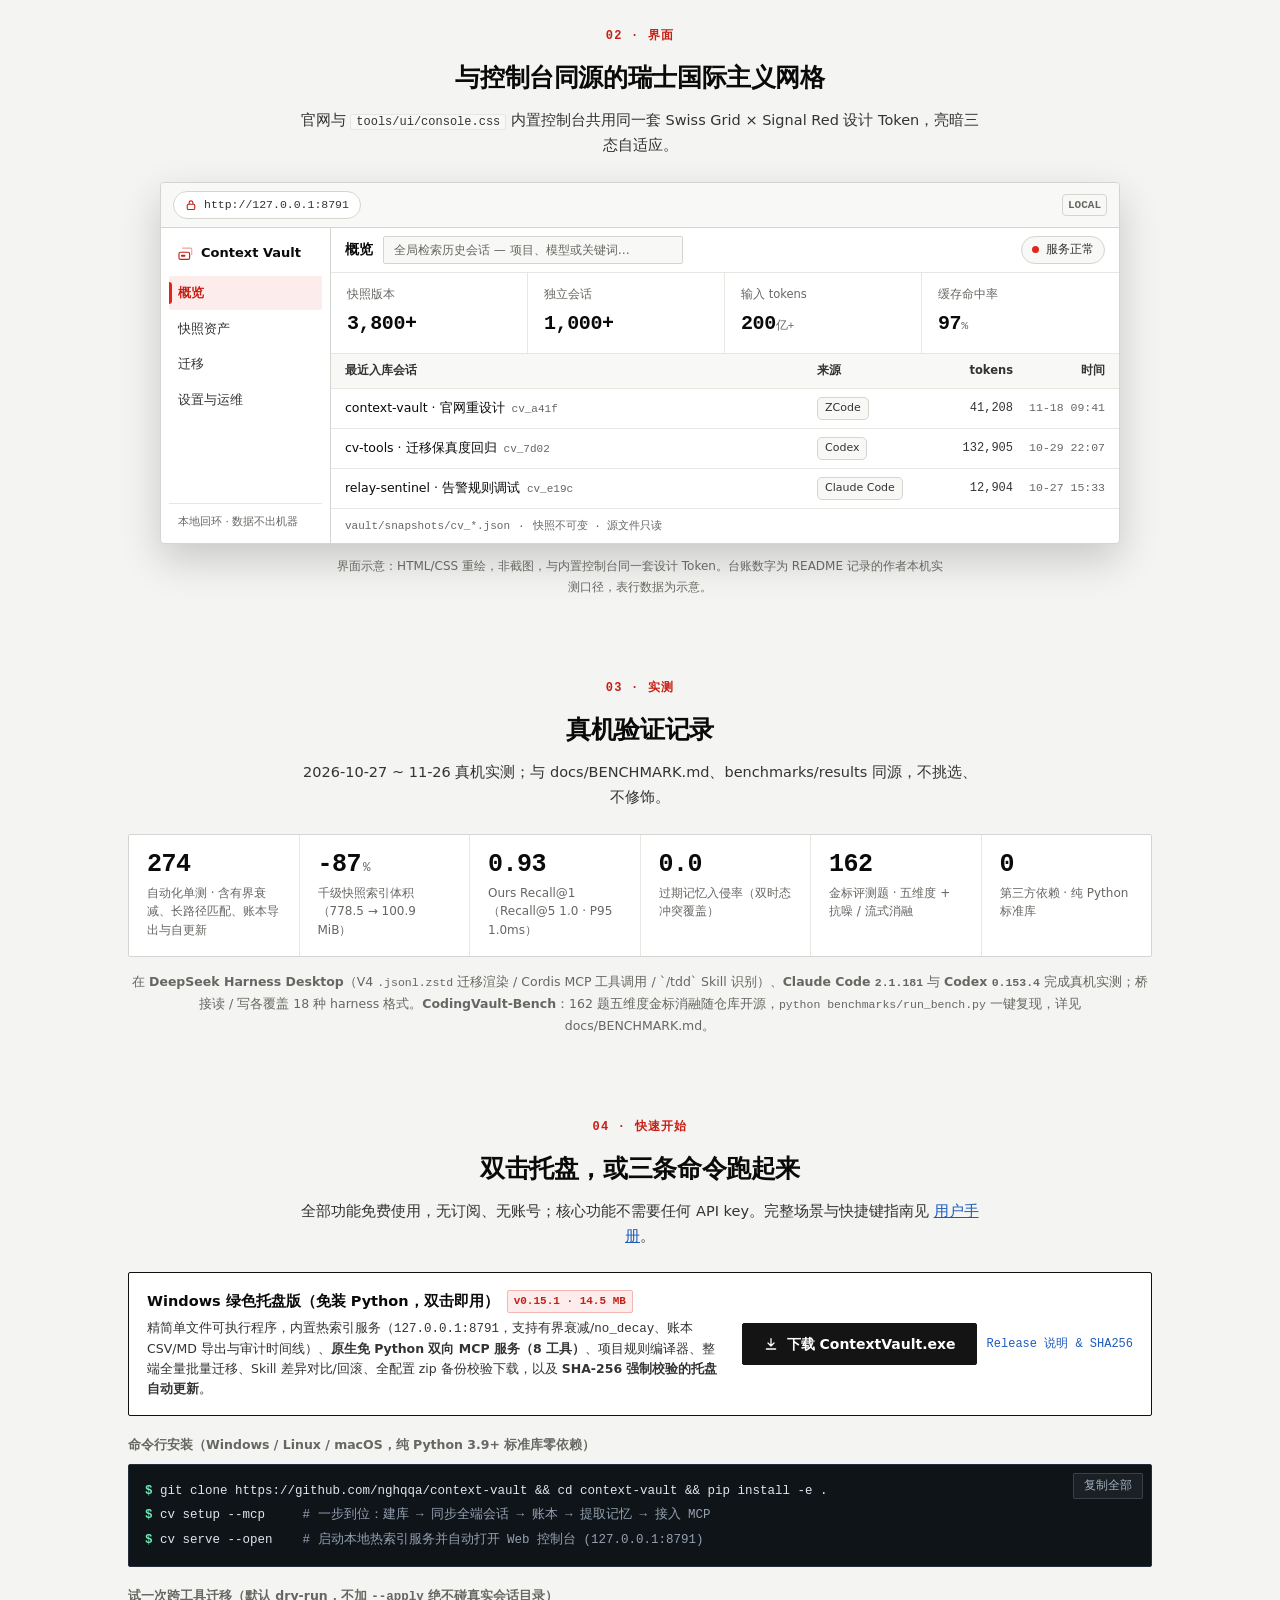
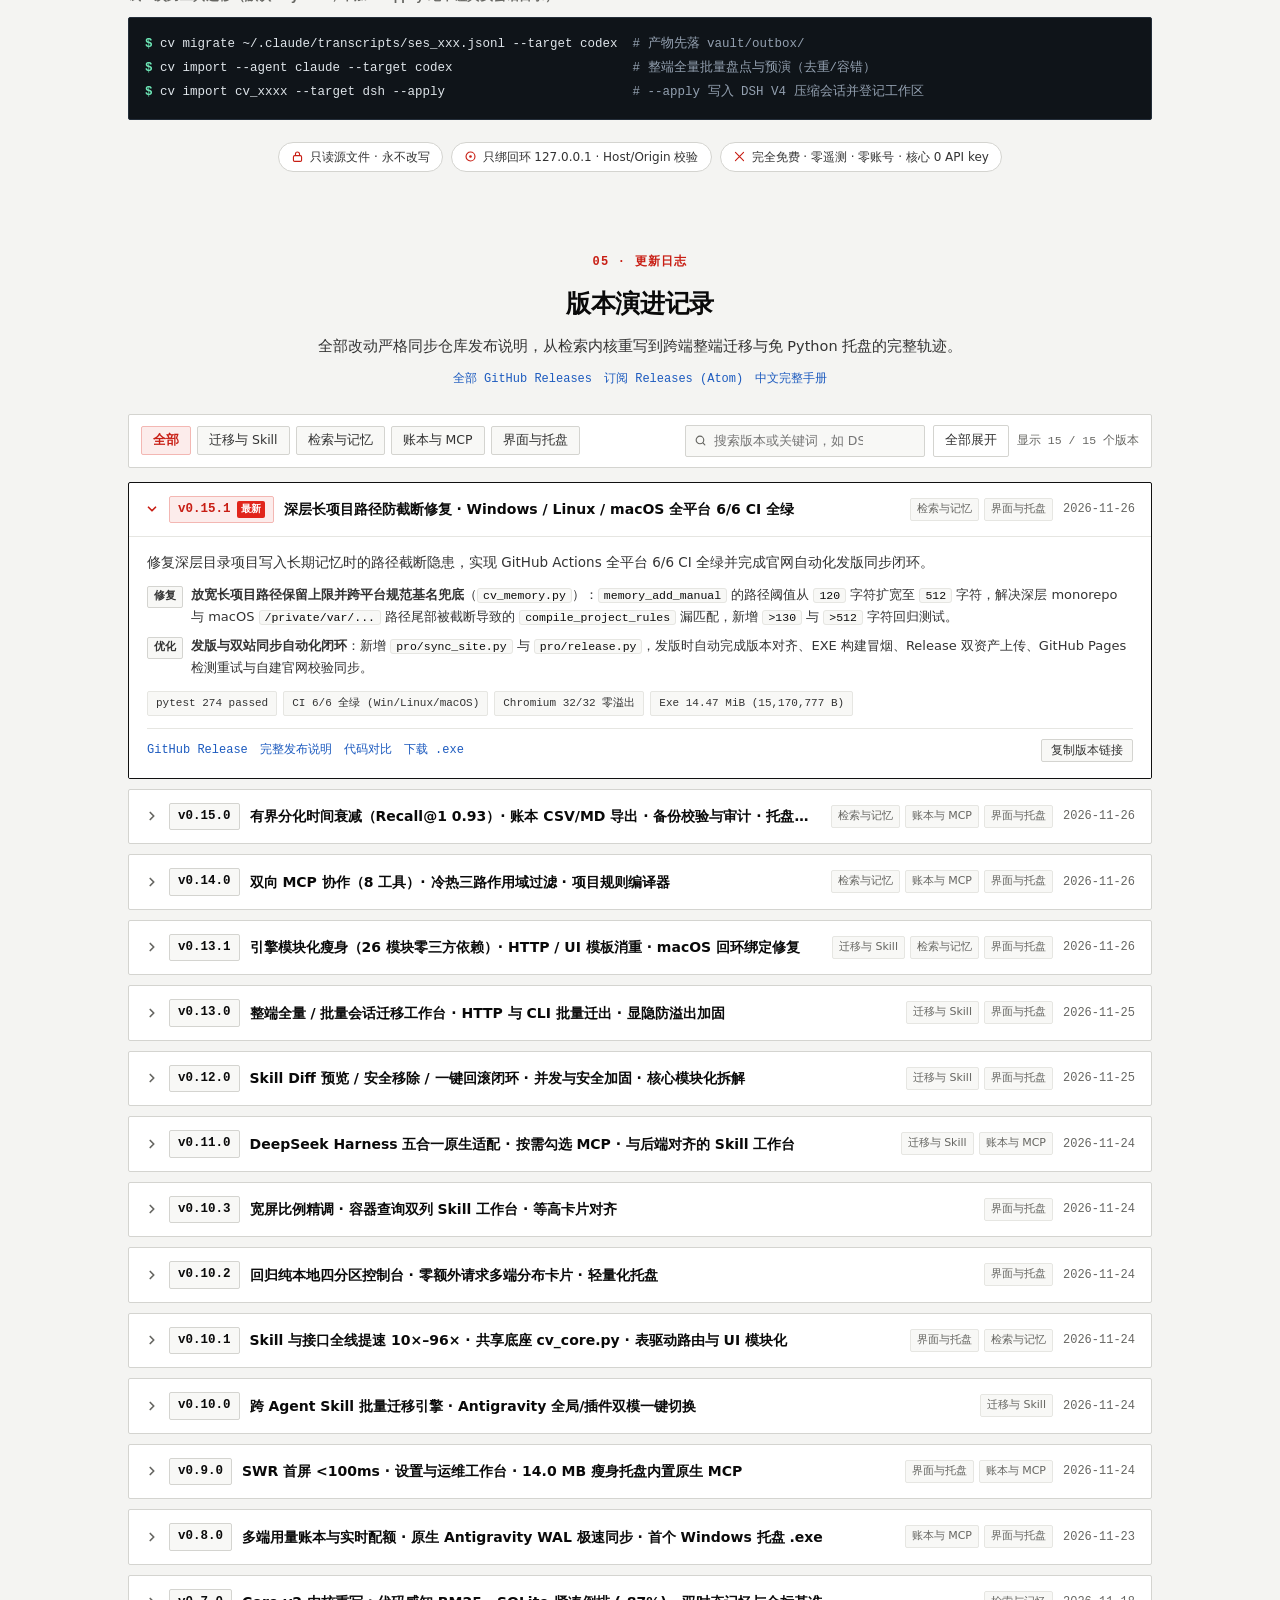
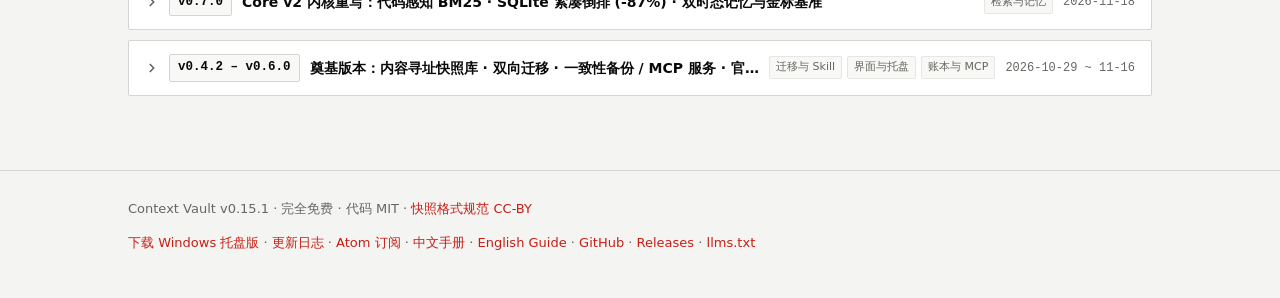
==== commit dc87a863: "release: v0.15.1 — long project path memory fix & 6/6 CI green" ====
--- a/docs/site/index.html
+++ b/docs/site/index.html
@@ -424,11 +424,11 @@
   <!-- ============ Hero ============ -->
   <section class="hero" aria-label="简介">
     <div class="wrap">
-      <a class="badge" href="#changelog"><span class="dot" aria-hidden="true"></span>v0.15.0 · Recall@1 0.93 · 账本导出 · 备份校验 · 托盘自更新</a>
+      <a class="badge" href="#changelog"><span class="dot" aria-hidden="true"></span>v0.15.1 · 长路径记忆修复 · 全平台 6/6 CI 绿 · Recall@1 0.93 · 托盘自更新</a>
       <h1>换模型、换工具，<br>会话上下文<em>不再清零</em></h1>
       <p class="lede">Context Vault 把 AI 编程会话导出为<b>你自己机器上的中立快照</b>：内容寻址、不可变、带谱系。双向迁移、深度检索、token 账本、双时态记忆、MCP 后端——agent 来来去去，vault 一直在。</p>
       <div class="cta">
-        <a class="btn primary" href="https://github.com/nghqqa/context-vault/releases/download/v0.15.0/ContextVault.exe">
+        <a class="btn primary" href="https://github.com/nghqqa/context-vault/releases/download/v0.15.1/ContextVault.exe">
           <svg viewBox="0 0 24 24" fill="none" stroke="currentColor" stroke-width="1.9" stroke-linecap="round" stroke-linejoin="round" aria-hidden="true"><path d="M12 4v11m0 0-4.5-4.5M12 15l4.5-4.5M5 19.5h14"/></svg>
           下载 Windows 托盘版 (.exe)
         </a>
@@ -441,7 +441,7 @@
           GitHub 仓库
         </a>
       </div>
-      <p class="meta">v0.15.0 · Windows 精简单文件 (14.5 MB, 免配 Python · 内置原生 MCP) · 或 Python 3.9+ 纯标准库零依赖 · MIT 开源免费</p>
+      <p class="meta">v0.15.1 · Windows 精简单文件 (14.5 MB, 免配 Python · 内置原生 MCP) · 或 Python 3.9+ 纯标准库零依赖 · MIT 开源免费</p>
     </div>
   </section>
 
@@ -560,7 +560,7 @@
         <p class="sub">2026-10-27 ~ 11-26 真机实测；与 docs/BENCHMARK.md、benchmarks/results 同源，不挑选、不修饰。</p>
       </div>
       <div class="stats">
-        <div class="stat"><span class="v">273</span><span class="k">自动化单测 · 含有界衰减、账本导出、备份校验与自更新</span></div>
+        <div class="stat"><span class="v">274</span><span class="k">自动化单测 · 含有界衰减、长路径匹配、账本导出与自更新</span></div>
         <div class="stat"><span class="v">-87<small>%</small></span><span class="k">千级快照索引体积（778.5 → 100.9 MiB）</span></div>
         <div class="stat"><span class="v">0.93</span><span class="k">Ours Recall@1（Recall@5 1.0 · P95 1.0ms）</span></div>
         <div class="stat"><span class="v">0.0</span><span class="k">过期记忆入侵率（双时态冲突覆盖）</span></div>
@@ -581,15 +581,15 @@
       </div>
       <div class="dl-card">
         <div class="dl-info">
-          <div class="dl-head">Windows 绿色托盘版（免装 Python，双击即用）<span class="dl-tag">v0.15.0 · 14.5 MB</span></div>
+          <div class="dl-head">Windows 绿色托盘版（免装 Python，双击即用）<span class="dl-tag">v0.15.1 · 14.5 MB</span></div>
           <p class="dl-desc">精简单文件可执行程序，内置热索引服务（<code>127.0.0.1:8791</code>，支持有界衰减/<code>no_decay</code>、账本 CSV/MD 导出与审计时间线）、<strong>原生免 Python 双向 MCP 服务（8 工具）</strong>、项目规则编译器、整端全量批量迁移、Skill 差异对比/回滚、全配置 zip 备份校验下载，以及 <strong>SHA-256 强制校验的托盘自动更新</strong>。</p>
         </div>
         <div class="dl-acts">
-          <a class="btn primary" href="https://github.com/nghqqa/context-vault/releases/download/v0.15.0/ContextVault.exe">
+          <a class="btn primary" href="https://github.com/nghqqa/context-vault/releases/download/v0.15.1/ContextVault.exe">
             <svg viewBox="0 0 24 24" fill="none" stroke="currentColor" stroke-width="1.9" stroke-linecap="round" stroke-linejoin="round" aria-hidden="true"><path d="M12 4v11m0 0-4.5-4.5M12 15l4.5-4.5M5 19.5h14"/></svg>
             下载 ContextVault.exe
           </a>
-          <a class="dl-sub" href="https://github.com/nghqqa/context-vault/releases/tag/v0.15.0">Release 说明 &amp; SHA256</a>
+          <a class="dl-sub" href="https://github.com/nghqqa/context-vault/releases/tag/v0.15.1">Release 说明 &amp; SHA256</a>
         </div>
       </div>
       <p class="term-label" style="margin-top:0">命令行安装（Windows / Linux / macOS，纯 Python 3.9+ 标准库零依赖）</p>
@@ -644,15 +644,44 @@
           <button type="button" id="cl-toggle-all" class="cl-act" commandfor="cl-list" command="--toggle-all" aria-expanded="false">
             <span class="expand">全部展开</span><span class="collapse">全部收起</span>
           </button>
-          <span id="cl-count" class="cl-count" aria-live="polite">显示 14 / 14 个版本</span>
+          <span id="cl-count" class="cl-count" aria-live="polite">显示 15 / 15 个版本</span>
         </div>
       </div>
 
       <div id="cl-list" class="cl-list">
 
-        <details class="cl-item" id="v0.15.0" data-cats="retrieval ledger ui" open>
-          <summary>
-            <span class="cl-ver latest">v0.15.0 <b>最新</b></span>
+        <details class="cl-item" id="v0.15.1" data-cats="retrieval ui" open>
+          <summary>
+            <span class="cl-ver latest">v0.15.1 <b>最新</b></span>
+            <span class="cl-title">深层长项目路径防截断修复 · Windows / Linux / macOS 全平台 6/6 CI 全绿</span>
+            <span class="cl-tags"><span class="cl-tag">检索与记忆</span><span class="cl-tag">界面与托盘</span></span>
+            <time datetime="2026-11-26">2026-11-26</time>
+          </summary>
+          <div class="cl-body">
+            <p class="cl-lead">修复深层目录项目写入长期记忆时的路径截断隐患，实现 GitHub Actions 全平台 6/6 CI 全绿并完成官网自动化发版同步闭环。</p>
+            <ul class="cl-pts">
+              <li><span class="cl-kind k-fix">修复</span><span><b>放宽长项目路径保留上限并跨平台规范基名兜底</b>（<code>cv_memory.py</code>）：<code>memory_add_manual</code> 的路径阈值从 <code>120</code> 字符扩宽至 <code>512</code> 字符，解决深层 monorepo 与 macOS <code>/private/var/...</code> 路径尾部被截断导致的 <code>compile_project_rules</code> 漏匹配，新增 <code>&gt;130</code> 与 <code>&gt;512</code> 字符回归测试。</span></li>
+              <li><span class="cl-kind k-opt">优化</span><span><b>发版与双站同步自动化闭环</b>：新增 <code>pro/sync_site.py</code> 与 <code>pro/release.py</code>，发版时自动完成版本对齐、EXE 构建冒烟、Release 双资产上传、GitHub Pages 检测重试与自建官网校验同步。</span></li>
+            </ul>
+            <div class="cl-metrics">
+              <span class="cl-m">pytest 274 passed</span>
+              <span class="cl-m">CI 6/6 全绿 (Win/Linux/macOS)</span>
+              <span class="cl-m">Chromium 32/32 零溢出</span>
+              <span class="cl-m">Exe 14.47 MiB (15,170,777 B)</span>
+            </div>
+            <div class="cl-links">
+              <a href="https://github.com/nghqqa/context-vault/releases/tag/v0.15.1">GitHub Release</a>
+              <a href="https://github.com/nghqqa/context-vault/blob/main/docs/release-notes-v0.15.1.md">完整发布说明</a>
+              <a href="https://github.com/nghqqa/context-vault/compare/v0.15.0...v0.15.1">代码对比</a>
+              <a href="https://github.com/nghqqa/context-vault/releases/download/v0.15.1/ContextVault.exe">下载 .exe</a>
+              <button type="button" class="cl-copy-link" data-hash="#v0.15.1">复制版本链接</button>
+            </div>
+          </div>
+        </details>
+
+        <details class="cl-item" id="v0.15.0" data-cats="retrieval ledger ui">
+          <summary>
+            <span class="cl-ver">v0.15.0</span>
             <span class="cl-title">有界分化时间衰减（Recall@1 0.93）· 账本 CSV/MD 导出 · 备份校验与审计 · 托盘自更新</span>
             <span class="cl-tags"><span class="cl-tag">检索与记忆</span><span class="cl-tag">账本与 MCP</span><span class="cl-tag">界面与托盘</span></span>
             <time datetime="2026-11-26">2026-11-26</time>
@@ -1067,8 +1096,8 @@
 
 <footer>
   <div class="wrap foot-in">
-    <div>Context Vault v0.15.0 · 完全免费 · 代码 MIT · <a href="https://github.com/nghqqa/context-vault/blob/main/docs/snapshot-format.md">快照格式规范 CC-BY</a></div>
-    <div><a href="https://github.com/nghqqa/context-vault/releases/download/v0.15.0/ContextVault.exe">下载 Windows 托盘版</a> · <a href="#changelog">更新日志</a> · <a href="https://github.com/nghqqa/context-vault/releases.atom">Atom 订阅</a> · <a href="https://github.com/nghqqa/context-vault/blob/main/docs/USAGE.md">中文手册</a> · <a href="https://github.com/nghqqa/context-vault/blob/main/docs/USAGE.en.md">English Guide</a> · <a href="https://github.com/nghqqa/context-vault">GitHub</a> · <a href="https://github.com/nghqqa/context-vault/releases">Releases</a> · <a href="https://raw.githubusercontent.com/nghqqa/context-vault/main/llms.txt">llms.txt</a></div>
+    <div>Context Vault v0.15.1 · 完全免费 · 代码 MIT · <a href="https://github.com/nghqqa/context-vault/blob/main/docs/snapshot-format.md">快照格式规范 CC-BY</a></div>
+    <div><a href="https://github.com/nghqqa/context-vault/releases/download/v0.15.1/ContextVault.exe">下载 Windows 托盘版</a> · <a href="#changelog">更新日志</a> · <a href="https://github.com/nghqqa/context-vault/releases.atom">Atom 订阅</a> · <a href="https://github.com/nghqqa/context-vault/blob/main/docs/USAGE.md">中文手册</a> · <a href="https://github.com/nghqqa/context-vault/blob/main/docs/USAGE.en.md">English Guide</a> · <a href="https://github.com/nghqqa/context-vault">GitHub</a> · <a href="https://github.com/nghqqa/context-vault/releases">Releases</a> · <a href="https://raw.githubusercontent.com/nghqqa/context-vault/main/llms.txt">llms.txt</a></div>
   </div>
 </footer>
 
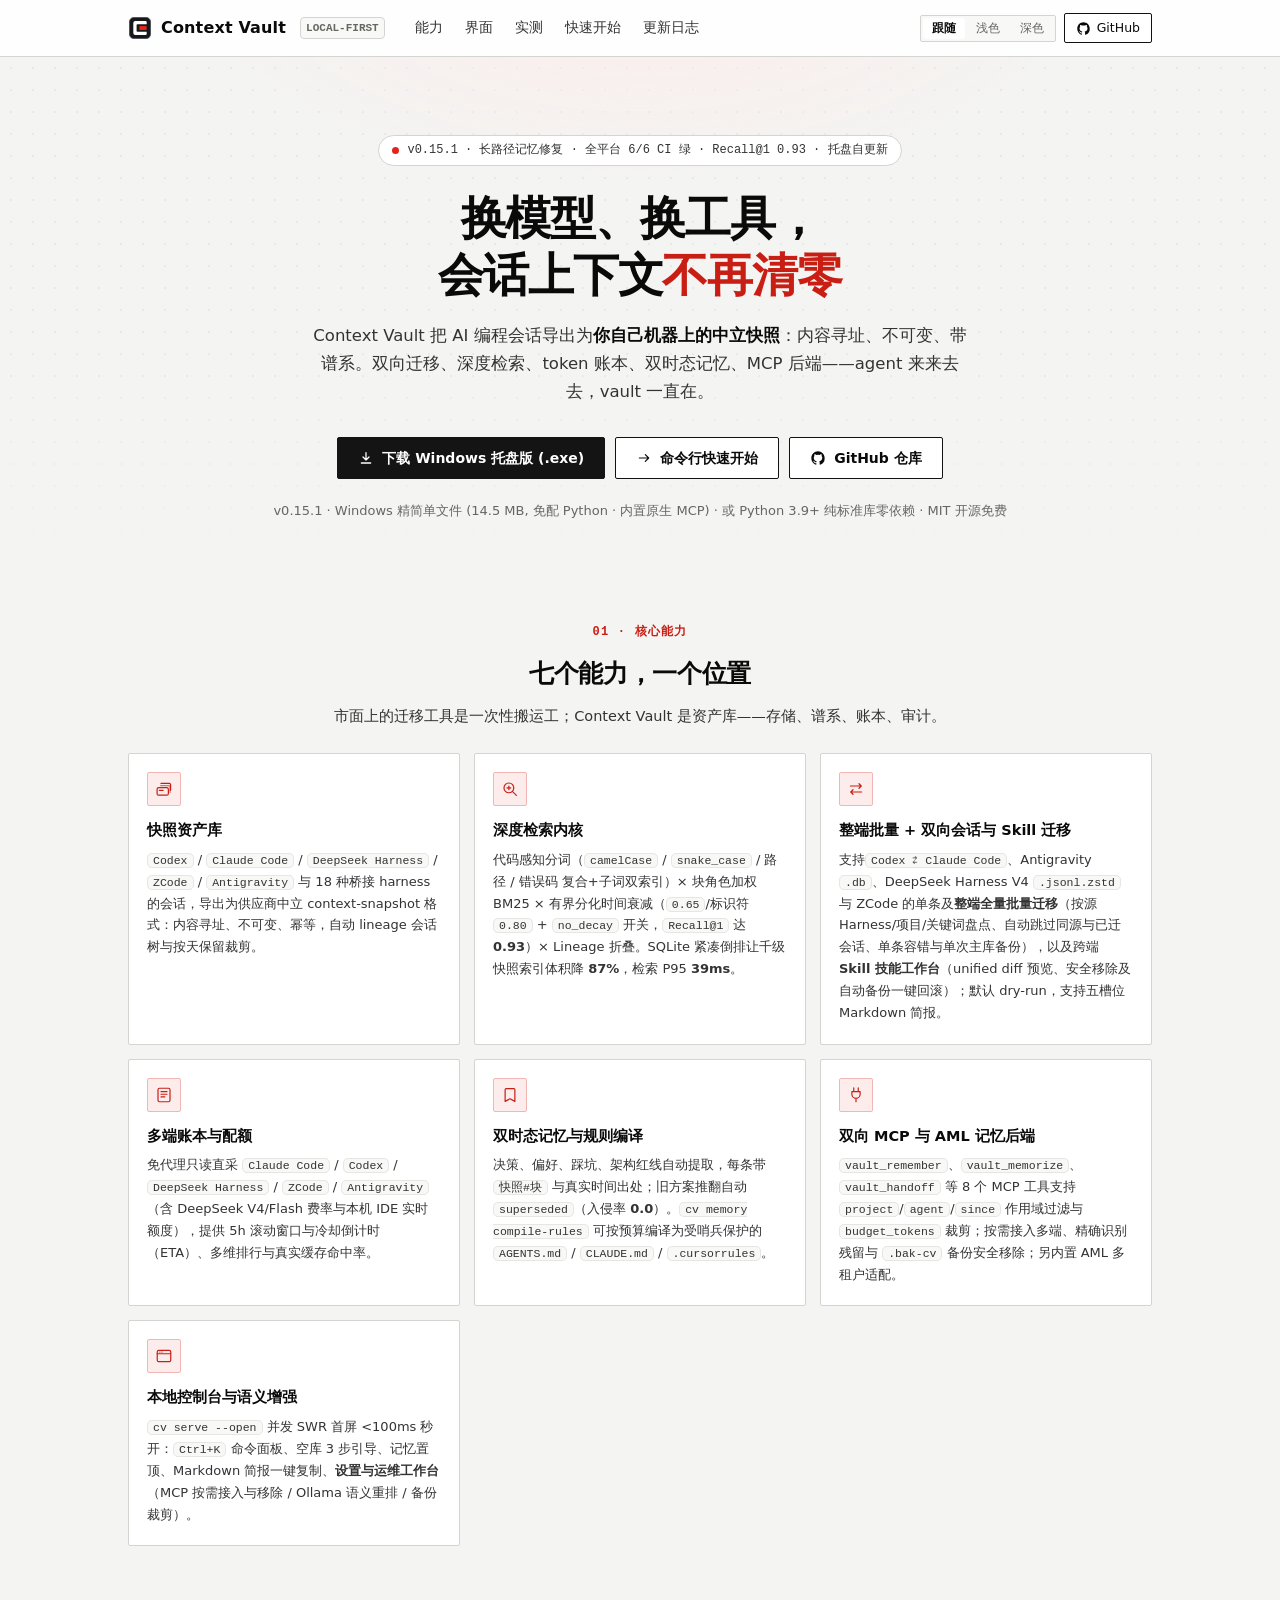
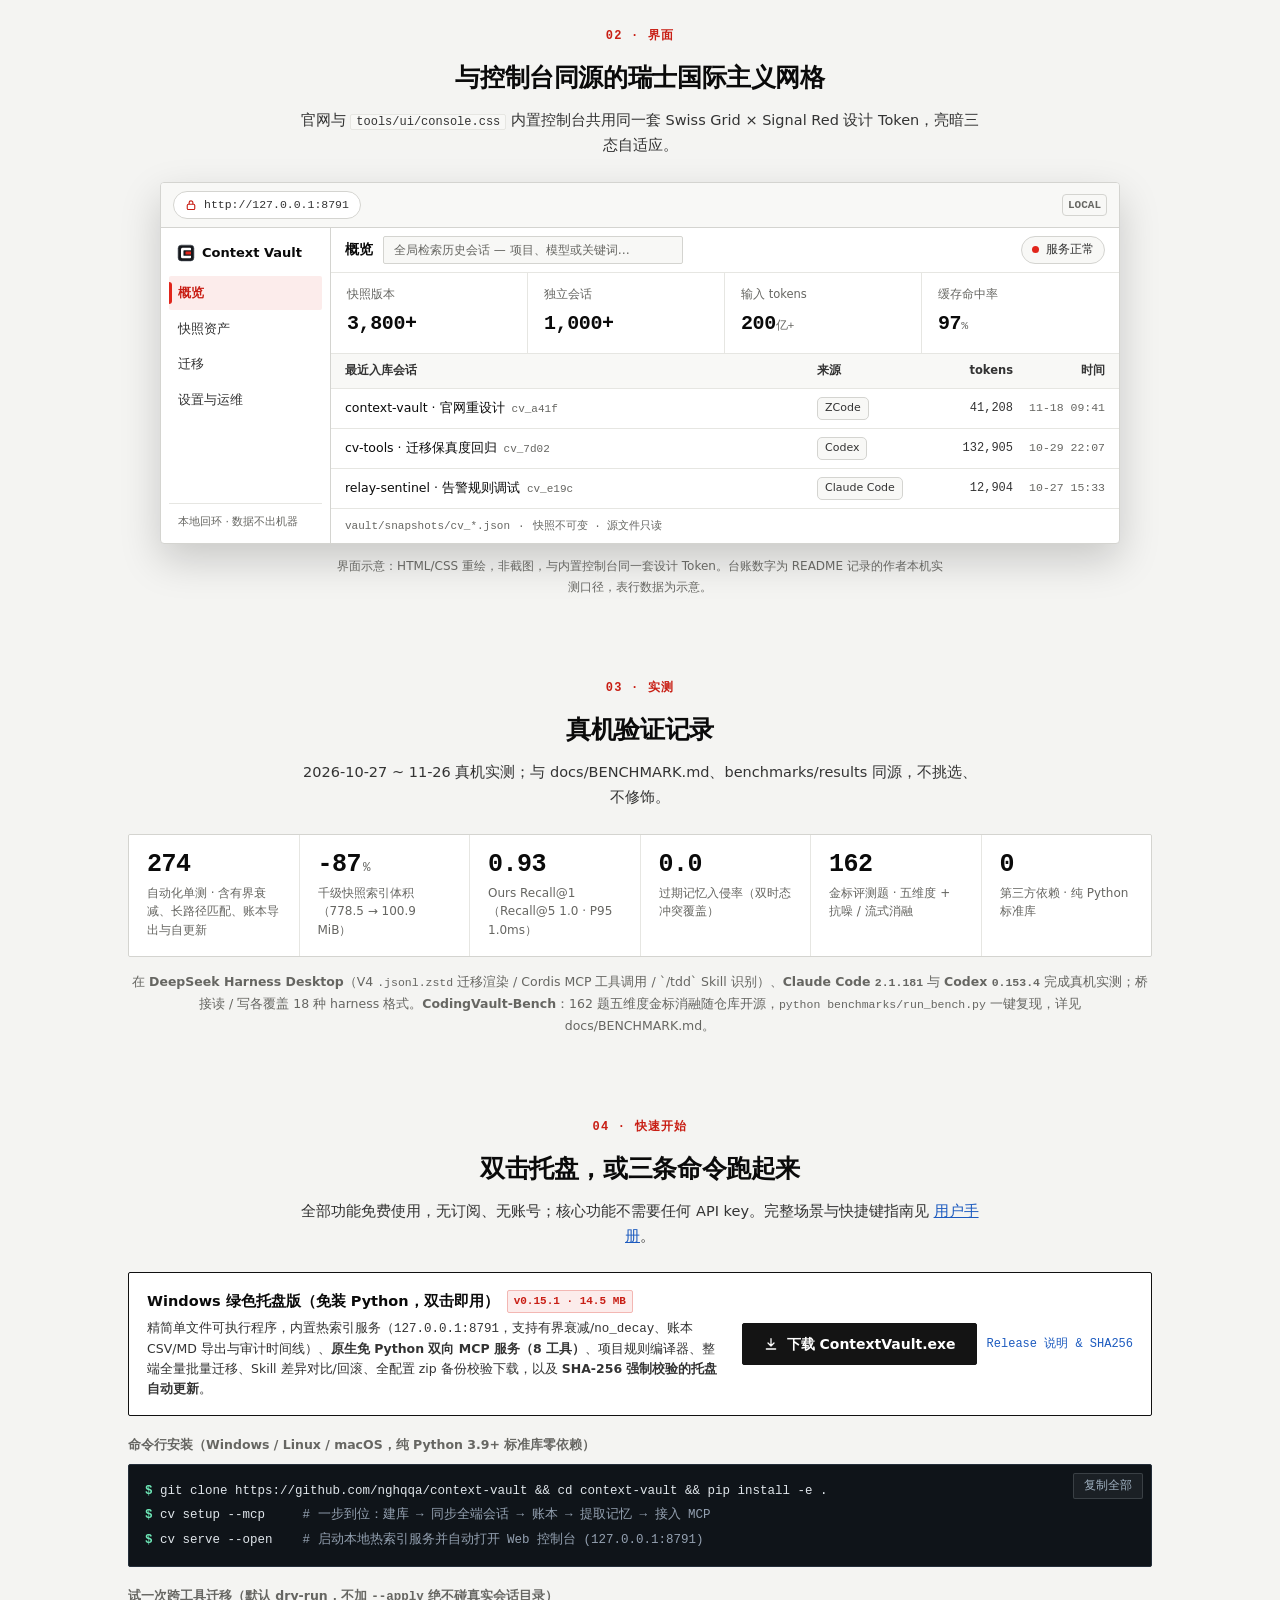
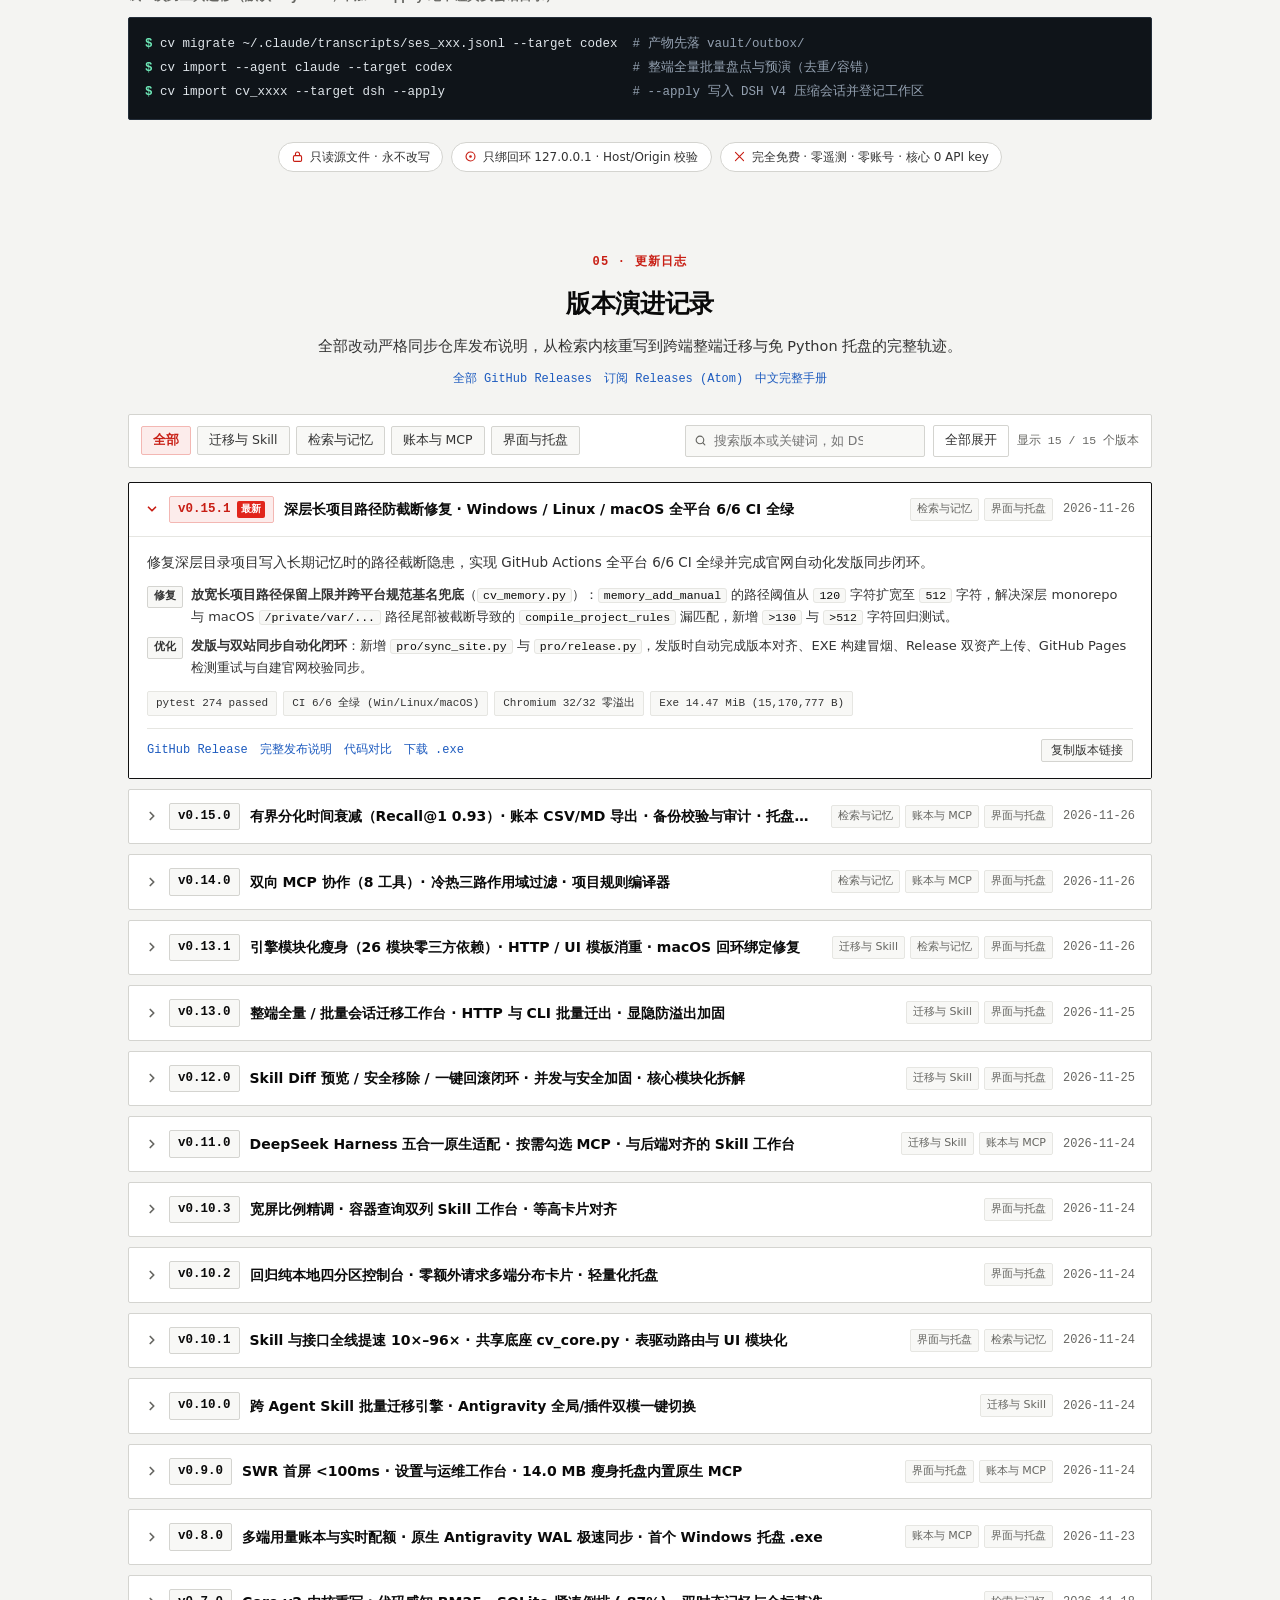
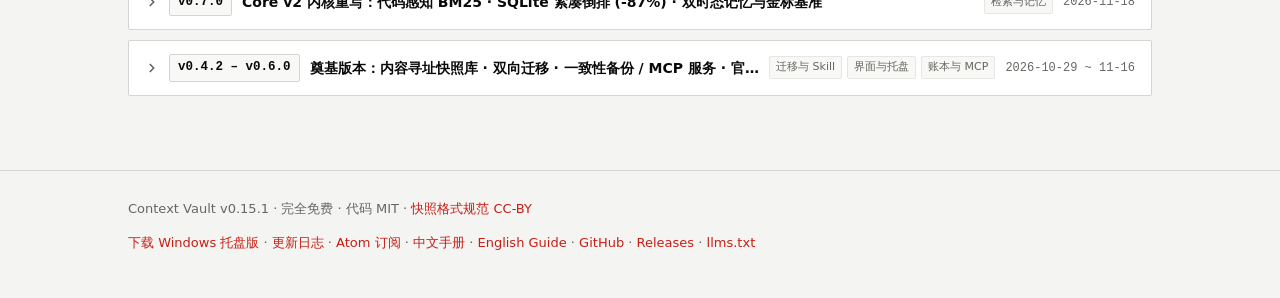
==== commit 8f9ec80a: "feat(brand): adopt Vault Core icon across console, website, and OG image" ====
--- a/docs/site/index.html
+++ b/docs/site/index.html
@@ -8,7 +8,51 @@
 <title>Context Vault — 本地优先的 AI 会话资产库</title>
 <link rel="canonical" href="https://vault.nghqqa.cn/">
 <meta name="description" content="把 Codex / Claude Code / DeepSeek Harness / ZCode / Antigravity 等会话与 Skill 导出为供应商中立快照：双向迁移、深度检索、token 账本、双时态记忆、按需 MCP 后端。纯标准库零依赖，数据不出机器。">
-<link rel="icon" href="data:image/svg+xml,%3Csvg xmlns='http://www.w3.org/2000/svg' viewBox='0 0 20 20'%3E%3Crect x='2' y='2' width='16' height='16' fill='%23e1251b'/%3E%3Cpath d='M10 5v10M5 10h10' stroke='%23ffffff' stroke-width='2.6'/%3E%3C/svg%3E">
+<meta name="robots" content="index,follow">
+<meta name="theme-color" content="#f4f4f2" media="(prefers-color-scheme: light)">
+<meta name="theme-color" content="#18191b" media="(prefers-color-scheme: dark)">
+<meta property="og:type" content="website">
+<meta property="og:site_name" content="Context Vault">
+<meta property="og:locale" content="zh_CN">
+<meta property="og:url" content="https://vault.nghqqa.cn/">
+<meta property="og:title" content="Context Vault — 本地优先的 AI 会话资产库">
+<meta property="og:description" content="把 Codex / Claude Code / DeepSeek Harness / ZCode / Antigravity 等会话与 Skill 导出为供应商中立快照：双向迁移、深度检索、token 账本、双时态记忆、按需 MCP 后端。纯标准库零依赖，数据不出机器。">
+<meta property="og:image" content="https://vault.nghqqa.cn/og-image.png">
+<meta property="og:image:type" content="image/png">
+<meta property="og:image:width" content="1200">
+<meta property="og:image:height" content="630">
+<meta property="og:image:alt" content="Context Vault — 本地优先的 AI 会话资产库控制台预览">
+<meta name="twitter:card" content="summary_large_image">
+<meta name="twitter:title" content="Context Vault — 本地优先的 AI 会话资产库">
+<meta name="twitter:description" content="把 Codex / Claude Code / DeepSeek Harness / ZCode / Antigravity 等会话与 Skill 导出为供应商中立快照：双向迁移、深度检索、token 账本、双时态记忆、按需 MCP 后端。纯标准库零依赖，数据不出机器。">
+<meta name="twitter:image" content="https://vault.nghqqa.cn/og-image.png">
+<meta name="twitter:image:alt" content="Context Vault — 本地优先的 AI 会话资产库控制台预览">
+<script type="application/ld+json">
+{
+  "@context": "https://schema.org",
+  "@type": ["SoftwareApplication", "SoftwareSourceCode"],
+  "name": "Context Vault",
+  "url": "https://vault.nghqqa.cn/",
+  "image": "https://vault.nghqqa.cn/og-image.png",
+  "description": "把 Codex / Claude Code / DeepSeek Harness / ZCode / Antigravity 等会话与 Skill 导出为供应商中立快照：双向迁移、深度检索、token 账本、双时态记忆、按需 MCP 后端。纯标准库零依赖，数据不出机器。",
+  "applicationCategory": "DeveloperApplication",
+  "operatingSystem": "Windows, Linux, macOS",
+  "softwareVersion": "0.15.1",
+  "programmingLanguage": "Python",
+  "runtimePlatform": "Python 3.9+ (pure stdlib) + SQLite",
+  "license": "https://opensource.org/licenses/MIT",
+  "codeRepository": "https://github.com/nghqqa/context-vault",
+  "downloadUrl": "https://github.com/nghqqa/context-vault/releases/download/v0.15.1/ContextVault.exe",
+  "featureList": [
+    "本地优先的内容寻址不可变 AI 会话与 Skill 快照资产库",
+    "Codex / Claude Code / DeepSeek Harness / ZCode / Antigravity 等多端双向迁移",
+    "8 工具双向 MCP 服务（vault_remember / vault_memorize / vault_handoff / vault_context / vault_search / vault_recent / vault_snapshot / vault_stats）",
+    "纯 Python 标准库 + SQLite 零依赖本地运行",
+    "内置 CodingVault-Bench 检索评测基线与 Token 账本"
+  ]
+}
+</script>
+<link rel="icon" href="data:image/svg+xml,%3Csvg xmlns='http://www.w3.org/2000/svg' viewBox='0 0 24 24'%3E%3Crect x='1.5' y='1.5' width='21' height='21' rx='4.2' fill='%2316181c' stroke='%23424852' stroke-width='.8'/%3E%3Cpath d='M7.3 5h10.2a1.2 1.2 0 0 1 1.2 1.2v2.1H9.4a.8.8 0 0 0-.8.8v5.8a.8.8 0 0 0 .8.8h9.3v2.1a1.2 1.2 0 0 1-1.2 1.2H7.3a2 2 0 0 1-2-2V7a2 2 0 0 1 2-2Z' fill='%23ffffff'/%3E%3Crect x='11.3' y='10' width='7.4' height='4' rx='.8' fill='%23e1251b'/%3E%3C/svg%3E">
 <style>
 /* ============ Design Tokens — 与 tools/ui/console.css 同源 (Swiss International Style) ============ */
 :root{
@@ -390,10 +434,9 @@
   <div class="wrap top-in">
     <a class="brand" href="#top" aria-label="Context Vault 首页">
       <svg class="logo-mark" width="24" height="24" viewBox="0 0 24 24" fill="none" aria-hidden="true">
-        <path d="M8 4.5h11a1.8 1.8 0 0 1 1.8 1.8v7.4" stroke="currentColor" stroke-width="1.6" opacity=".4" stroke-linecap="round"/>
-        <path d="M7.5 7.4h10.7a1.8 1.8 0 0 1 1.8 1.8v7.4" stroke="currentColor" stroke-width="1.6" opacity=".65" stroke-linecap="round"/>
-        <rect x="2.8" y="10.2" width="15" height="10" rx="2" stroke="currentColor" stroke-width="1.6"/>
-        <rect x="5.6" y="13.8" width="6.2" height="2.8" rx=".9" fill="currentColor"/>
+        <rect x="1.5" y="1.5" width="21" height="21" rx="4.2" fill="#16181c" stroke="#424852" stroke-width="0.8"/>
+        <path d="M7.3 5h10.2a1.2 1.2 0 0 1 1.2 1.2v2.1H9.4a.8.8 0 0 0-.8.8v5.8a.8.8 0 0 0 .8.8h9.3v2.1a1.2 1.2 0 0 1-1.2 1.2H7.3a2 2 0 0 1-2-2V7a2 2 0 0 1 2-2Z" fill="#ffffff"/>
+        <rect x="11.3" y="10" width="7.4" height="4" rx="0.8" fill="#e1251b"/>
       </svg>
       Context Vault
     </a>
@@ -513,7 +556,7 @@
           <div class="mock-shell">
             <div class="mock-side">
               <div class="ms-brand">
-                <svg class="logo-mark" width="17" height="17" viewBox="0 0 24 24" fill="none" aria-hidden="true"><path d="M8 4.5h11a1.8 1.8 0 0 1 1.8 1.8v7.4" stroke="currentColor" stroke-width="1.6" opacity=".4" stroke-linecap="round"/><rect x="2.8" y="10.2" width="15" height="10" rx="2" stroke="currentColor" stroke-width="1.6"/><rect x="5.6" y="13.8" width="6.2" height="2.8" rx=".9" fill="currentColor"/></svg>
+                <svg class="logo-mark" width="18" height="18" viewBox="0 0 24 24" fill="none" aria-hidden="true"><rect x="1.5" y="1.5" width="21" height="21" rx="4.2" fill="#16181c" stroke="#424852" stroke-width="0.8"/><path d="M7.3 5h10.2a1.2 1.2 0 0 1 1.2 1.2v2.1H9.4a.8.8 0 0 0-.8.8v5.8a.8.8 0 0 0 .8.8h9.3v2.1a1.2 1.2 0 0 1-1.2 1.2H7.3a2 2 0 0 1-2-2V7a2 2 0 0 1 2-2Z" fill="#ffffff"/><rect x="11.3" y="10" width="7.4" height="4" rx="0.8" fill="#e1251b"/></svg>
                 Context Vault
               </div>
               <div class="ms-nav">
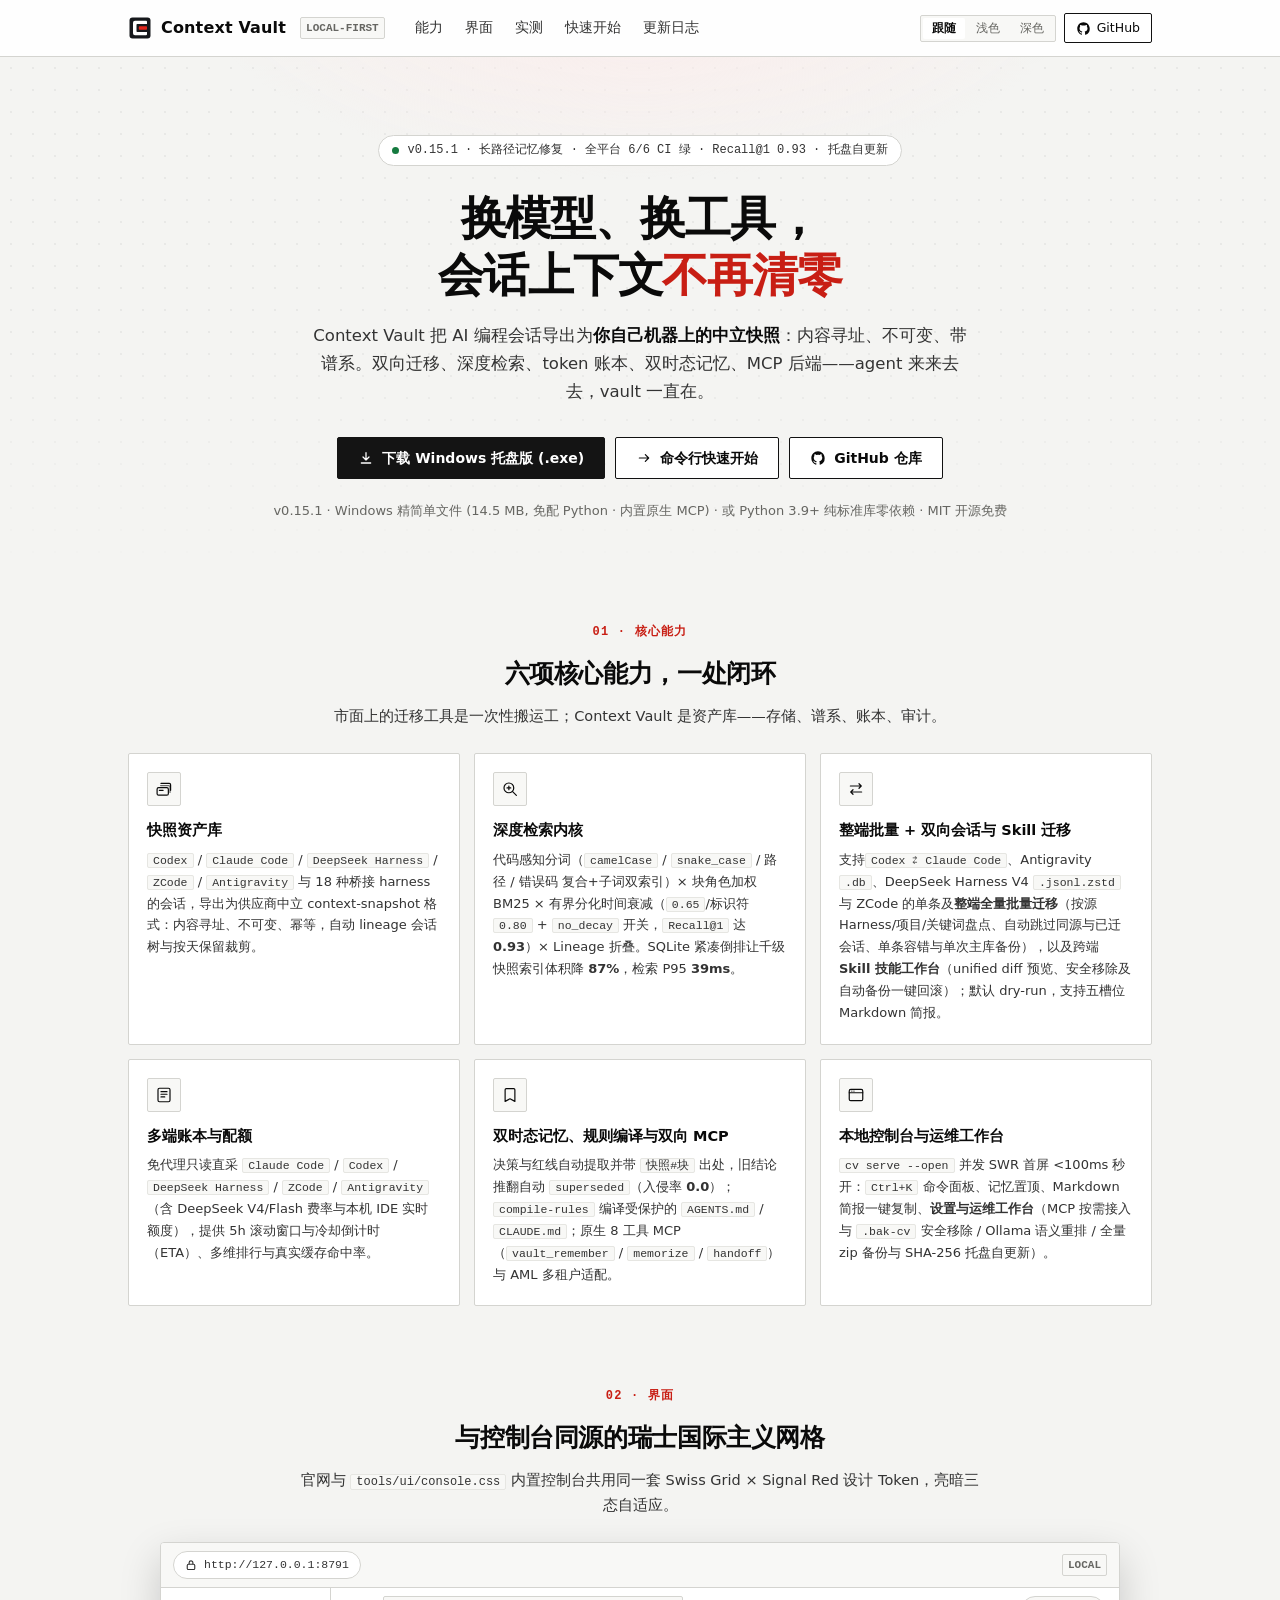
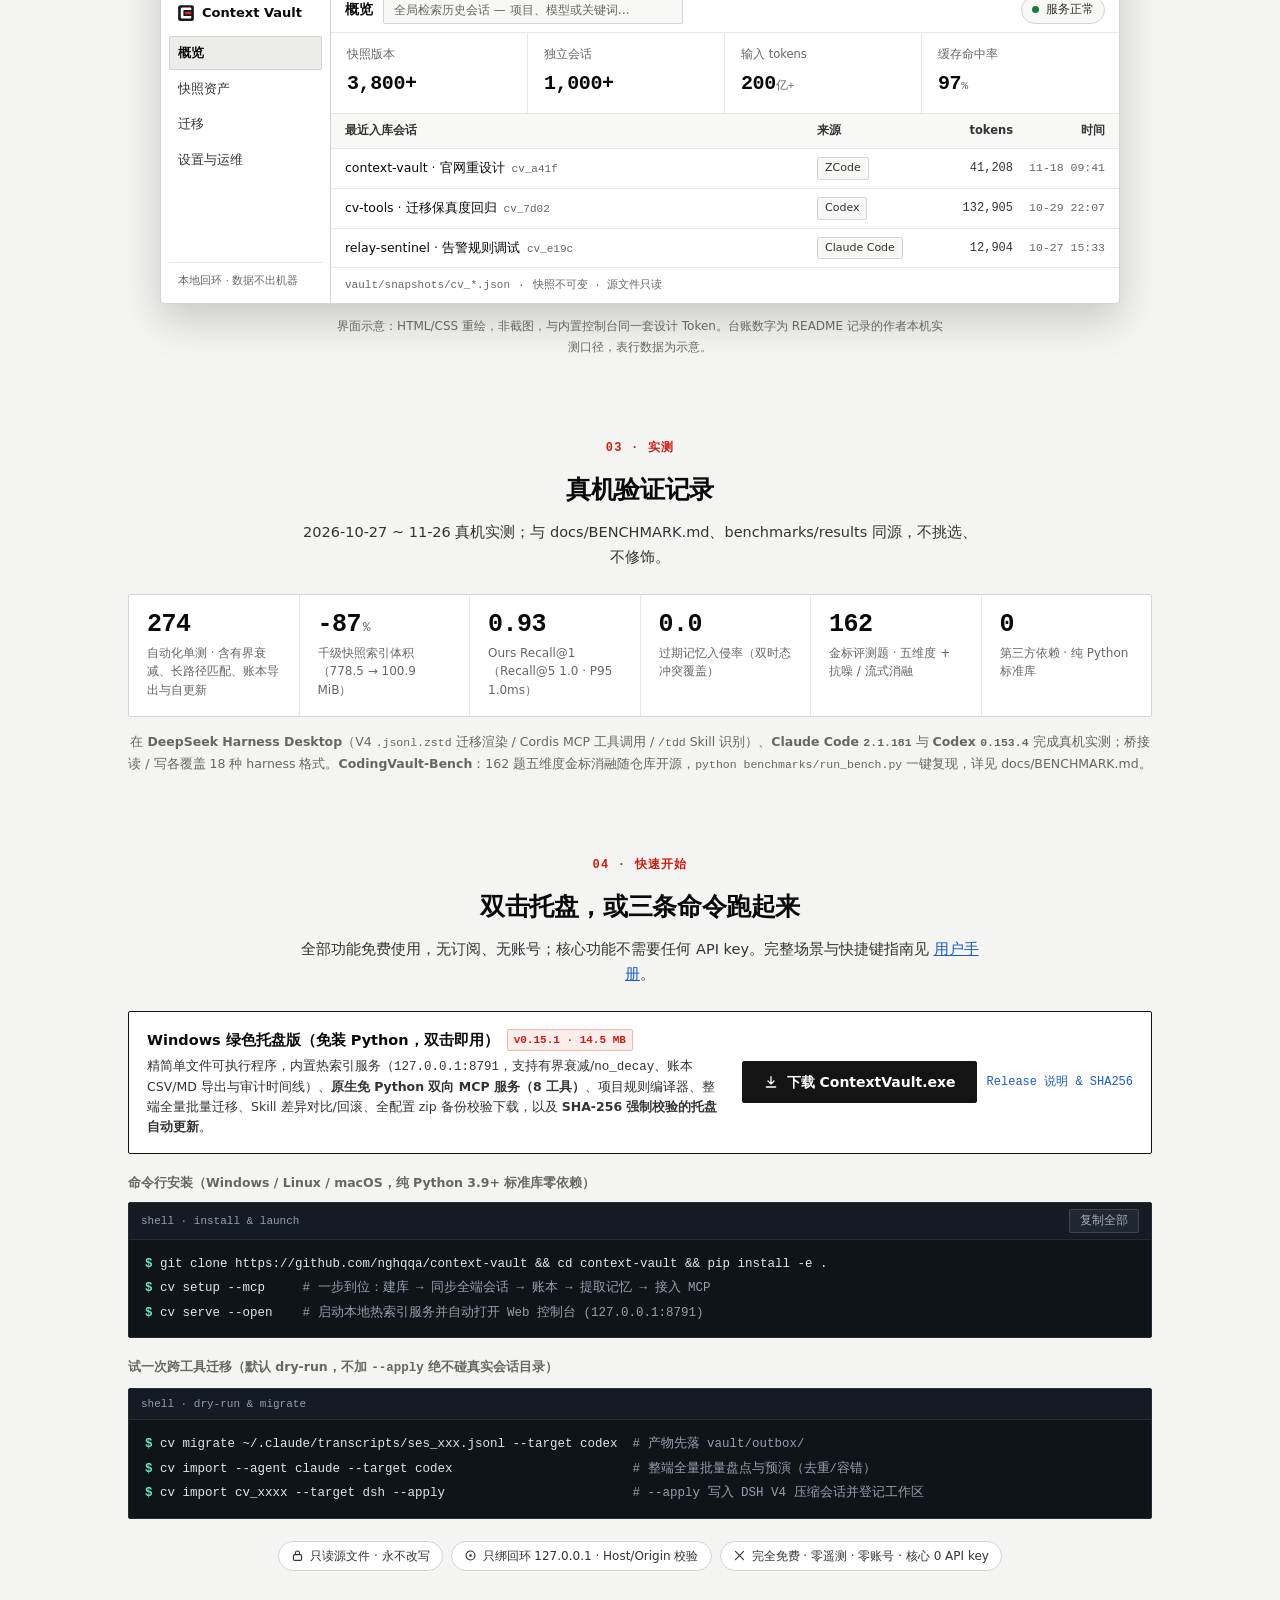
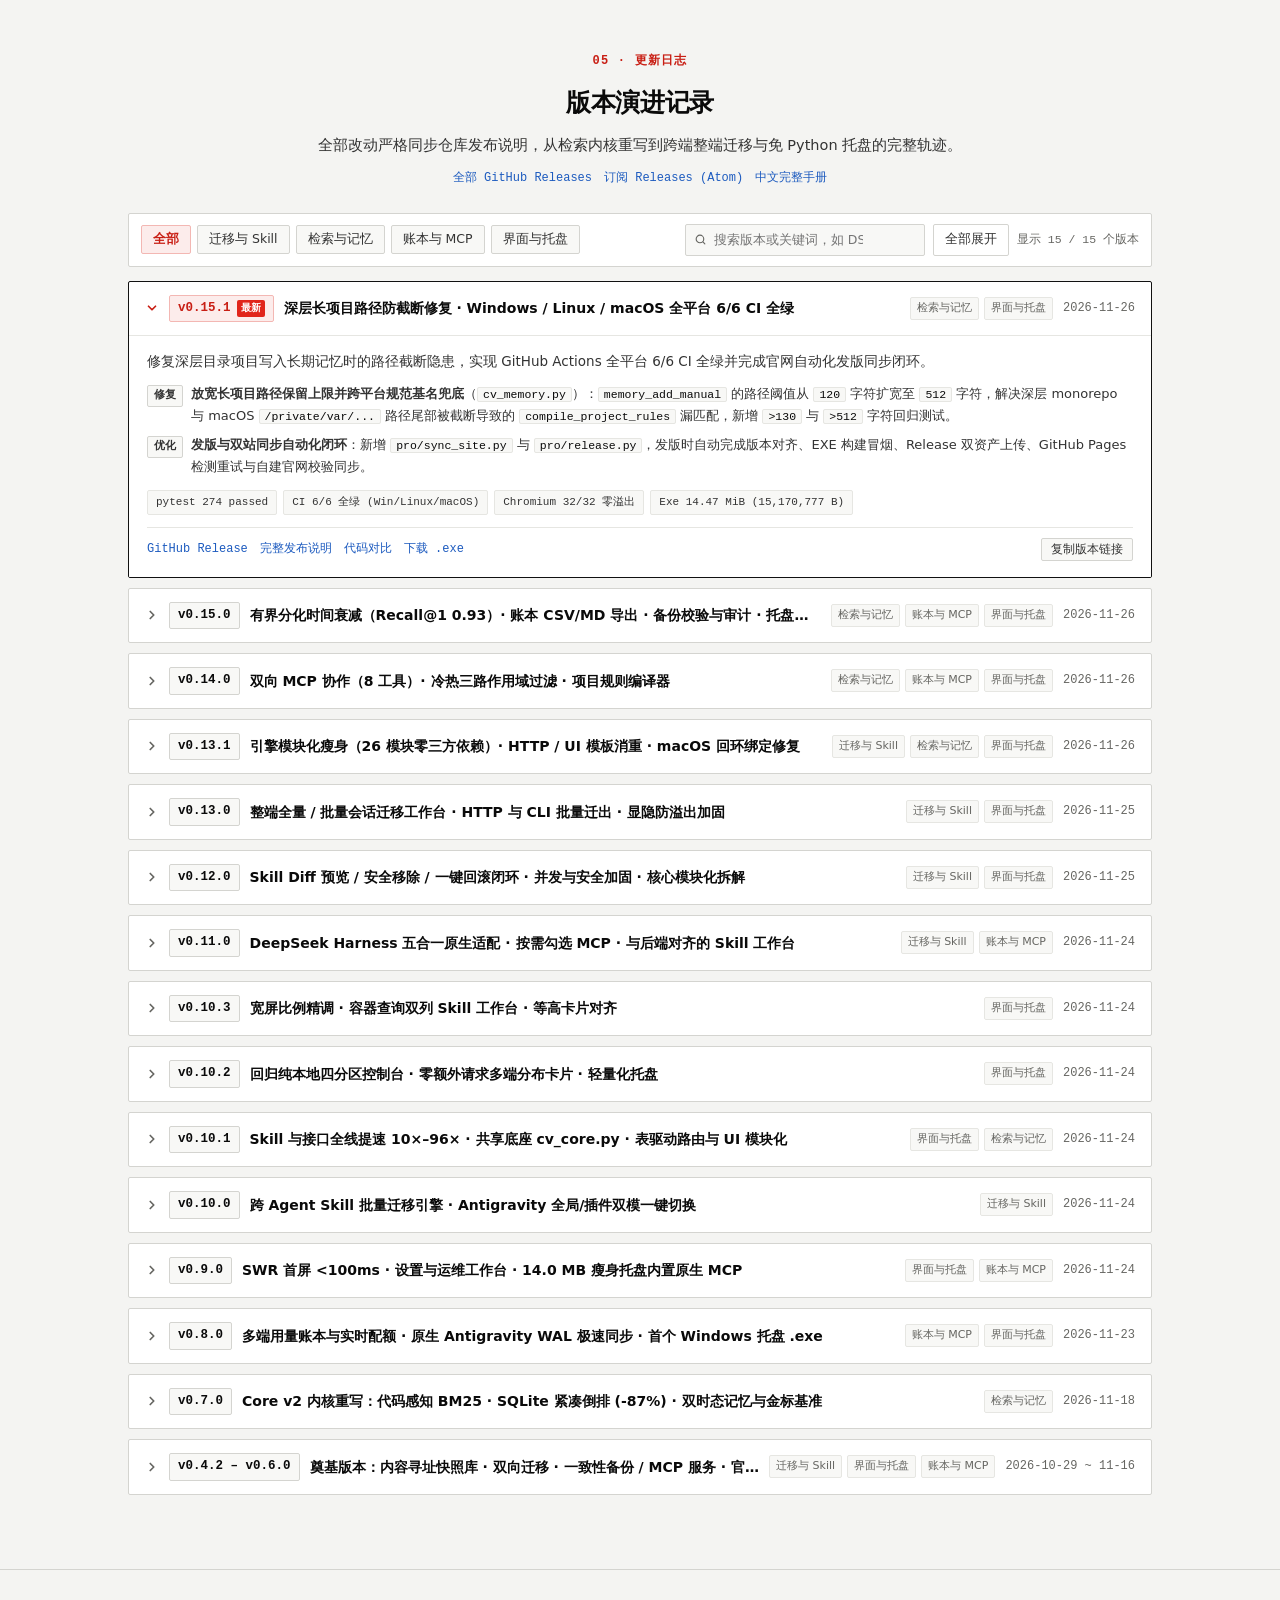
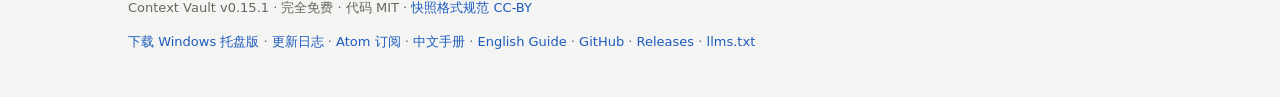
==== commit 1667513f: "ui: Swiss grid critique remediation, Vault Core refinement, Retina assets & WCAG AA" ====
--- a/docs/site/index.html
+++ b/docs/site/index.html
@@ -52,7 +52,7 @@
   ]
 }
 </script>
-<link rel="icon" href="data:image/svg+xml,%3Csvg xmlns='http://www.w3.org/2000/svg' viewBox='0 0 24 24'%3E%3Crect x='1.5' y='1.5' width='21' height='21' rx='4.2' fill='%2316181c' stroke='%23424852' stroke-width='.8'/%3E%3Cpath d='M7.3 5h10.2a1.2 1.2 0 0 1 1.2 1.2v2.1H9.4a.8.8 0 0 0-.8.8v5.8a.8.8 0 0 0 .8.8h9.3v2.1a1.2 1.2 0 0 1-1.2 1.2H7.3a2 2 0 0 1-2-2V7a2 2 0 0 1 2-2Z' fill='%23ffffff'/%3E%3Crect x='11.3' y='10' width='7.4' height='4' rx='.8' fill='%23e1251b'/%3E%3C/svg%3E">
+<link rel="icon" href="data:image/svg+xml,%3Csvg xmlns='http://www.w3.org/2000/svg' viewBox='0 0 24 24'%3E%3Crect x='1.5' y='1.5' width='21' height='21' rx='3' fill='%2316181c'/%3E%3Cpath d='M7 4.8H18a1 1 0 0 1 1 1V7.9H9.3a.8.8 0 0 0-.8.8v6.6a.8.8 0 0 0 .8.8H19v2.1a1 1 0 0 1-1 1H7a2 2 0 0 1-2-2V6.8a2 2 0 0 1 2-2Z' fill='%23ffffff'/%3E%3Crect x='10.8' y='10.2' width='8.2' height='3.6' rx='.7' fill='%23e1251b'/%3E%3C/svg%3E">
 <style>
 /* ============ Design Tokens — 与 tools/ui/console.css 同源 (Swiss International Style) ============ */
 :root{
@@ -66,7 +66,7 @@
   --line-strong:light-dark(#111111,#d4d6d8);
   --ink:light-dark(#0a0a0a,#ededeb);
   --ink-2:light-dark(#333333,#b8bcc2);
-  --ink-3:light-dark(#666662,#8a8f96);
+  --ink-3:light-dark(#666662,#9aa0a8);
   --acc:#e1251b;
   --acc-strong:light-dark(#c81e14,#ff645a);
   --acc-soft:light-dark(#fceceb,rgba(255,100,90,.15));
@@ -76,10 +76,14 @@
   --cta-hover:light-dark(#2c2c2c,#d6d6d2);
   --cta-ink:light-dark(#ffffff,#111111);
   --link:light-dark(#1d5bbf,#6ea8fe);
+  --ok:light-dark(#157a3f,#3fb950);
+  --ok-soft:light-dark(#eaf7ef,rgba(63,185,80,.14));
+  --ok-line:light-dark(#a8dec0,rgba(63,185,80,.36));
   --warn:light-dark(#9a5200,#f5b027);
   --warn-bg:light-dark(#fef5e7,rgba(245,176,39,.13));
   --warn-line:light-dark(#edd09a,rgba(245,176,39,.34));
   --err:light-dark(#990f0f,#ff7070);
+  --cv-rim:light-dark(transparent,#424852);
   --sans:"Helvetica Neue","Inter","Segoe UI Variable Text","Segoe UI","Microsoft YaHei UI",system-ui,sans-serif;
   --mono:"JetBrains Mono","Cascadia Code",Consolas,"SF Mono",ui-monospace,monospace;
   --rad-s:2px;--rad-m:2px;--rad-l:4px;
@@ -97,10 +101,11 @@
 ::selection{background:var(--acc-soft)}
 a{color:inherit;text-decoration:none}
 svg{flex:none;display:block}
-:focus-visible{outline:2px solid var(--acc-strong);outline-offset:2px;border-radius:4px}
+.cv-mark .cv-rim{stroke:var(--cv-rim)}
+:focus-visible{outline:2px solid var(--link);outline-offset:2px;border-radius:var(--rad-s)}
 .wrap{max-width:1080px;margin:0 auto;padding:0 clamp(16px,4vw,28px)}
 @keyframes rise{from{opacity:0;transform:translateY(10px)}}
-@keyframes pulse{0%{box-shadow:0 0 0 0 rgba(225,37,27,.35)}70%{box-shadow:0 0 0 6px rgba(225,37,27,0)}100%{box-shadow:0 0 0 0 rgba(225,37,27,0)}}
+@keyframes pulse{0%{box-shadow:0 0 0 0 rgba(21,122,63,.35)}70%{box-shadow:0 0 0 6px rgba(21,122,63,0)}100%{box-shadow:0 0 0 0 rgba(21,122,63,0)}}
 
 /* ============ 顶栏 ============ */
 .top{position:sticky;top:0;z-index:60;
@@ -111,7 +116,7 @@
 .brand{display:flex;align-items:center;gap:9px;font-weight:650;font-size:16px;letter-spacing:.01em;white-space:nowrap}
 .brand .logo-mark{color:var(--acc-strong)}
 .brand-tag{font-family:var(--mono);font-size:11px;font-weight:600;color:var(--ink-3);
-  background:var(--bg-subtle);border:1px solid var(--line);border-radius:4px;padding:1px 5px}
+  background:var(--bg-subtle);border:1px solid var(--line);border-radius:var(--rad-s);padding:1px 5px}
 .top nav{display:flex;gap:2px;margin-left:6px}
 .top nav a{color:var(--ink-2);font-size:13.5px;padding:6px 10px;border-radius:var(--rad-s);white-space:nowrap}
 .top nav a:hover{background:var(--bg-subtle);color:var(--ink)}
@@ -119,7 +124,7 @@
 .theme-sw{display:grid;grid-template-columns:repeat(3,1fr);gap:2px;background:var(--bg-subtle);
   border:1px solid var(--line);border-radius:var(--rad-s);padding:2px}
 .theme-sw button{background:none;border:none;color:var(--ink-3);font-size:11.5px;padding:3px 9px;
-  border-radius:4px;cursor:pointer;font-family:inherit;white-space:nowrap}
+  border-radius:var(--rad-s);cursor:pointer;font-family:inherit;white-space:nowrap}
 .theme-sw button:hover{color:var(--ink)}
 .theme-sw button[aria-pressed="true"]{background:var(--bg-surface);color:var(--ink);font-weight:600;box-shadow:var(--shadow-1)}
 .gh{display:inline-flex;align-items:center;gap:6px;height:30px;padding:0 11px;
@@ -139,7 +144,7 @@
 .hero>*{position:relative}
 .badge{display:inline-flex;align-items:center;gap:8px;border:1px solid var(--line);background:var(--bg-surface);
   border-radius:999px;padding:4px 13px;font-family:var(--mono);font-size:12px;color:var(--ink-2);box-shadow:var(--shadow-1)}
-.badge .dot{width:7px;height:7px;border-radius:50%;background:var(--acc)}
+.badge .dot{width:7px;height:7px;flex:none;border-radius:50%;background:var(--ok)}
 @media(prefers-reduced-motion:no-preference){.badge .dot{animation:pulse 2.4s ease-out infinite}}
 .hero h1{font-size:clamp(30px,5.2vw,46px);line-height:1.24;letter-spacing:-.025em;font-weight:700;
   max-width:760px;margin:24px auto 0}
@@ -174,13 +179,13 @@
 .cards{display:grid;grid-template-columns:repeat(3,minmax(0,1fr));gap:14px}
 .card{background:var(--bg-surface);border:1px solid var(--line);border-radius:var(--rad-m);
   box-shadow:var(--shadow-1);padding:18px 18px 20px;min-width:0}
-.card .ic{width:34px;height:34px;border-radius:var(--rad-s);background:var(--acc-soft);
-  border:1px solid var(--acc-line);color:var(--acc-strong);
+.card .ic{width:34px;height:34px;border-radius:var(--rad-s);background:var(--bg-subtle);
+  border:1px solid var(--line);color:var(--ink);
   display:flex;align-items:center;justify-content:center;margin-bottom:12px}
 .card h3{font-size:14.5px;font-weight:650;margin-bottom:6px}
 .card p{color:var(--ink-2);font-size:13px;line-height:1.68}
 .card p code{font-family:var(--mono);font-size:11.5px;color:var(--ink-2);background:var(--bg-subtle);
-  border:1px solid var(--line-soft);border-radius:5px;padding:0 5px;overflow-wrap:anywhere}
+  border:1px solid var(--line-soft);border-radius:var(--rad-s);padding:0 5px;overflow-wrap:anywhere}
 @media(prefers-reduced-motion:no-preference){
   .card{transition:border-color .15s ease,transform .15s ease}
   .card:hover{border-color:var(--line-strong);transform:translateY(-2px)}
@@ -195,7 +200,7 @@
 .mock-url{display:inline-flex;align-items:center;gap:7px;font-family:var(--mono);font-size:11.5px;color:var(--ink-2);
   background:var(--bg-surface);border:1px solid var(--line);border-radius:999px;padding:3px 11px;
   min-width:0;overflow:hidden;white-space:nowrap}
-.mock-url svg{width:12px;height:12px;color:var(--acc-strong)}
+.mock-url svg{width:12px;height:12px;color:var(--ink-2)}
 .mock-bar .brand-tag{margin-left:auto}
 .mock-shell{display:grid;grid-template-columns:170px minmax(0,1fr)}
 .mock-side{border-right:1px solid var(--line);display:flex;flex-direction:column;gap:2px;padding:10px 8px;min-width:0}
@@ -204,9 +209,7 @@
 .ms-nav{display:flex;flex-direction:column;gap:2px}
 .ms-nav span{position:relative;display:flex;align-items:center;gap:8px;font-size:12.5px;color:var(--ink-2);
   padding:6px 9px;border-radius:var(--rad-s);white-space:nowrap;overflow:hidden}
-.ms-nav span.on{background:var(--acc-soft);color:var(--acc-strong);font-weight:600}
-.ms-nav span.on::before{content:"";position:absolute;left:0;top:6px;bottom:6px;width:3px;
-  border-radius:0 3px 3px 0;background:var(--acc)}
+.ms-nav span.on{background:var(--bg-inset);color:var(--ink);font-weight:650;box-shadow:inset 0 0 0 1px var(--line)}
 .ms-foot{margin-top:auto;padding:9px 9px 2px;font-size:11px;color:var(--ink-3);border-top:1px solid var(--line-soft)}
 .mock-main{min-width:0;display:flex;flex-direction:column}
 .mm-top{display:flex;align-items:center;gap:10px;padding:8px 14px;border-bottom:1px solid var(--line-soft)}
@@ -217,7 +220,7 @@
 .mm-search svg{width:12px;height:12px}
 .mm-status{margin-left:auto;display:inline-flex;align-items:center;gap:7px;font-size:11.5px;color:var(--ink-2);
   border:1px solid var(--line);border-radius:999px;padding:3px 10px;background:var(--bg-subtle);white-space:nowrap}
-.mm-status .dot{width:7px;height:7px;border-radius:50%;background:var(--acc)}
+.mm-status .dot{width:7px;height:7px;flex:none;border-radius:50%;background:var(--ok)}
 .mock .kpi-band{display:grid;grid-template-columns:repeat(4,minmax(0,1fr));border-bottom:1px solid var(--line-soft)}
 .mock .kpi{padding:12px 16px;border-right:1px solid var(--line-soft);min-width:0}
 .mock .kpi:last-child{border-right:none}
@@ -233,7 +236,7 @@
 .mm-row:last-child{border-bottom:none}
 .mm-row .t{color:var(--ink);overflow:hidden;text-overflow:ellipsis;white-space:nowrap;min-width:0}
 .mm-row .t i{font-style:normal;font-family:var(--mono);font-size:11px;color:var(--ink-3);margin-left:7px}
-.chip{display:inline-flex;align-items:center;font-size:11px;padding:1px 7px;border-radius:5px;justify-self:start;
+.chip{display:inline-flex;align-items:center;font-size:11px;padding:1px 7px;border-radius:var(--rad-s);justify-self:start;
   background:var(--bg-subtle);color:var(--ink-2);border:1px solid var(--line);white-space:nowrap}
 .mm-row .num{font-family:var(--mono);font-size:12px;color:var(--ink-2);text-align:right;font-variant-numeric:tabular-nums}
 .mm-row .tm{font-family:var(--mono);font-size:11.5px;color:var(--ink-3);text-align:right;white-space:nowrap}
@@ -267,10 +270,13 @@
 .dl-sub:hover{text-decoration:underline;text-underline-offset:3px}
 .term{position:relative;background:#0f1419;border:1px solid #242e3a;border-radius:var(--rad-m);
   box-shadow:var(--shadow-1);overflow:hidden}
-.term pre{margin:0;padding:14px 16px;font:12.5px/1.95 var(--mono);color:#dfe5ea;overflow-x:auto;white-space:pre}
+.term-hd{display:flex;align-items:center;justify-content:space-between;gap:8px;padding:6px 12px;
+  border-bottom:1px solid #242e3a;background:#151b23}
+.term-title{font-family:var(--mono);font-size:11px;color:#93a0b0}
+.term pre{margin:0;padding:12px 16px;font:12.5px/1.95 var(--mono);color:#dfe5ea;overflow-x:auto;white-space:pre}
 .term .pr{color:#6ee7b7;font-weight:700}
 .term .cm{color:#93a0b0}
-.copy{position:absolute;top:8px;right:8px;height:26px;padding:0 10px;display:inline-flex;align-items:center;
+.copy{height:24px;padding:0 10px;display:inline-flex;align-items:center;flex:none;
   font-size:11.5px;font-family:var(--mono);color:#9fb0c0;background:rgba(223,229,234,.06);
   border:1px solid rgba(223,229,234,.16);border-radius:var(--rad-s);cursor:pointer}
 .copy:hover{color:#dfe5ea;border-color:rgba(223,229,234,.34)}
@@ -280,12 +286,12 @@
 .privacy-row{display:flex;gap:8px;flex-wrap:wrap;justify-content:center;margin-top:22px}
 .pv{display:inline-flex;align-items:center;gap:6px;font-size:12px;color:var(--ink-2);
   border:1px solid var(--line);background:var(--bg-surface);border-radius:999px;padding:4px 12px}
-.pv svg{width:13px;height:13px;color:var(--acc-strong)}
+.pv svg{width:13px;height:13px;color:var(--ink-2)}
 
 /* ============ 页脚 ============ */
 footer{border-top:1px solid var(--line);margin-top:36px;padding:26px 0 46px}
 .foot-in{display:flex;justify-content:space-between;gap:10px 24px;flex-wrap:wrap;color:var(--ink-3);font-size:13px;line-height:1.9}
-footer a{color:var(--acc-strong)}
+footer a{color:var(--link)}
 footer a:hover{text-decoration:underline;text-underline-offset:3px}
 
 /* ============ 响应式 ============ */
@@ -388,7 +394,7 @@
 .cl-body{padding:14px 18px 16px;border-top:1px solid var(--line-soft);background:var(--bg-surface)}
 .cl-lead{font-size:13.5px;color:var(--ink-2);line-height:1.72;margin-bottom:10px}
 .cl-lead code,.cl-pts code{font-family:var(--mono);font-size:11.5px;color:var(--ink);background:var(--bg-subtle);
-  border:1px solid var(--line-soft);border-radius:3px;padding:0 5px;overflow-wrap:anywhere}
+  border:1px solid var(--line-soft);border-radius:var(--rad-s);padding:0 5px;overflow-wrap:anywhere}
 .cl-pts{list-style:none;display:flex;flex-direction:column;gap:7px;font-size:13px;color:var(--ink-2);line-height:1.68}
 .cl-pts li{display:flex;align-items:baseline;gap:8px;min-width:0}
 .cl-pts li > span:last-child{min-width:0;flex:1}
@@ -406,7 +412,7 @@
 .cl-copy-link{margin-left:auto;border:1px solid var(--line);background:var(--bg-subtle);color:var(--ink-2);
   font-family:var(--mono);font-size:11.5px;padding:3px 9px;border-radius:var(--rad-s);cursor:pointer}
 .cl-copy-link:hover{border-color:var(--line-strong);color:var(--ink)}
-.cl-copy-link.ok{border-color:var(--acc-line);background:var(--acc-soft);color:var(--acc-strong)}
+.cl-copy-link.ok{border-color:var(--ok-line);background:var(--ok-soft);color:var(--ok)}
 .cl-empty{background:var(--bg-surface);border:1px dashed var(--line);border-radius:var(--rad-m);
   padding:28px 16px;text-align:center;color:var(--ink-3);font-size:13.5px}
 .cl-empty p{margin-bottom:10px}
@@ -433,10 +439,10 @@
 <header class="top">
   <div class="wrap top-in">
     <a class="brand" href="#top" aria-label="Context Vault 首页">
-      <svg class="logo-mark" width="24" height="24" viewBox="0 0 24 24" fill="none" aria-hidden="true">
-        <rect x="1.5" y="1.5" width="21" height="21" rx="4.2" fill="#16181c" stroke="#424852" stroke-width="0.8"/>
-        <path d="M7.3 5h10.2a1.2 1.2 0 0 1 1.2 1.2v2.1H9.4a.8.8 0 0 0-.8.8v5.8a.8.8 0 0 0 .8.8h9.3v2.1a1.2 1.2 0 0 1-1.2 1.2H7.3a2 2 0 0 1-2-2V7a2 2 0 0 1 2-2Z" fill="#ffffff"/>
-        <rect x="11.3" y="10" width="7.4" height="4" rx="0.8" fill="#e1251b"/>
+      <svg class="logo-mark cv-mark" width="24" height="24" viewBox="0 0 24 24" fill="none" aria-hidden="true">
+        <rect class="cv-rim" x="1.5" y="1.5" width="21" height="21" rx="3" fill="#16181c" stroke-width="0.8"/>
+        <path d="M7 4.8H18a1 1 0 0 1 1 1V7.9H9.3a.8.8 0 0 0-.8.8v6.6a.8.8 0 0 0 .8.8H19v2.1a1 1 0 0 1-1 1H7a2 2 0 0 1-2-2V6.8a2 2 0 0 1 2-2Z" fill="#ffffff"/>
+        <rect x="10.8" y="10.2" width="8.2" height="3.6" rx="0.7" fill="#e1251b"/>
       </svg>
       Context Vault
     </a>
@@ -493,7 +499,7 @@
     <div class="wrap">
       <div class="sec-head">
         <span class="kicker">01 · 核心能力</span>
-        <h2>七个能力，一个位置</h2>
+        <h2>六项核心能力，一处闭环</h2>
         <p class="sub">市面上的迁移工具是一次性搬运工；Context Vault 是资产库——存储、谱系、账本、审计。</p>
       </div>
       <div class="cards">
@@ -519,18 +525,13 @@
         </article>
         <article class="card">
           <div class="ic"><svg width="18" height="18" viewBox="0 0 24 24" fill="none" stroke="currentColor" stroke-width="1.6" stroke-linecap="round" stroke-linejoin="round" aria-hidden="true"><path d="M7 3.5h10A1.5 1.5 0 0 1 18.5 5v15.5L12 17l-6.5 3.5V5A1.5 1.5 0 0 1 7 3.5Z"/></svg></div>
-          <h3>双时态记忆与规则编译</h3>
-          <p>决策、偏好、踩坑、架构红线自动提取，每条带 <code>快照#块</code> 与真实时间出处；旧方案推翻自动 <code>superseded</code>（入侵率 <strong>0.0</strong>）。<code>cv memory compile-rules</code> 可按预算编译为受哨兵保护的 <code>AGENTS.md</code> / <code>CLAUDE.md</code> / <code>.cursorrules</code>。</p>
-        </article>
-        <article class="card">
-          <div class="ic"><svg width="18" height="18" viewBox="0 0 24 24" fill="none" stroke="currentColor" stroke-width="1.6" stroke-linecap="round" stroke-linejoin="round" aria-hidden="true"><path d="M9 2.5v5m6-5v5M6.5 7.5h11v3.5a5.5 5.5 0 0 1-11 0V7.5ZM12 16.5V21"/></svg></div>
-          <h3>双向 MCP 与 AML 记忆后端</h3>
-          <p><code>vault_remember</code>、<code>vault_memorize</code>、<code>vault_handoff</code> 等 8 个 MCP 工具支持 <code>project</code>/<code>agent</code>/<code>since</code> 作用域过滤与 <code>budget_tokens</code> 裁剪；按需接入多端、精确识别残留与 <code>.bak-cv</code> 备份安全移除；另内置 AML 多租户适配。</p>
+          <h3>双时态记忆、规则编译与双向 MCP</h3>
+          <p>决策与红线自动提取并带 <code>快照#块</code> 出处，旧结论推翻自动 <code>superseded</code>（入侵率 <strong>0.0</strong>）；<code>compile-rules</code> 编译受保护的 <code>AGENTS.md</code> / <code>CLAUDE.md</code>；原生 8 工具 MCP（<code>vault_remember</code> / <code>memorize</code> / <code>handoff</code>）与 AML 多租户适配。</p>
         </article>
         <article class="card">
           <div class="ic"><svg width="18" height="18" viewBox="0 0 24 24" fill="none" stroke="currentColor" stroke-width="1.6" stroke-linecap="round" stroke-linejoin="round" aria-hidden="true"><rect x="3" y="4.5" width="18" height="15" rx="2"/><path d="M3 9h18M6.5 6.8h.01M9.3 6.8h.01"/></svg></div>
-          <h3>本地控制台与语义增强</h3>
-          <p><code>cv serve --open</code> 并发 SWR 首屏 &lt;100ms 秒开：<code>Ctrl+K</code> 命令面板、空库 3 步引导、记忆置顶、Markdown 简报一键复制、<strong>设置与运维工作台</strong>（MCP 按需接入与移除 / Ollama 语义重排 / 备份裁剪）。</p>
+          <h3>本地控制台与运维工作台</h3>
+          <p><code>cv serve --open</code> 并发 SWR 首屏 &lt;100ms 秒开：<code>Ctrl+K</code> 命令面板、记忆置顶、Markdown 简报一键复制、<strong>设置与运维工作台</strong>（MCP 按需接入与 <code>.bak-cv</code> 安全移除 / Ollama 语义重排 / 全量 zip 备份与 SHA-256 托盘自更新）。</p>
         </article>
       </div>
     </div>
@@ -556,7 +557,7 @@
           <div class="mock-shell">
             <div class="mock-side">
               <div class="ms-brand">
-                <svg class="logo-mark" width="18" height="18" viewBox="0 0 24 24" fill="none" aria-hidden="true"><rect x="1.5" y="1.5" width="21" height="21" rx="4.2" fill="#16181c" stroke="#424852" stroke-width="0.8"/><path d="M7.3 5h10.2a1.2 1.2 0 0 1 1.2 1.2v2.1H9.4a.8.8 0 0 0-.8.8v5.8a.8.8 0 0 0 .8.8h9.3v2.1a1.2 1.2 0 0 1-1.2 1.2H7.3a2 2 0 0 1-2-2V7a2 2 0 0 1 2-2Z" fill="#ffffff"/><rect x="11.3" y="10" width="7.4" height="4" rx="0.8" fill="#e1251b"/></svg>
+                <svg class="logo-mark cv-mark" width="18" height="18" viewBox="0 0 24 24" fill="none" aria-hidden="true"><rect class="cv-rim" x="1.5" y="1.5" width="21" height="21" rx="3" fill="#16181c" stroke-width="0.8"/><path d="M7 4.8H18a1 1 0 0 1 1 1V7.9H9.3a.8.8 0 0 0-.8.8v6.6a.8.8 0 0 0 .8.8H19v2.1a1 1 0 0 1-1 1H7a2 2 0 0 1-2-2V6.8a2 2 0 0 1 2-2Z" fill="#ffffff"/><rect x="10.8" y="10.2" width="8.2" height="3.6" rx="0.7" fill="#e1251b"/></svg>
                 Context Vault
               </div>
               <div class="ms-nav">
@@ -610,7 +611,7 @@
         <div class="stat"><span class="v">162</span><span class="k">金标评测题 · 五维度 + 抗噪 / 流式消融</span></div>
         <div class="stat"><span class="v">0</span><span class="k">第三方依赖 · 纯 Python 标准库</span></div>
       </div>
-      <p class="note">在 <strong>DeepSeek Harness Desktop</strong>（V4 <code>.jsonl.zstd</code> 迁移渲染 / Cordis MCP 工具调用 / `/tdd` Skill 识别）、<strong>Claude Code <code>2.1.181</code></strong> 与 <strong>Codex <code>0.153.4</code></strong> 完成真机实测；桥接读 / 写各覆盖 18 种 harness 格式。<strong>CodingVault-Bench</strong>：162 题五维度金标消融随仓库开源，<code>python benchmarks/run_bench.py</code> 一键复现，详见 <a href="https://github.com/nghqqa/context-vault/blob/main/docs/BENCHMARK.md">docs/BENCHMARK.md</a>。</p>
+      <p class="note">在 <strong>DeepSeek Harness Desktop</strong>（V4 <code>.jsonl.zstd</code> 迁移渲染 / Cordis MCP 工具调用 / <code>/tdd</code> Skill 识别）、<strong>Claude Code <code>2.1.181</code></strong> 与 <strong>Codex <code>0.153.4</code></strong> 完成真机实测；桥接读 / 写各覆盖 18 种 harness 格式。<strong>CodingVault-Bench</strong>：162 题五维度金标消融随仓库开源，<code>python benchmarks/run_bench.py</code> 一键复现，详见 <a href="https://github.com/nghqqa/context-vault/blob/main/docs/BENCHMARK.md">docs/BENCHMARK.md</a>。</p>
     </div>
   </section>
 
@@ -637,13 +638,17 @@
       </div>
       <p class="term-label" style="margin-top:0">命令行安装（Windows / Linux / macOS，纯 Python 3.9+ 标准库零依赖）</p>
       <div class="term">
-        <button class="copy" id="copy-clone" type="button">复制全部</button>
+        <div class="term-hd">
+          <span class="term-title">shell · install &amp; launch</span>
+          <button class="copy" id="copy-clone" type="button">复制全部</button>
+        </div>
 <pre><span class="pr">$</span> git clone https://github.com/nghqqa/context-vault &amp;&amp; cd context-vault &amp;&amp; pip install -e .
 <span class="pr">$</span> cv setup --mcp     <span class="cm"># 一步到位：建库 → 同步全端会话 → 账本 → 提取记忆 → 接入 MCP</span>
 <span class="pr">$</span> cv serve --open    <span class="cm"># 启动本地热索引服务并自动打开 Web 控制台 (127.0.0.1:8791)</span></pre>
       </div>
       <p class="term-label">试一次跨工具迁移（默认 dry-run，不加 <code style="font-family:var(--mono)">--apply</code> 绝不碰真实会话目录）</p>
       <div class="term">
+        <div class="term-hd"><span class="term-title">shell · dry-run &amp; migrate</span></div>
 <pre><span class="pr">$</span> cv migrate ~/.claude/transcripts/ses_xxx.jsonl --target codex  <span class="cm"># 产物先落 vault/outbox/</span>
 <span class="pr">$</span> cv import --agent claude --target codex                        <span class="cm"># 整端全量批量盘点与预演（去重/容错）</span>
 <span class="pr">$</span> cv import cv_xxxx --target dsh --apply                         <span class="cm"># --apply 写入 DSH V4 压缩会话并登记工作区</span></pre>
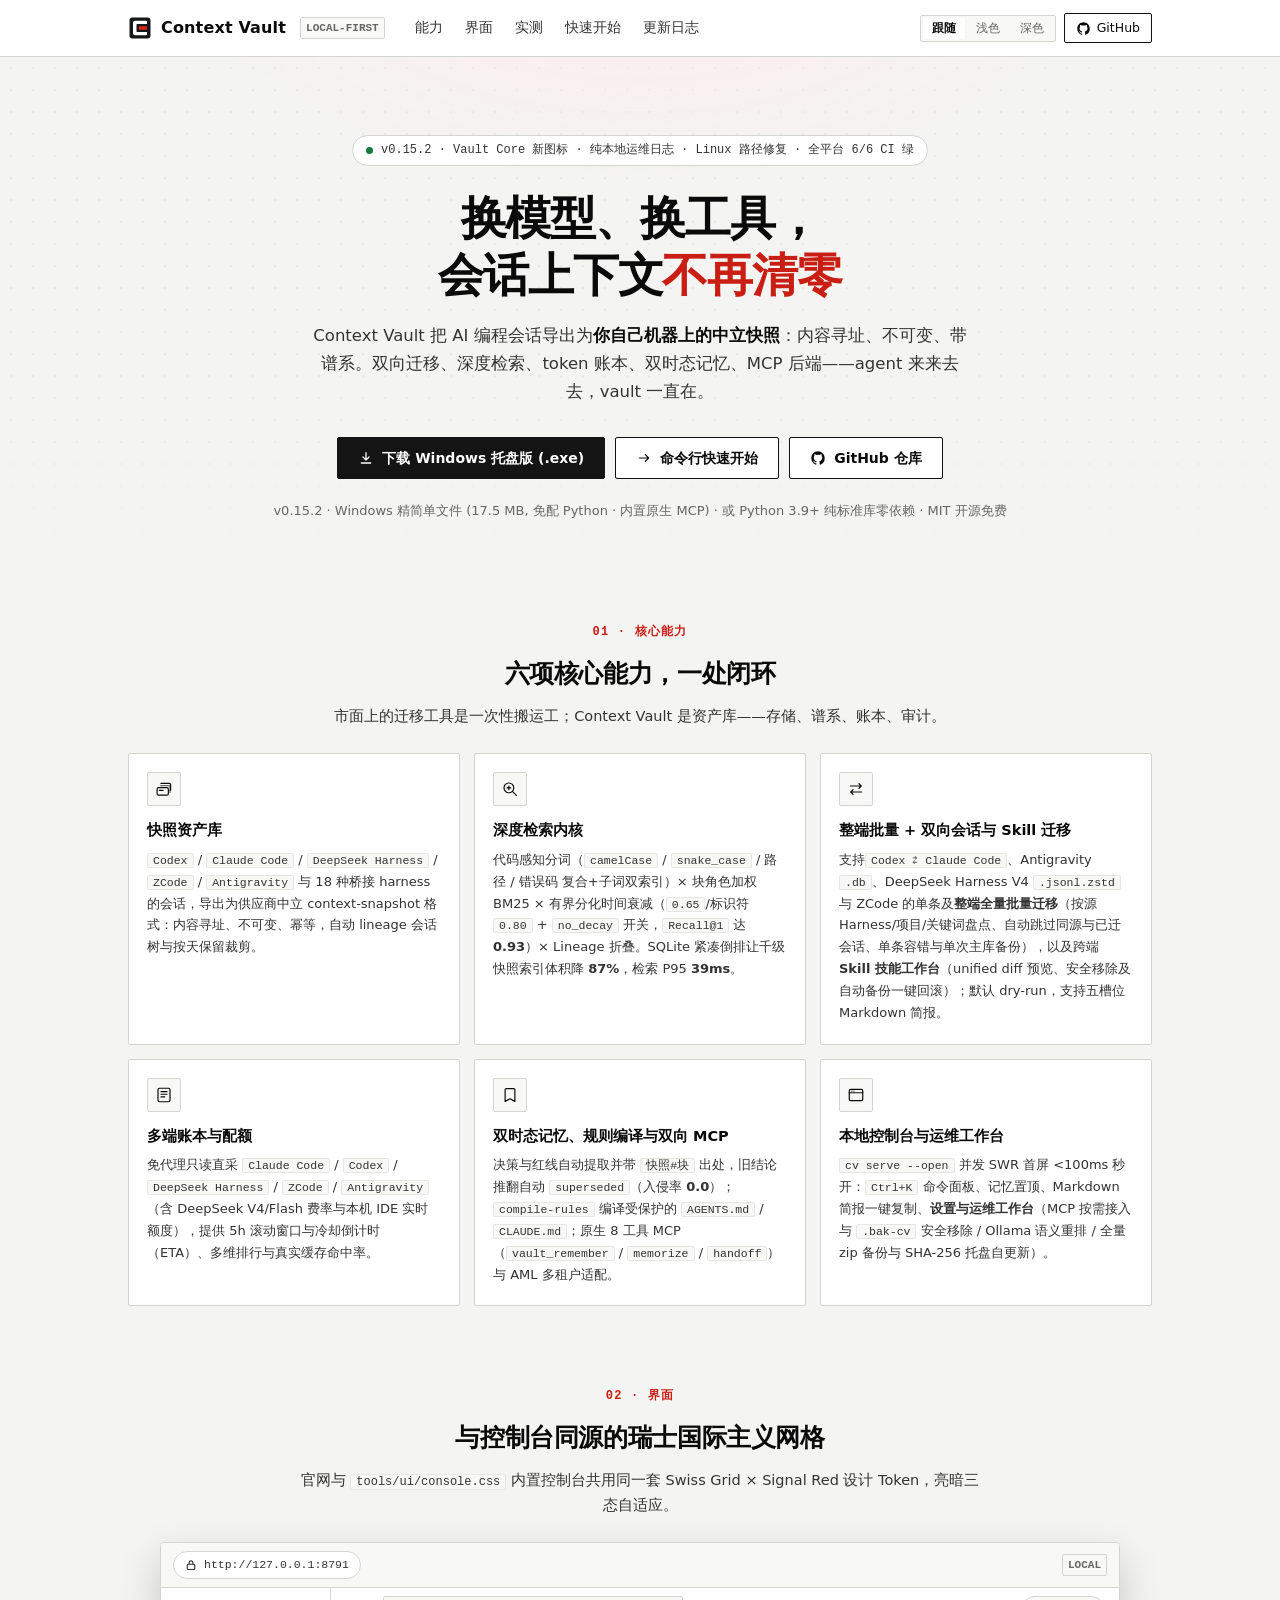
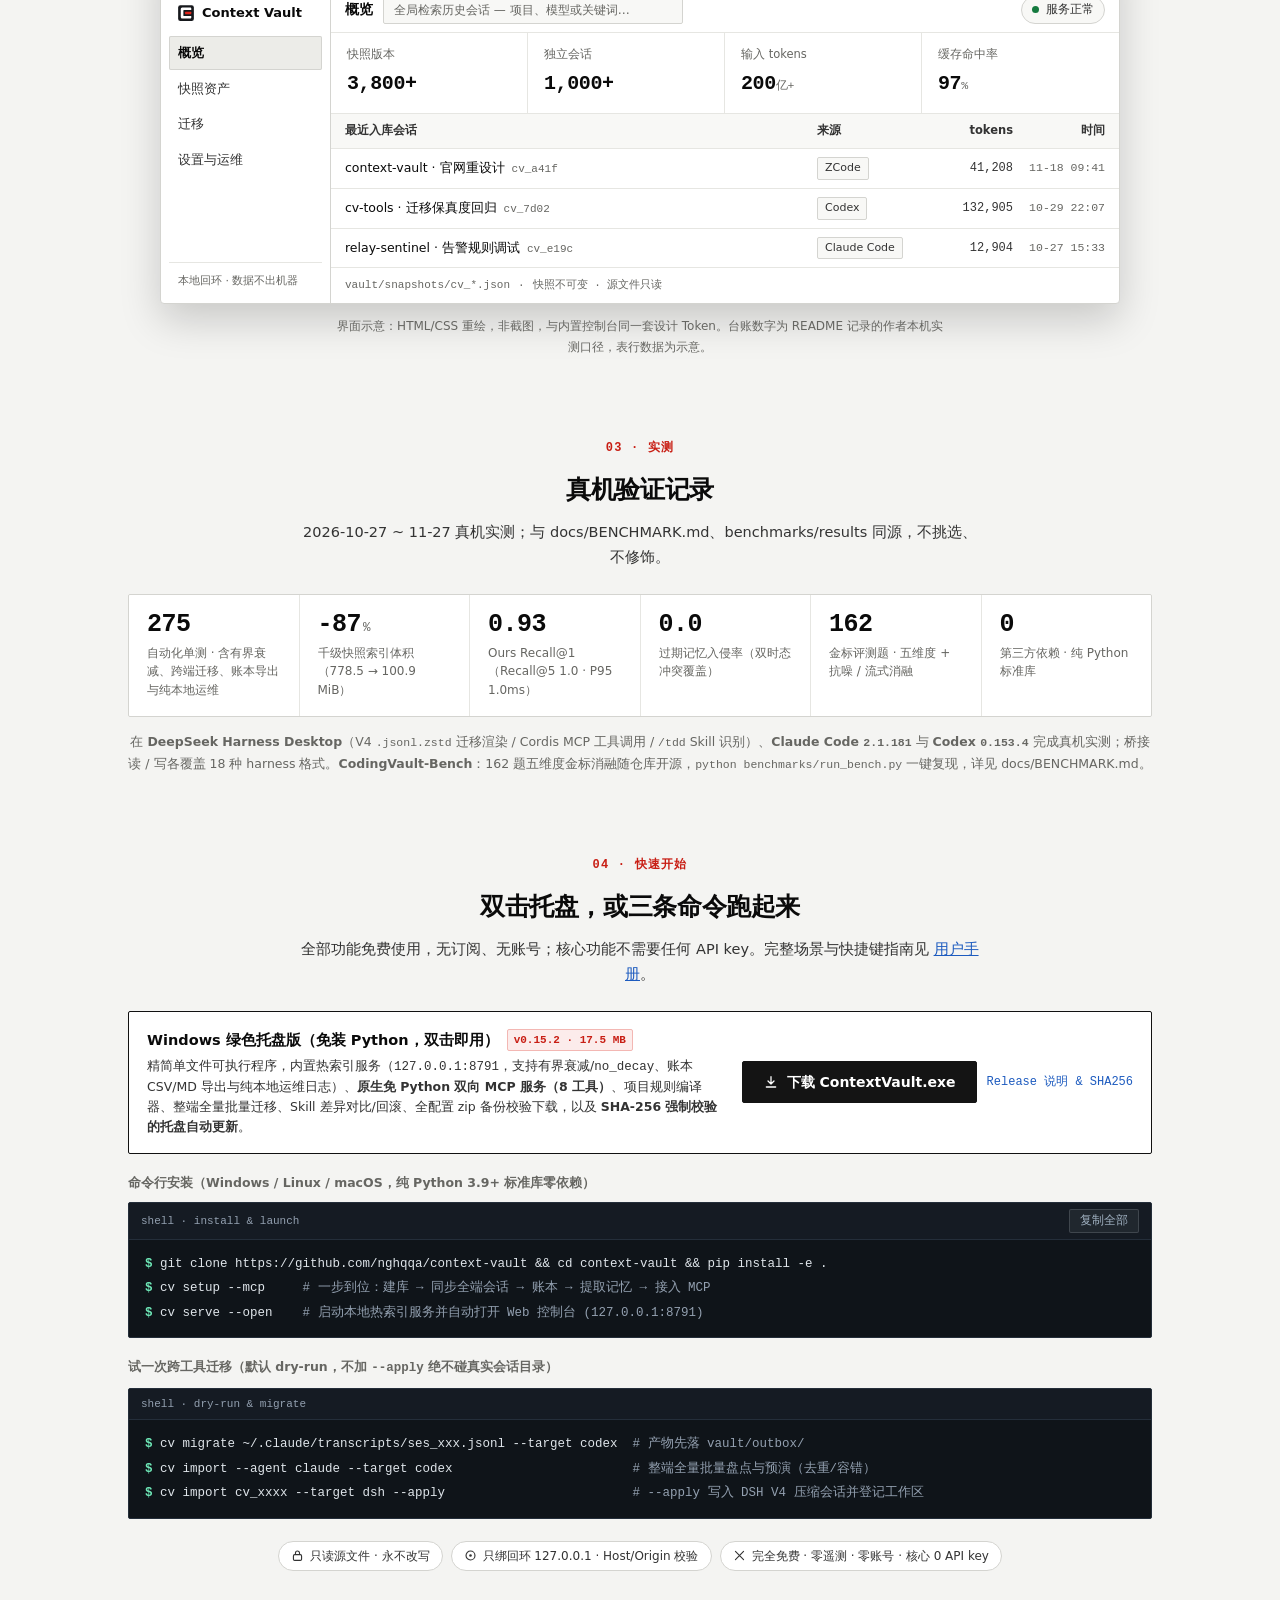
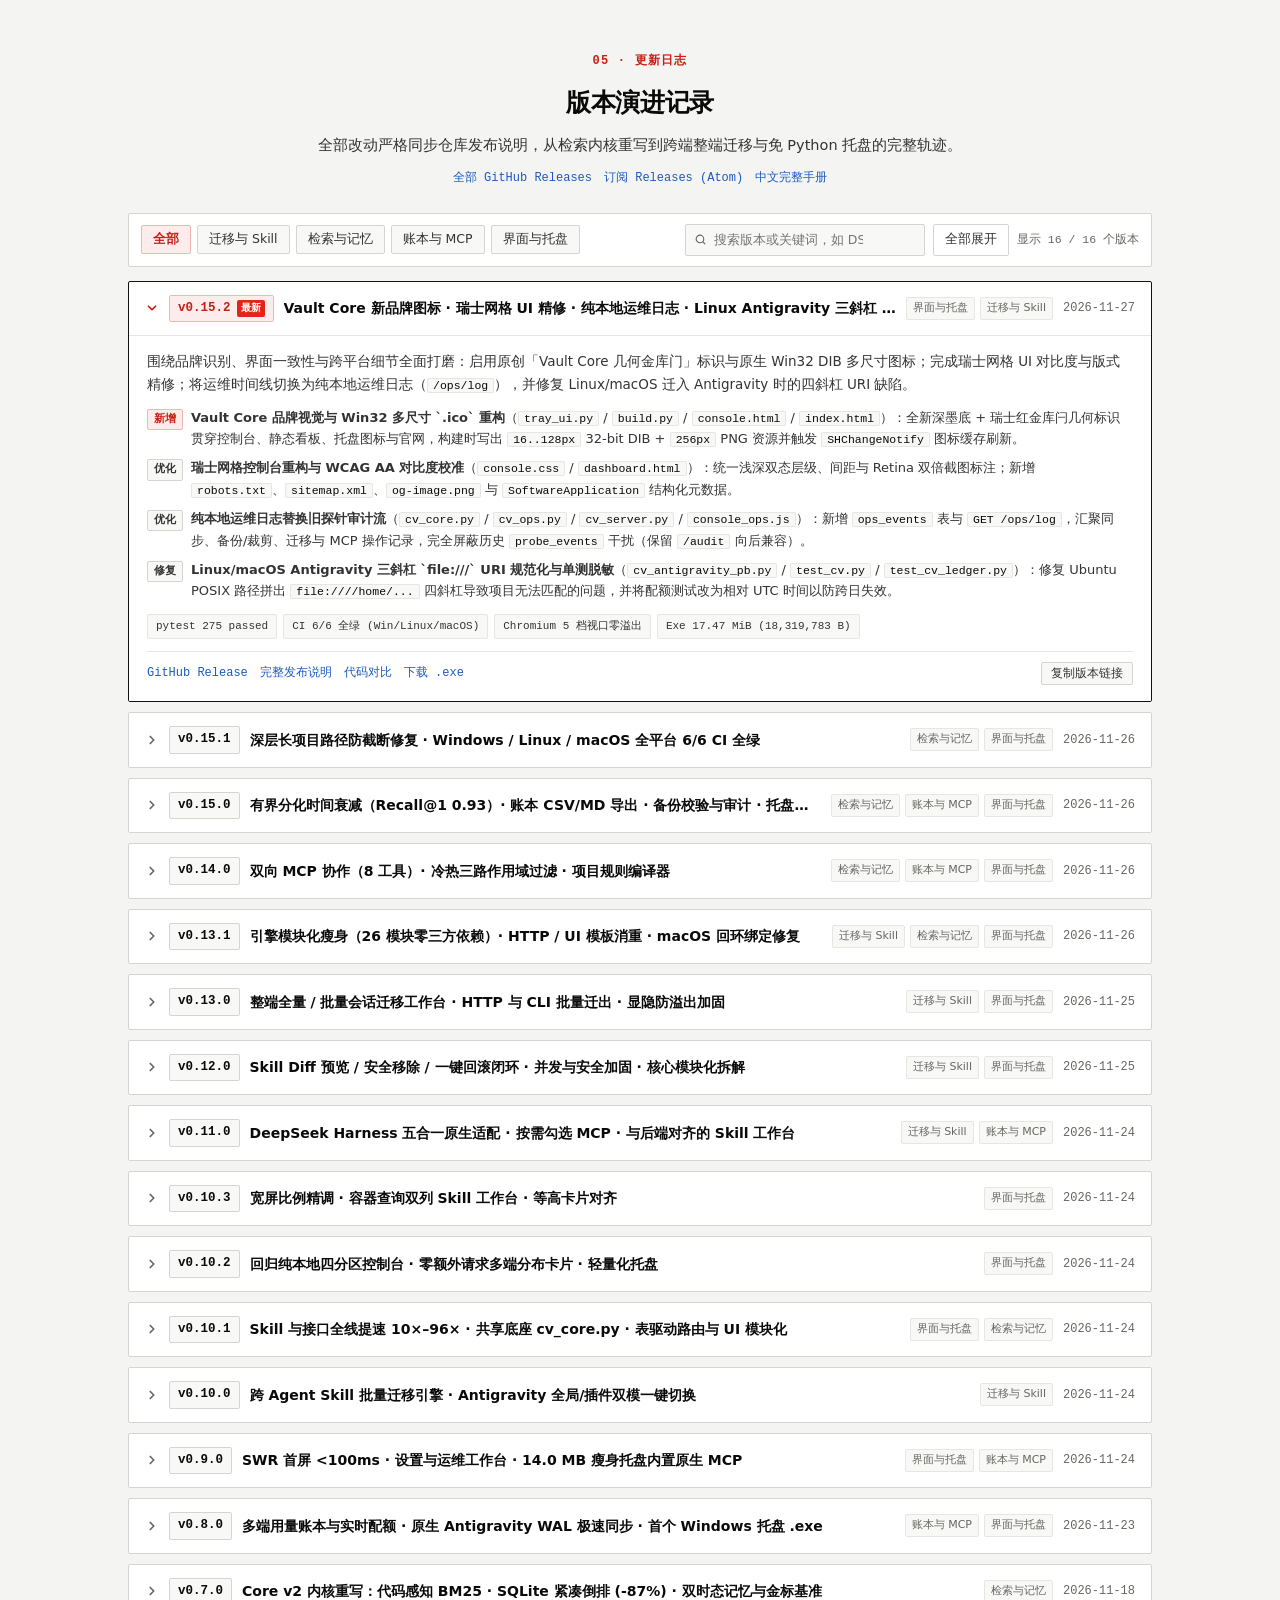
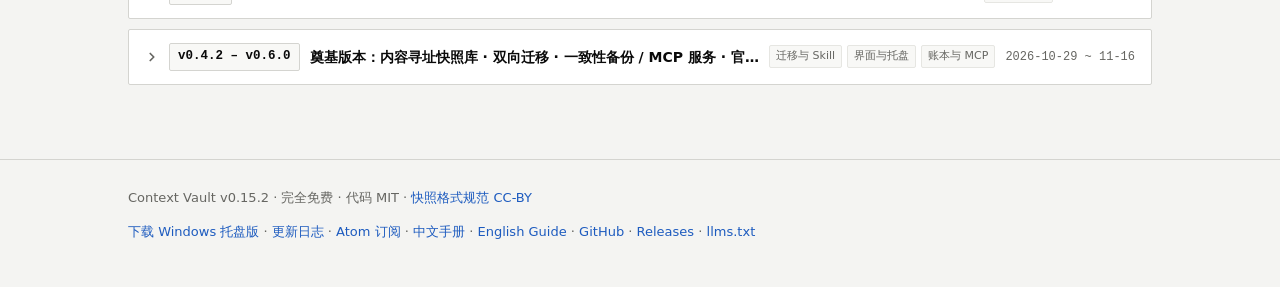
==== commit ee8fb1b5: "release: v0.15.2 — Vault Core icon, Swiss UI polish, local ops log & POSIX Antigravity URI fix" ====
--- a/docs/site/index.html
+++ b/docs/site/index.html
@@ -37,12 +37,12 @@
   "description": "把 Codex / Claude Code / DeepSeek Harness / ZCode / Antigravity 等会话与 Skill 导出为供应商中立快照：双向迁移、深度检索、token 账本、双时态记忆、按需 MCP 后端。纯标准库零依赖，数据不出机器。",
   "applicationCategory": "DeveloperApplication",
   "operatingSystem": "Windows, Linux, macOS",
-  "softwareVersion": "0.15.1",
+  "softwareVersion": "0.15.2",
   "programmingLanguage": "Python",
   "runtimePlatform": "Python 3.9+ (pure stdlib) + SQLite",
   "license": "https://opensource.org/licenses/MIT",
   "codeRepository": "https://github.com/nghqqa/context-vault",
-  "downloadUrl": "https://github.com/nghqqa/context-vault/releases/download/v0.15.1/ContextVault.exe",
+  "downloadUrl": "https://github.com/nghqqa/context-vault/releases/download/v0.15.2/ContextVault.exe",
   "featureList": [
     "本地优先的内容寻址不可变 AI 会话与 Skill 快照资产库",
     "Codex / Claude Code / DeepSeek Harness / ZCode / Antigravity 等多端双向迁移",
@@ -473,11 +473,11 @@
   <!-- ============ Hero ============ -->
   <section class="hero" aria-label="简介">
     <div class="wrap">
-      <a class="badge" href="#changelog"><span class="dot" aria-hidden="true"></span>v0.15.1 · 长路径记忆修复 · 全平台 6/6 CI 绿 · Recall@1 0.93 · 托盘自更新</a>
+      <a class="badge" href="#changelog"><span class="dot" aria-hidden="true"></span>v0.15.2 · Vault Core 新图标 · 纯本地运维日志 · Linux 路径修复 · 全平台 6/6 CI 绿</a>
       <h1>换模型、换工具，<br>会话上下文<em>不再清零</em></h1>
       <p class="lede">Context Vault 把 AI 编程会话导出为<b>你自己机器上的中立快照</b>：内容寻址、不可变、带谱系。双向迁移、深度检索、token 账本、双时态记忆、MCP 后端——agent 来来去去，vault 一直在。</p>
       <div class="cta">
-        <a class="btn primary" href="https://github.com/nghqqa/context-vault/releases/download/v0.15.1/ContextVault.exe">
+        <a class="btn primary" href="https://github.com/nghqqa/context-vault/releases/download/v0.15.2/ContextVault.exe">
           <svg viewBox="0 0 24 24" fill="none" stroke="currentColor" stroke-width="1.9" stroke-linecap="round" stroke-linejoin="round" aria-hidden="true"><path d="M12 4v11m0 0-4.5-4.5M12 15l4.5-4.5M5 19.5h14"/></svg>
           下载 Windows 托盘版 (.exe)
         </a>
@@ -490,7 +490,7 @@
           GitHub 仓库
         </a>
       </div>
-      <p class="meta">v0.15.1 · Windows 精简单文件 (14.5 MB, 免配 Python · 内置原生 MCP) · 或 Python 3.9+ 纯标准库零依赖 · MIT 开源免费</p>
+      <p class="meta">v0.15.2 · Windows 精简单文件 (17.5 MB, 免配 Python · 内置原生 MCP) · 或 Python 3.9+ 纯标准库零依赖 · MIT 开源免费</p>
     </div>
   </section>
 
@@ -601,10 +601,10 @@
       <div class="sec-head">
         <span class="kicker">03 · 实测</span>
         <h2>真机验证记录</h2>
-        <p class="sub">2026-10-27 ~ 11-26 真机实测；与 docs/BENCHMARK.md、benchmarks/results 同源，不挑选、不修饰。</p>
+        <p class="sub">2026-10-27 ~ 11-27 真机实测；与 docs/BENCHMARK.md、benchmarks/results 同源，不挑选、不修饰。</p>
       </div>
       <div class="stats">
-        <div class="stat"><span class="v">274</span><span class="k">自动化单测 · 含有界衰减、长路径匹配、账本导出与自更新</span></div>
+        <div class="stat"><span class="v">275</span><span class="k">自动化单测 · 含有界衰减、跨端迁移、账本导出与纯本地运维</span></div>
         <div class="stat"><span class="v">-87<small>%</small></span><span class="k">千级快照索引体积（778.5 → 100.9 MiB）</span></div>
         <div class="stat"><span class="v">0.93</span><span class="k">Ours Recall@1（Recall@5 1.0 · P95 1.0ms）</span></div>
         <div class="stat"><span class="v">0.0</span><span class="k">过期记忆入侵率（双时态冲突覆盖）</span></div>
@@ -625,15 +625,15 @@
       </div>
       <div class="dl-card">
         <div class="dl-info">
-          <div class="dl-head">Windows 绿色托盘版（免装 Python，双击即用）<span class="dl-tag">v0.15.1 · 14.5 MB</span></div>
-          <p class="dl-desc">精简单文件可执行程序，内置热索引服务（<code>127.0.0.1:8791</code>，支持有界衰减/<code>no_decay</code>、账本 CSV/MD 导出与审计时间线）、<strong>原生免 Python 双向 MCP 服务（8 工具）</strong>、项目规则编译器、整端全量批量迁移、Skill 差异对比/回滚、全配置 zip 备份校验下载，以及 <strong>SHA-256 强制校验的托盘自动更新</strong>。</p>
+          <div class="dl-head">Windows 绿色托盘版（免装 Python，双击即用）<span class="dl-tag">v0.15.2 · 17.5 MB</span></div>
+          <p class="dl-desc">精简单文件可执行程序，内置热索引服务（<code>127.0.0.1:8791</code>，支持有界衰减/<code>no_decay</code>、账本 CSV/MD 导出与纯本地运维日志）、<strong>原生免 Python 双向 MCP 服务（8 工具）</strong>、项目规则编译器、整端全量批量迁移、Skill 差异对比/回滚、全配置 zip 备份校验下载，以及 <strong>SHA-256 强制校验的托盘自动更新</strong>。</p>
         </div>
         <div class="dl-acts">
-          <a class="btn primary" href="https://github.com/nghqqa/context-vault/releases/download/v0.15.1/ContextVault.exe">
+          <a class="btn primary" href="https://github.com/nghqqa/context-vault/releases/download/v0.15.2/ContextVault.exe">
             <svg viewBox="0 0 24 24" fill="none" stroke="currentColor" stroke-width="1.9" stroke-linecap="round" stroke-linejoin="round" aria-hidden="true"><path d="M12 4v11m0 0-4.5-4.5M12 15l4.5-4.5M5 19.5h14"/></svg>
             下载 ContextVault.exe
           </a>
-          <a class="dl-sub" href="https://github.com/nghqqa/context-vault/releases/tag/v0.15.1">Release 说明 &amp; SHA256</a>
+          <a class="dl-sub" href="https://github.com/nghqqa/context-vault/releases/tag/v0.15.2">Release 说明 &amp; SHA256</a>
         </div>
       </div>
       <p class="term-label" style="margin-top:0">命令行安装（Windows / Linux / macOS，纯 Python 3.9+ 标准库零依赖）</p>
@@ -692,15 +692,46 @@
           <button type="button" id="cl-toggle-all" class="cl-act" commandfor="cl-list" command="--toggle-all" aria-expanded="false">
             <span class="expand">全部展开</span><span class="collapse">全部收起</span>
           </button>
-          <span id="cl-count" class="cl-count" aria-live="polite">显示 15 / 15 个版本</span>
+          <span id="cl-count" class="cl-count" aria-live="polite">显示 16 / 16 个版本</span>
         </div>
       </div>
 
       <div id="cl-list" class="cl-list">
 
-        <details class="cl-item" id="v0.15.1" data-cats="retrieval ui" open>
-          <summary>
-            <span class="cl-ver latest">v0.15.1 <b>最新</b></span>
+        <details class="cl-item" id="v0.15.2" data-cats="ui migrate" open>
+          <summary>
+            <span class="cl-ver latest">v0.15.2 <b>最新</b></span>
+            <span class="cl-title">Vault Core 新品牌图标 · 瑞士网格 UI 精修 · 纯本地运维日志 · Linux Antigravity 三斜杠 URI 修复</span>
+            <span class="cl-tags"><span class="cl-tag">界面与托盘</span><span class="cl-tag">迁移与 Skill</span></span>
+            <time datetime="2026-11-27">2026-11-27</time>
+          </summary>
+          <div class="cl-body">
+            <p class="cl-lead">围绕品牌识别、界面一致性与跨平台细节全面打磨：启用原创「Vault Core 几何金库门」标识与原生 Win32 DIB 多尺寸图标；完成瑞士网格 UI 对比度与版式精修；将运维时间线切换为纯本地运维日志（<code>/ops/log</code>），并修复 Linux/macOS 迁入 Antigravity 时的四斜杠 URI 缺陷。</p>
+            <ul class="cl-pts">
+              <li><span class="cl-kind k-add">新增</span><span><b>Vault Core 品牌视觉与 Win32 多尺寸 `.ico` 重构</b>（<code>tray_ui.py</code> / <code>build.py</code> / <code>console.html</code> / <code>index.html</code>）：全新深墨底 + 瑞士红金库闩几何标识贯穿控制台、静态看板、托盘图标与官网，构建时写出 <code>16..128px</code> 32-bit DIB + <code>256px</code> PNG 资源并触发 <code>SHChangeNotify</code> 图标缓存刷新。</span></li>
+              <li><span class="cl-kind k-opt">优化</span><span><b>瑞士网格控制台重构与 WCAG AA 对比度校准</b>（<code>console.css</code> / <code>dashboard.html</code>）：统一浅深双态层级、间距与 Retina 双倍截图标注；新增 <code>robots.txt</code>、<code>sitemap.xml</code>、<code>og-image.png</code> 与 <code>SoftwareApplication</code> 结构化元数据。</span></li>
+              <li><span class="cl-kind k-opt">优化</span><span><b>纯本地运维日志替换旧探针审计流</b>（<code>cv_core.py</code> / <code>cv_ops.py</code> / <code>cv_server.py</code> / <code>console_ops.js</code>）：新增 <code>ops_events</code> 表与 <code>GET /ops/log</code>，汇聚同步、备份/裁剪、迁移与 MCP 操作记录，完全屏蔽历史 <code>probe_events</code> 干扰（保留 <code>/audit</code> 向后兼容）。</span></li>
+              <li><span class="cl-kind k-fix">修复</span><span><b>Linux/macOS Antigravity 三斜杠 `file:///` URI 规范化与单测脱敏</b>（<code>cv_antigravity_pb.py</code> / <code>test_cv.py</code> / <code>test_cv_ledger.py</code>）：修复 Ubuntu POSIX 路径拼出 <code>file:////home/...</code> 四斜杠导致项目无法匹配的问题，并将配额测试改为相对 UTC 时间以防跨日失效。</span></li>
+            </ul>
+            <div class="cl-metrics">
+              <span class="cl-m">pytest 275 passed</span>
+              <span class="cl-m">CI 6/6 全绿 (Win/Linux/macOS)</span>
+              <span class="cl-m">Chromium 5 档视口零溢出</span>
+              <span class="cl-m">Exe 17.47 MiB (18,319,783 B)</span>
+            </div>
+            <div class="cl-links">
+              <a href="https://github.com/nghqqa/context-vault/releases/tag/v0.15.2">GitHub Release</a>
+              <a href="https://github.com/nghqqa/context-vault/blob/main/docs/release-notes-v0.15.2.md">完整发布说明</a>
+              <a href="https://github.com/nghqqa/context-vault/compare/v0.15.1...v0.15.2">代码对比</a>
+              <a href="https://github.com/nghqqa/context-vault/releases/download/v0.15.2/ContextVault.exe">下载 .exe</a>
+              <button type="button" class="cl-copy-link" data-hash="#v0.15.2">复制版本链接</button>
+            </div>
+          </div>
+        </details>
+
+        <details class="cl-item" id="v0.15.1" data-cats="retrieval ui">
+          <summary>
+            <span class="cl-ver">v0.15.1</span>
             <span class="cl-title">深层长项目路径防截断修复 · Windows / Linux / macOS 全平台 6/6 CI 全绿</span>
             <span class="cl-tags"><span class="cl-tag">检索与记忆</span><span class="cl-tag">界面与托盘</span></span>
             <time datetime="2026-11-26">2026-11-26</time>
@@ -1144,8 +1175,8 @@
 
 <footer>
   <div class="wrap foot-in">
-    <div>Context Vault v0.15.1 · 完全免费 · 代码 MIT · <a href="https://github.com/nghqqa/context-vault/blob/main/docs/snapshot-format.md">快照格式规范 CC-BY</a></div>
-    <div><a href="https://github.com/nghqqa/context-vault/releases/download/v0.15.1/ContextVault.exe">下载 Windows 托盘版</a> · <a href="#changelog">更新日志</a> · <a href="https://github.com/nghqqa/context-vault/releases.atom">Atom 订阅</a> · <a href="https://github.com/nghqqa/context-vault/blob/main/docs/USAGE.md">中文手册</a> · <a href="https://github.com/nghqqa/context-vault/blob/main/docs/USAGE.en.md">English Guide</a> · <a href="https://github.com/nghqqa/context-vault">GitHub</a> · <a href="https://github.com/nghqqa/context-vault/releases">Releases</a> · <a href="https://raw.githubusercontent.com/nghqqa/context-vault/main/llms.txt">llms.txt</a></div>
+    <div>Context Vault v0.15.2 · 完全免费 · 代码 MIT · <a href="https://github.com/nghqqa/context-vault/blob/main/docs/snapshot-format.md">快照格式规范 CC-BY</a></div>
+    <div><a href="https://github.com/nghqqa/context-vault/releases/download/v0.15.2/ContextVault.exe">下载 Windows 托盘版</a> · <a href="#changelog">更新日志</a> · <a href="https://github.com/nghqqa/context-vault/releases.atom">Atom 订阅</a> · <a href="https://github.com/nghqqa/context-vault/blob/main/docs/USAGE.md">中文手册</a> · <a href="https://github.com/nghqqa/context-vault/blob/main/docs/USAGE.en.md">English Guide</a> · <a href="https://github.com/nghqqa/context-vault">GitHub</a> · <a href="https://github.com/nghqqa/context-vault/releases">Releases</a> · <a href="https://raw.githubusercontent.com/nghqqa/context-vault/main/llms.txt">llms.txt</a></div>
   </div>
 </footer>
 
